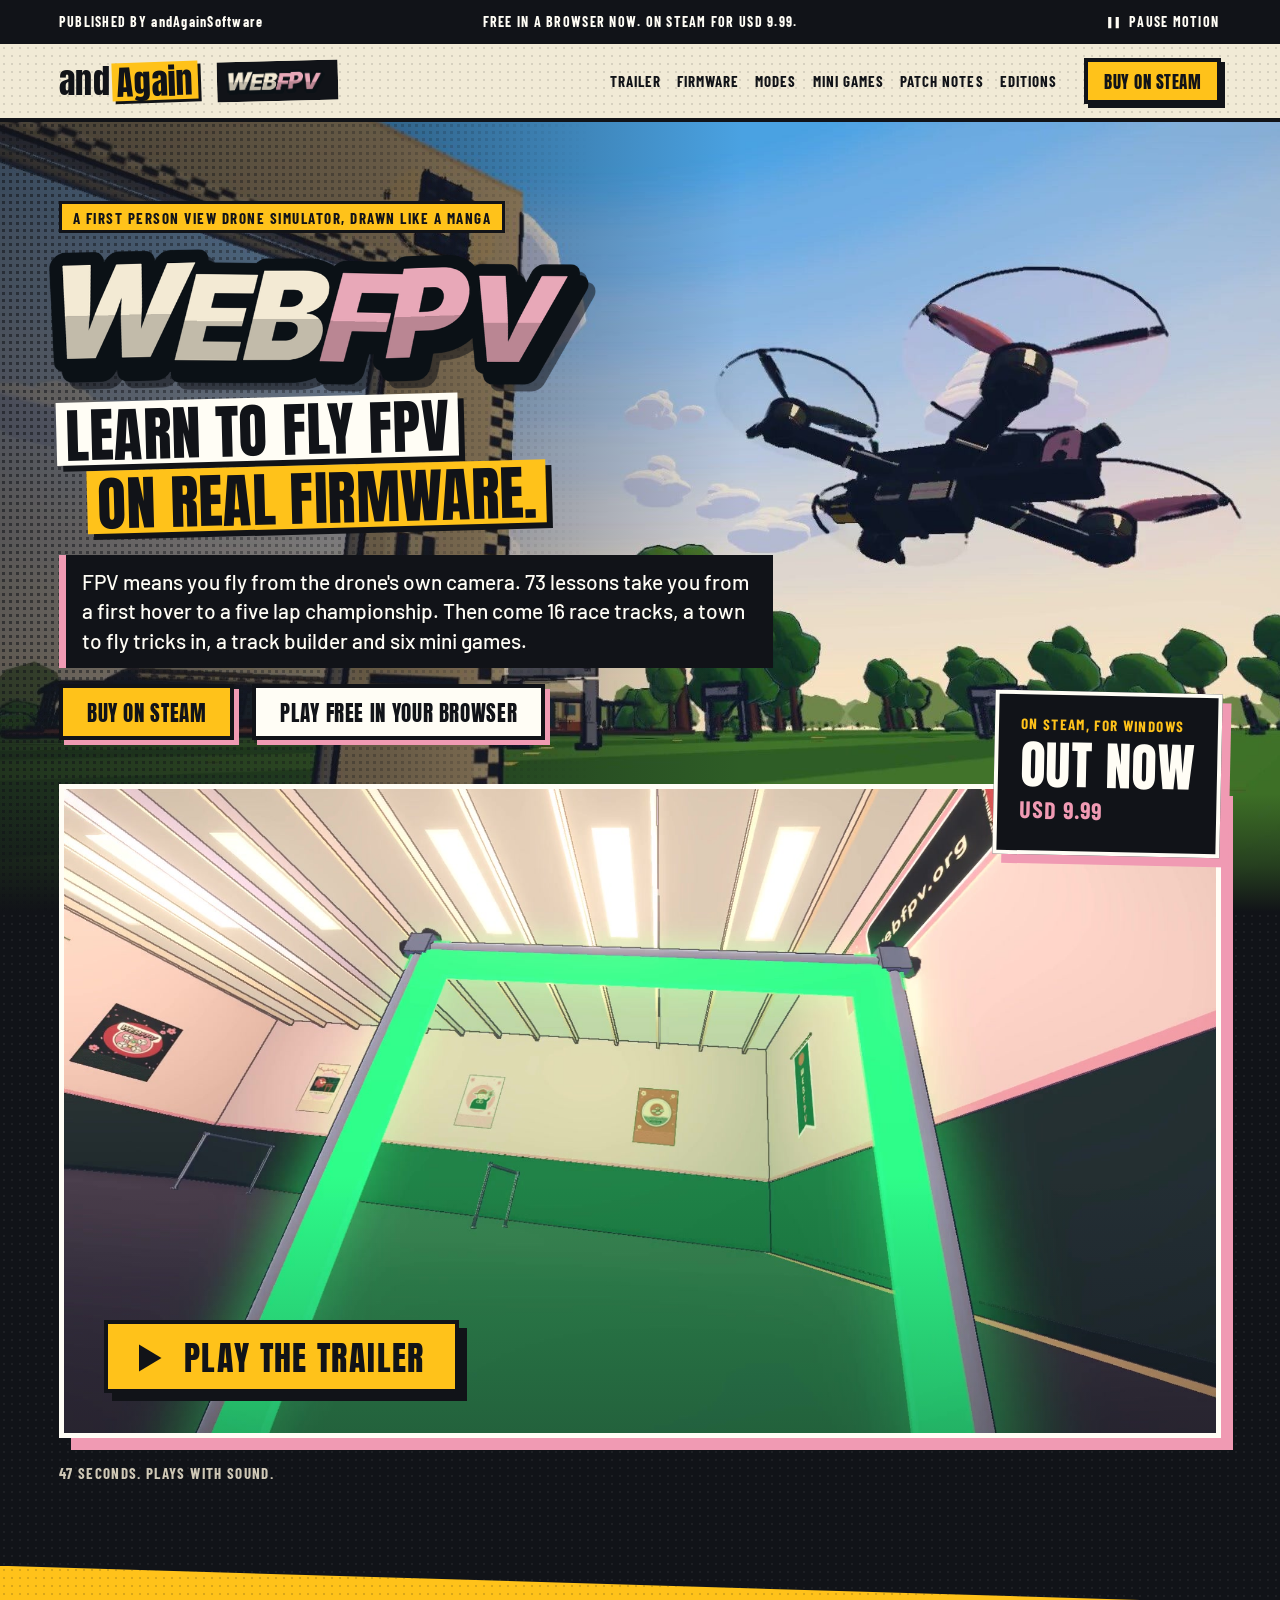
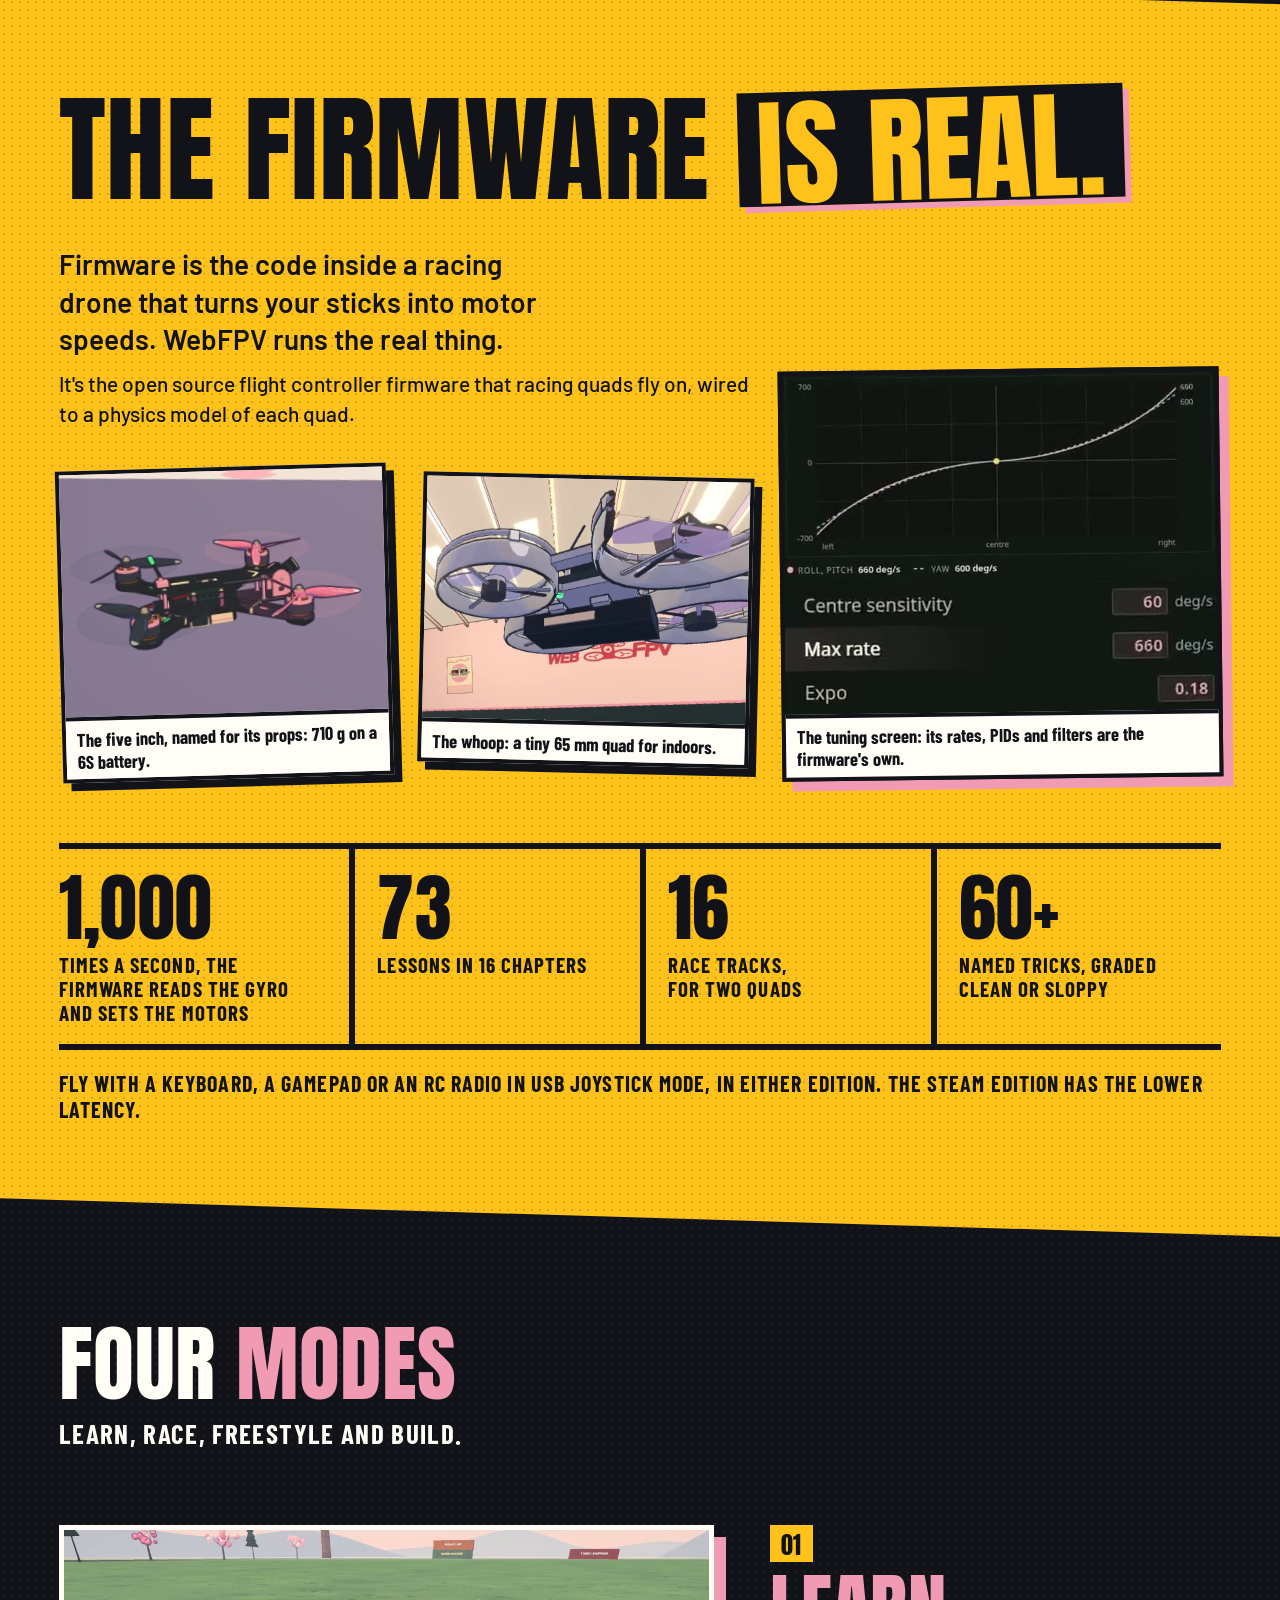
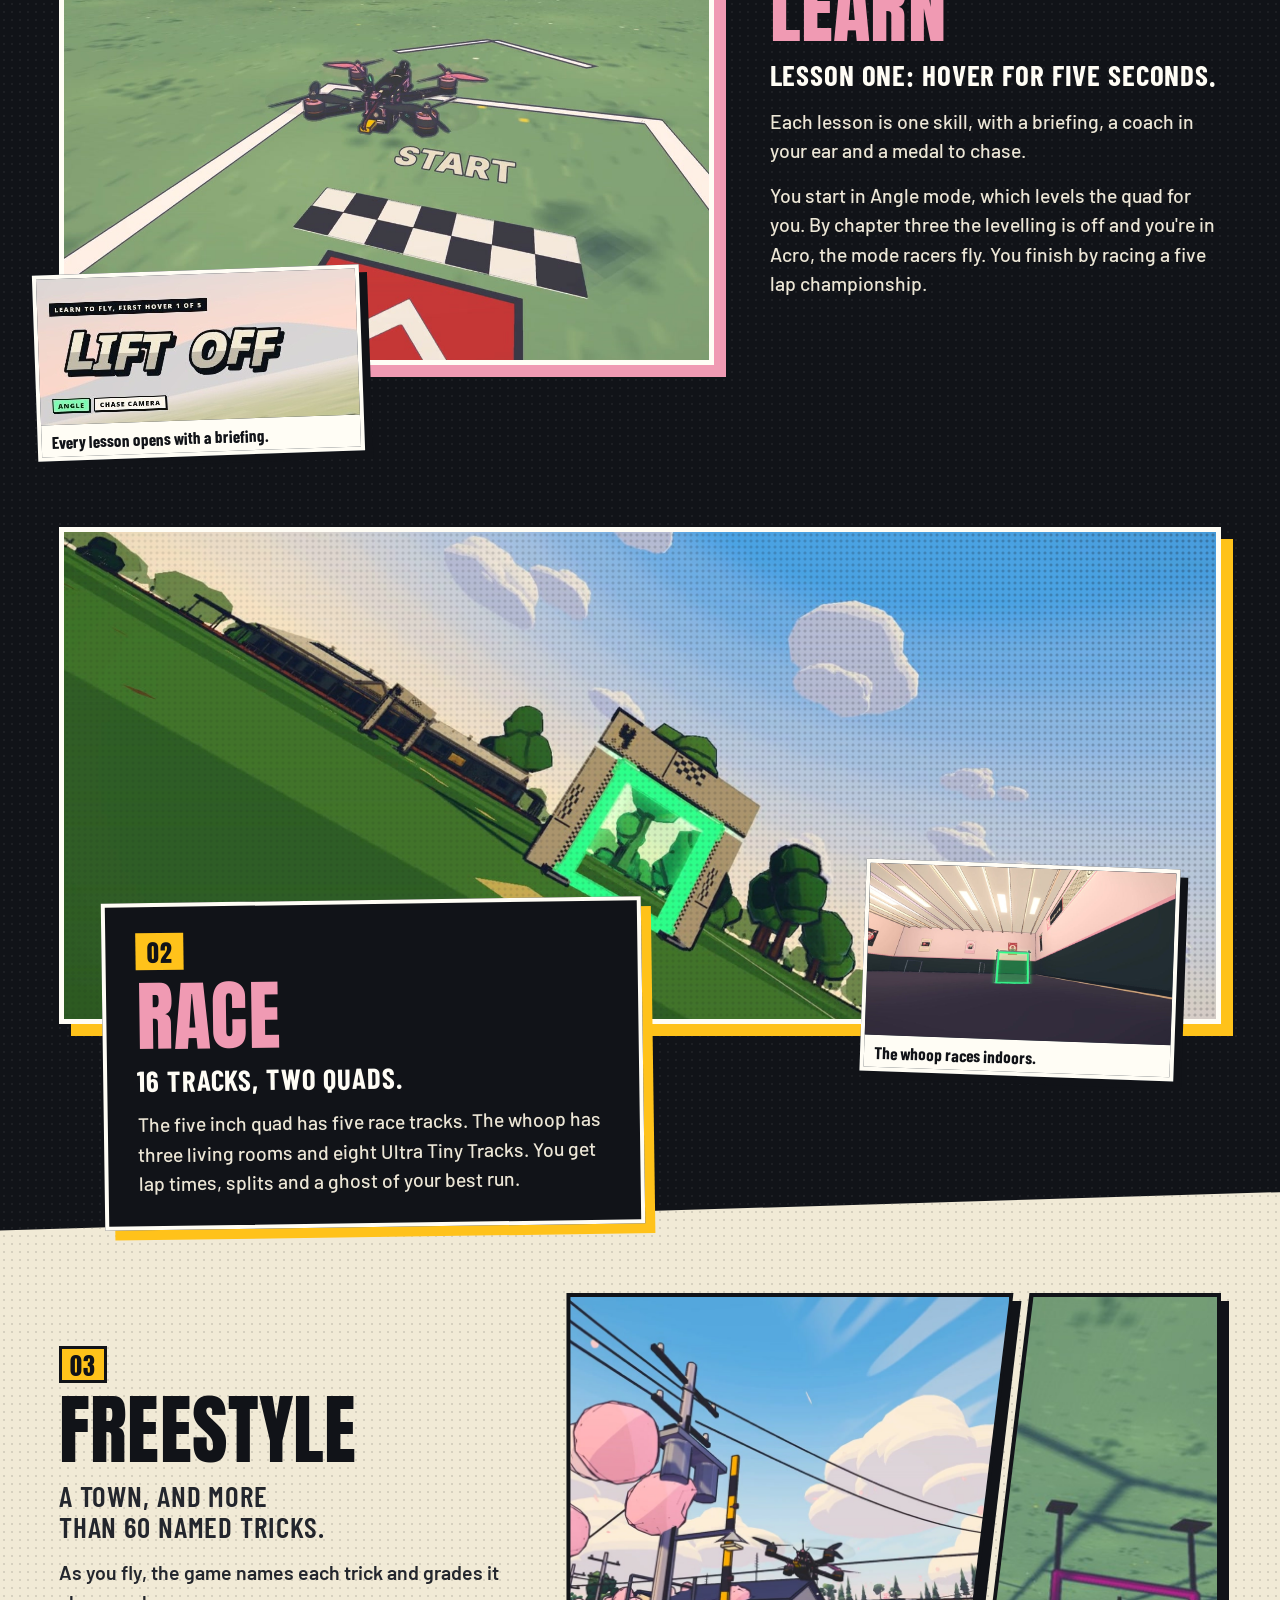
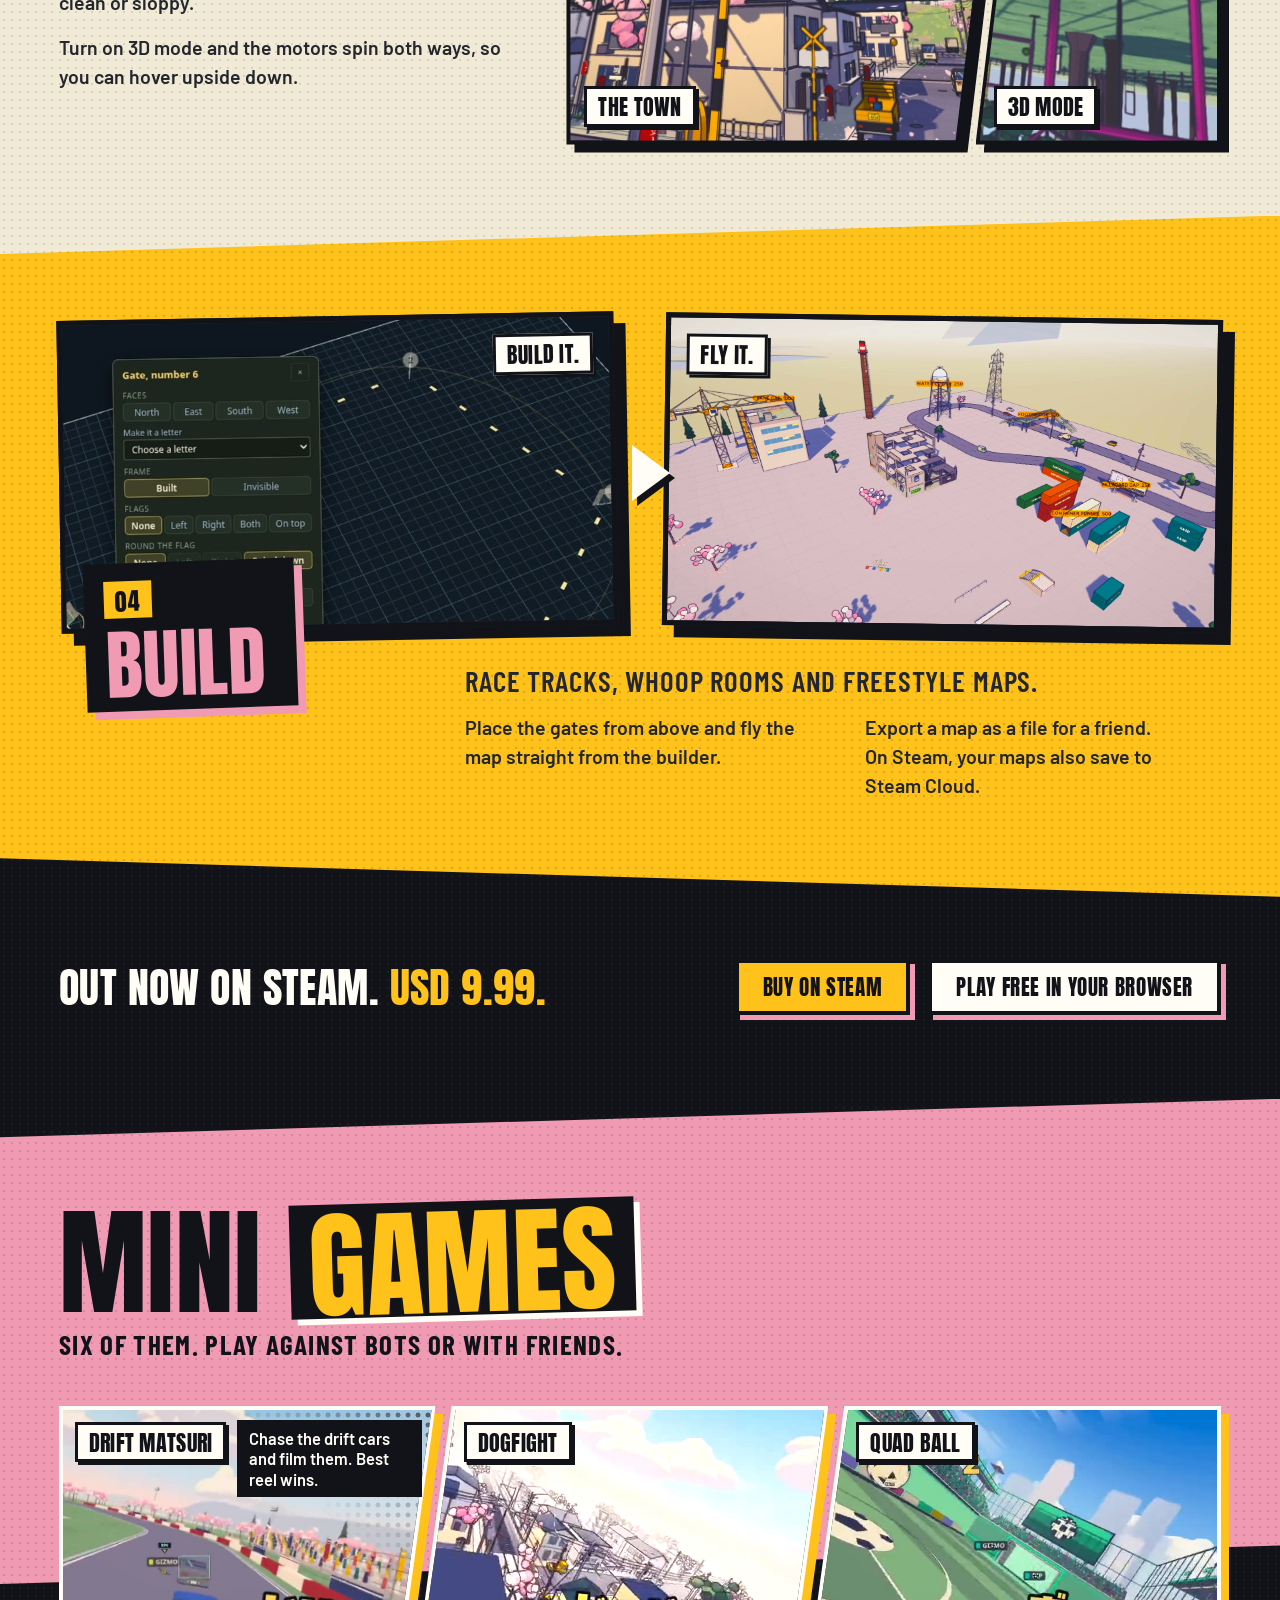
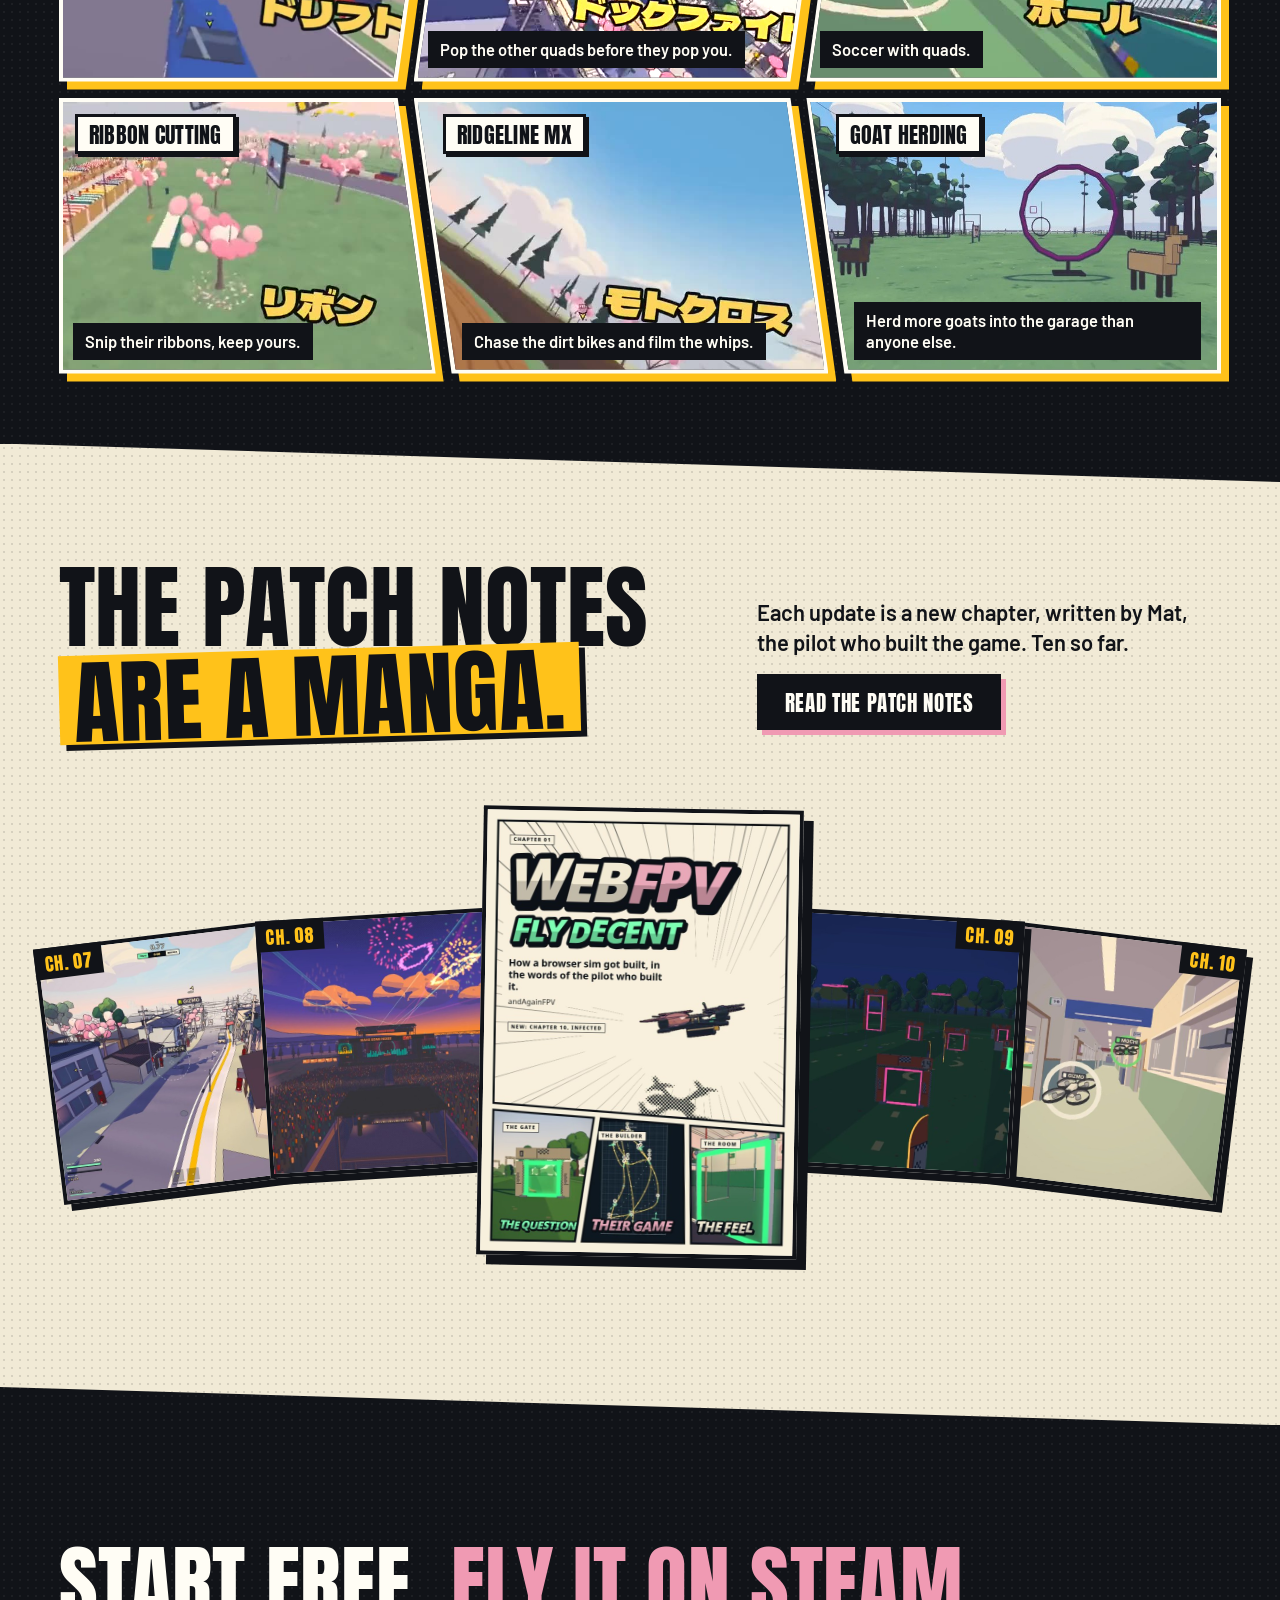
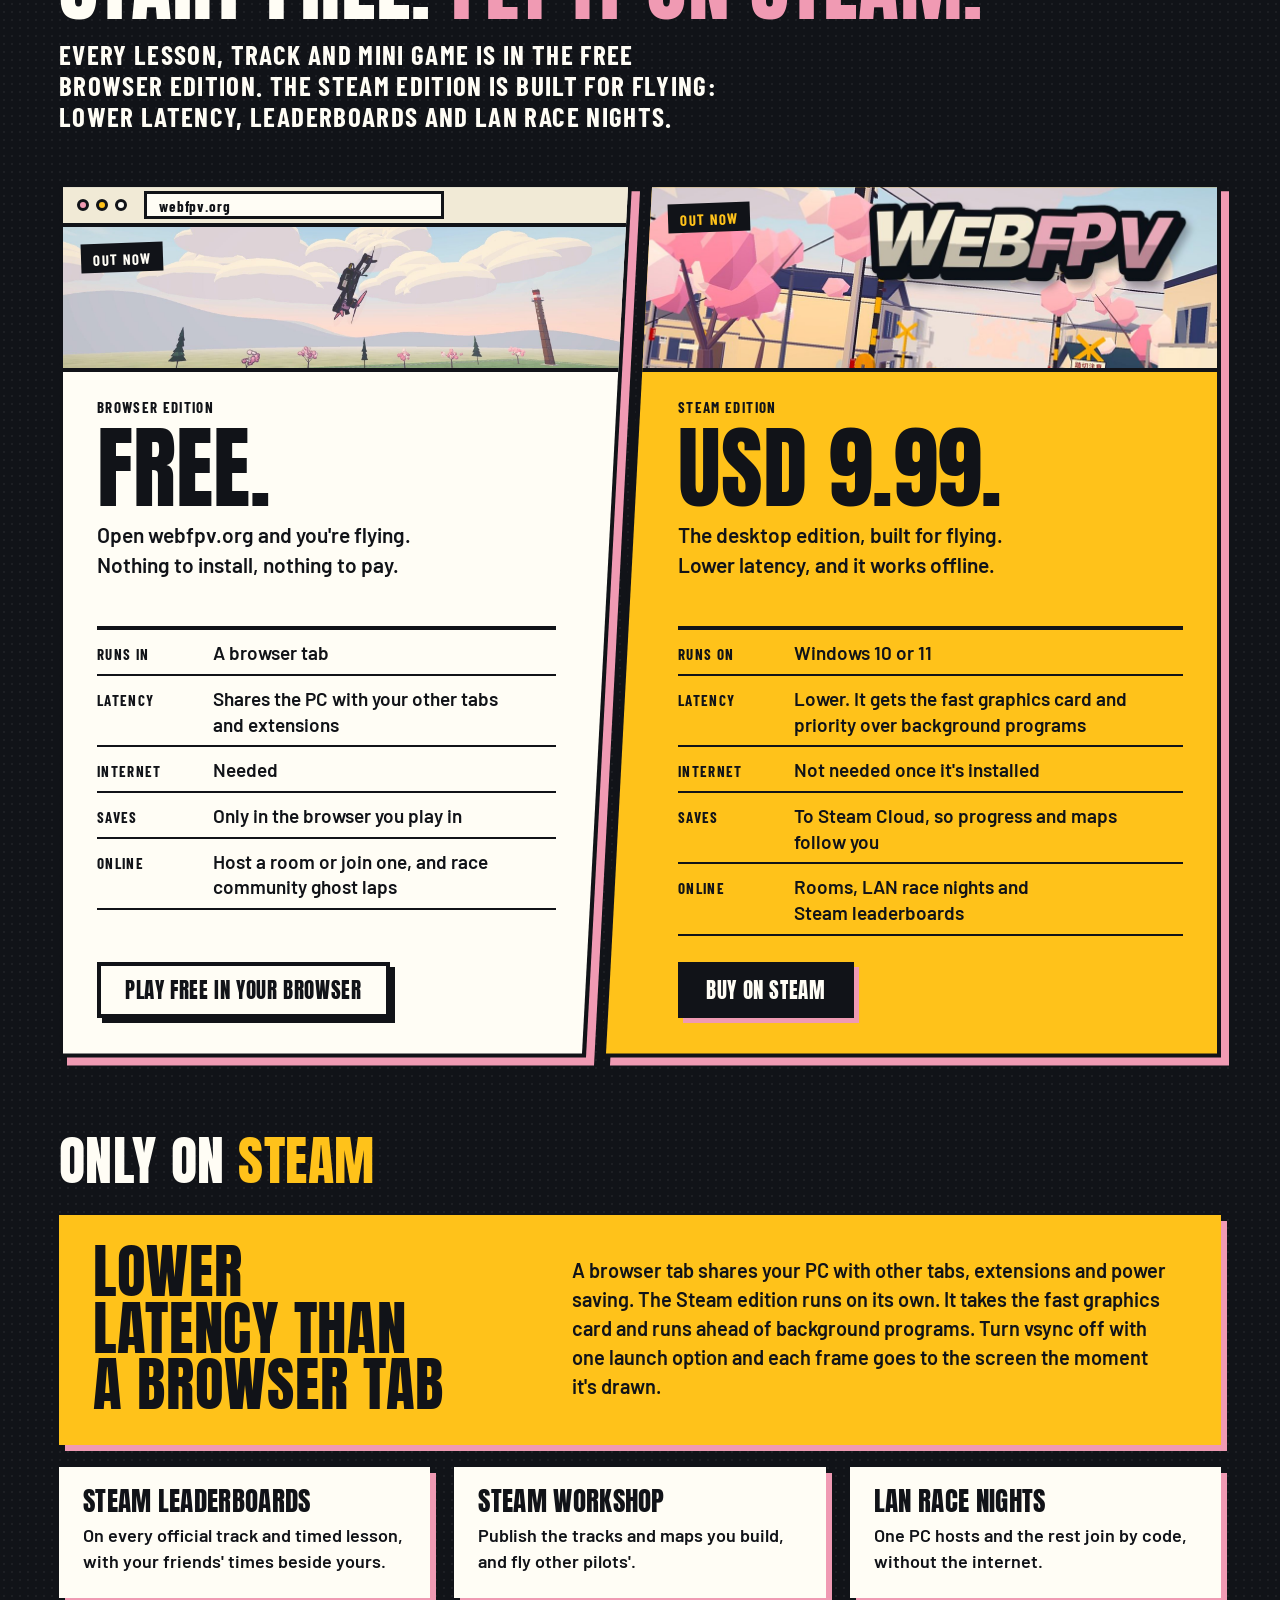
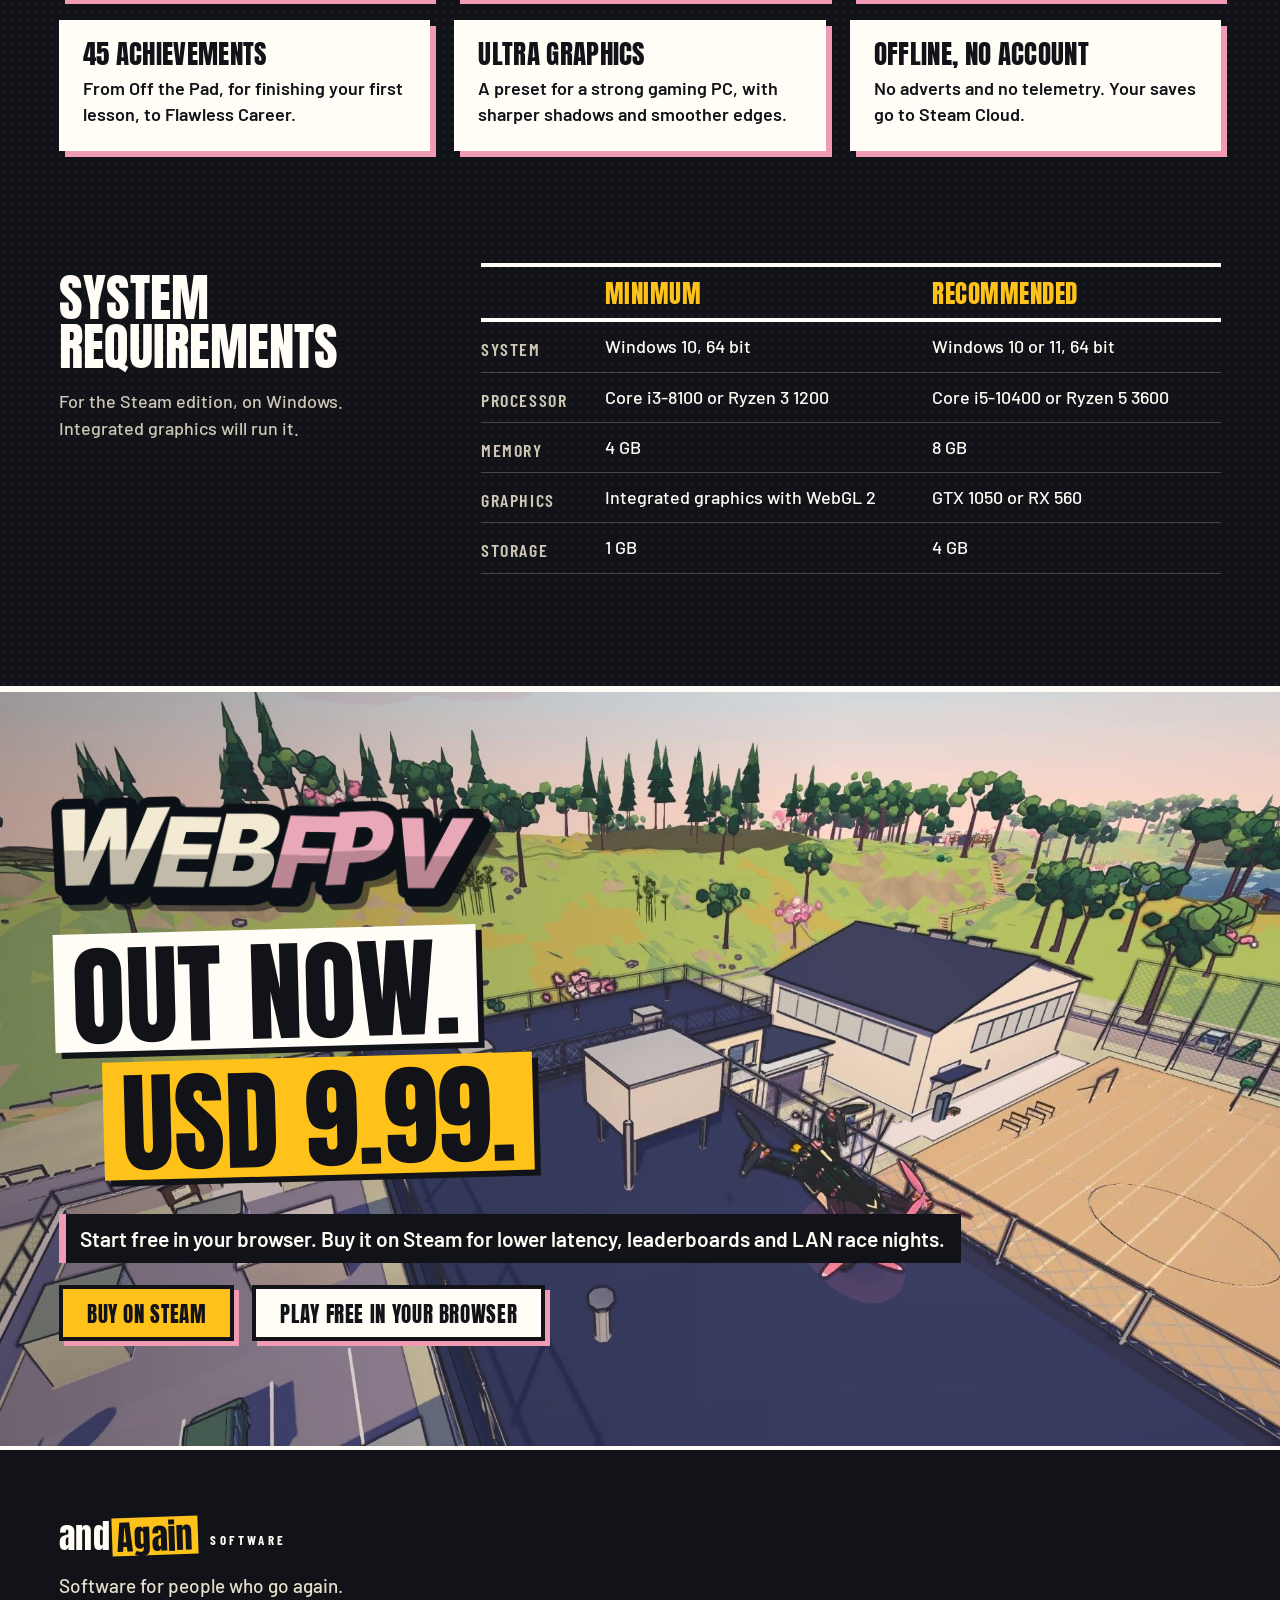
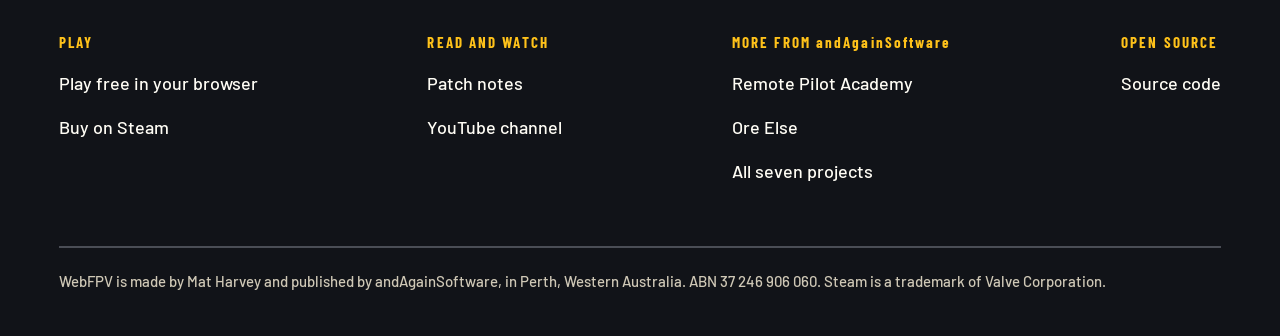
==== webfpv/index.html @ c6b1ab49 "Build the publisher site: home and WebFPV pages Plain static HTML, CSS and JavaScript with no build " ====
<!doctype html>
<html lang="en-AU">
<head>
<meta charset="utf-8">
<meta name="viewport" content="width=device-width, initial-scale=1">
<title>WebFPV: learn to fly FPV on real firmware</title>
<meta name="description" content="A first person view drone simulator, drawn like a manga. 73 lessons, 16 race tracks, a freestyle town, a track builder and six mini games. Free in your browser, and on Steam on 27 November for USD 9.99 with lower latency.">
<meta name="theme-color" content="#111318">
<meta property="og:type" content="website">
<meta property="og:site_name" content="andAgainSoftware">
<meta property="og:title" content="WebFPV: learn to fly FPV on real firmware">
<meta property="og:description" content="A first person view drone simulator, drawn like a manga. 73 lessons, 16 race tracks, a freestyle town, a track builder and six mini games. Free in your browser, and on Steam on 27 November for USD 9.99 with lower latency.">
<meta property="og:url" content="https://mathew-harvey.github.io/andAgainSoftware/webfpv/">
<meta property="og:image" content="https://mathew-harvey.github.io/andAgainSoftware/assets/og-webfpv.jpg">
<meta name="twitter:card" content="summary_large_image">
<link rel="icon" href="../favicon.png" type="image/png">
<link rel="apple-touch-icon" href="../apple-touch-icon.png">
<link rel="preload" href="../assets/fonts/anton-latin-400-normal.woff2" as="font" type="font/woff2" crossorigin>
<link rel="preload" href="../assets/fonts/barlow-latin-500-normal.woff2" as="font" type="font/woff2" crossorigin>
<link rel="stylesheet" href="../assets/css/fonts.css">
<link rel="stylesheet" href="../assets/css/webfpv.css">
</head>
<body>
<a class="skip" href="#main">Skip to the content</a>
<div class="wf" id="top" data-site>

<div class="ts">
  <div class="w ts-in">
    <span class="lab ts-l">Published by <span class="nc">andAgainSoftware</span></span>
    <span class="lab ts-mid"><span>Free in a browser now.</span> <span class="ts-x" data-t="stripSteam">On Steam 27 November.</span></span>
    <button type="button" class="mo lab" data-act="motion">
      <span class="sw" data-when="playing">
        <svg viewBox="0 0 16 16" aria-hidden="true"><path d="M4 2v12M12 2v12" fill="none" stroke="currentColor" stroke-width="3.4"></path></svg>
        <span>Pause motion</span>
      </span>
      <span class="sw" data-when="pausedNow" hidden>
        <svg viewBox="0 0 16 16" aria-hidden="true"><path d="M4 2l10 6-10 6z" fill="currentColor"></path></svg>
        <span>Play motion</span>
      </span>
    </button>
  </div>
</div>

<div class="bar">
  <div class="w bar-in">
    <a class="mark" href="../" aria-label="andAgainSoftware, home"><b>and<i>Again</i></b><span>Software</span></a>
    <a class="bar-wf" href="#top" aria-label="WebFPV, top of page"><img src="../assets/media/wf-logo.png" alt=""></a>
    <nav class="bar-l lab" aria-label="On this page">
      <a href="#trailer">Trailer</a>
      <a href="#firmware">Firmware</a>
      <a href="#modes">Modes</a>
      <a href="#minigames">Mini games</a>
      <a href="#patch-notes">Patch notes</a>
      <a href="#editions">Editions</a>
    </nav>
    <a class="btn sm" href="https://store.steampowered.com/app/4944190/webFPV/" target="_blank" rel="noopener"><span class="lg" data-t="steamLabel">Wishlist on Steam</span><span class="ph" data-t="steamShort">Wishlist</span></a>
  </div>
</div>

<header class="hero">
  <img class="hero-v" src="../assets/media/wf-s17-hd.jpg" alt="">
  <div class="hero-sh" aria-hidden="true"></div>
  <div class="w hero-in">
    <div class="hero-t">
      <div class="chips"><span class="chip y">A first person view drone simulator, drawn like a manga</span></div>
      <img class="hero-logo" src="../assets/media/wf-logo.png" alt="WebFPV">
      <h1><span class="pl">Learn to fly FPV</span> <span class="pl y">on real firmware.</span></h1>
      <p class="hero-p">FPV means you fly from the drone's own camera. 73&nbsp;lessons take you from a first hover to a five lap championship. Then come 16 race tracks, a town to fly tricks in, a track builder and six mini games.</p>
      <div class="btns">
        <a class="btn" href="https://store.steampowered.com/app/4944190/webFPV/" target="_blank" rel="noopener" data-t="steamLabel">Wishlist on Steam</a>
        <a class="btn wh" href="https://webfpv.org/" target="_blank" rel="noopener">Play free in your browser</a>
      </div>
    </div>
          <aside data-when="before" class="cdc" aria-label="WebFPV is on Steam on 27 November for USD 9.99">
        <span class="lab">On Steam, for Windows</span>
        <b class="d">27 November</b>
        <span class="pr">USD 9.99</span>
        <div class="cd">
          <span class="cd-b"><b data-cd="dd">00</b><i>Days</i></span>
          <span class="cd-b"><b data-cd="hh">00</b><i>Hours</i></span>
          <span class="cd-b"><b data-cd="mm">00</b><i>Minutes</i></span>
        </div>
      </aside>
    
          <aside data-when="after" hidden class="cdc"><span class="lab">On Steam, for Windows</span><b class="d">Out now</b><span class="pr">USD 9.99</span></aside>
    
  </div>
</header>

<main id="main">
<section class="tr" id="trailer" aria-label="Trailer">
  <div class="w">
    <div class="tr-p frame fig">
      <video data-trailer src="../assets/media/wf-trailer.mp4" poster="../assets/media/wf-trailer-poster6.jpg" playsinline preload="none" aria-label="WebFPV trailer"></video>
              <button data-when="trailerIdle" type="button" class="play" data-act="trailer" aria-label="Play the WebFPV trailer, 47 seconds, with sound">
          <span><svg viewBox="0 0 24 24" aria-hidden="true"><path d="M6 3l15 9-15 9z" fill="currentColor"></path></svg>Play the trailer</span>
        </button>
      
    </div>
    <div class="tr-n lab"><span>47 seconds. Plays with sound.</span></div>
  </div>
</section>

<section class="band yb" id="firmware" aria-labelledby="h-eng">
  <div class="w">
    <h2 class="bh" id="h-eng">The firmware <span class="pl k">is real.</span></h2>
    <div class="exh">
      <p class="lead">Firmware is the code inside a racing drone that turns your sticks into motor speeds. WebFPV runs the real thing. <small>It's the open source flight controller firmware that racing quads fly on, wired to a physics model of each quad.</small></p>
      <figure class="xp"><img src="../assets/media/wf-quad5.jpg" alt="The five inch racing quad on the start pad" loading="lazy"><figcaption>The five&nbsp;inch, named for its props: 710&nbsp;g on a 6S&nbsp;battery.</figcaption></figure>
      <figure class="xp"><img src="../assets/media/wf-quadw.jpg" alt="The 65 mm whoop, seen from below" loading="lazy"><figcaption>The whoop: a tiny 65&nbsp;mm quad for indoors.</figcaption></figure>
      <figure class="xt"><video src="../assets/media/wf-tune3.mp4" poster="../assets/media/wf-tune3-poster.jpg" muted loop playsinline preload="none" aria-label="The tuning screen: a rates curve from full left stick to full right, above the settings for centre sensitivity, max rate and expo. The max rate steps up and the curve steepens"></video><figcaption>The tuning screen: its rates, PIDs and filters are the firmware's own.</figcaption></figure>
    </div>
    <div class="nums">
      <div><b>1,000</b><span>times a second, the firmware reads the gyro and sets the motors</span></div>
      <div><b>73</b><span>lessons in 16 chapters</span></div>
      <div><b>16</b><span>race tracks, for two quads</span></div>
      <div><b>60+</b><span>named tricks, graded clean or sloppy</span></div>
    </div>
    <p class="nums-n">Fly with a keyboard, a gamepad or an RC radio in USB joystick mode, in either edition. The Steam edition has the lower latency.</p>
  </div>
</section>

<section class="sec sec-m" id="modes" aria-labelledby="h-modes">
  <div class="w">
    <h2 class="t" id="h-modes">Four <em>modes</em></h2>
    <p class="deck">Learn, race, freestyle and build.</p>
    <div class="modes">

      <article class="md" id="learn">
        <div class="md-m">
          <div class="frame fig"><video src="../assets/media/wf-learn.mp4" poster="../assets/media/wf-learn-poster.jpg" muted loop playsinline preload="none" aria-label="A quad lifts off a start pad, then flips over a meadow"></video></div>
          <figure class="ins"><img src="../assets/media/wf-brief-title.jpg" alt="The title card of lesson one, Lift Off: Learn to fly, first hover, one of five, flown in Angle mode with the chase camera" loading="lazy"><figcaption>Every lesson opens with a briefing.</figcaption></figure>
        </div>
        <div class="md-t">
          <h3><i>01</i>Learn</h3>
          <p class="sub">Lesson one: hover for five seconds.</p>
          <p>Each lesson is one skill, with a briefing, a coach in your ear and a medal to chase.</p>
          <p>You start in Angle mode, which levels the quad for you. By chapter three the levelling is off and you're in Acro, the mode racers fly. You finish by racing a five lap championship.</p>
        </div>
      </article>

      <article class="md wide" id="race">
        <div class="md-m">
          <div class="frame y fig ht full"><video src="../assets/media/wf-race3.mp4" poster="../assets/media/wf-race3-poster.jpg" muted loop playsinline preload="none" aria-label="A five inch quad dives through glowing race gates"></video></div>
          <figure class="ins"><video src="../assets/media/wf-whoop.mp4" poster="../assets/media/wf-whoop-poster.jpg" muted loop playsinline preload="none" aria-label="A tiny whoop flies through a gate in a living room"></video><figcaption>The whoop races indoors.</figcaption></figure>
        </div>
        <div class="md-pl">
          <h3><i>02</i>Race</h3>
          <p class="sub">16 tracks, two quads.</p>
          <p>The five&nbsp;inch quad has five race tracks. The whoop has three living rooms and eight Ultra Tiny Tracks. You get lap times, splits and a ghost of your best run.</p>
        </div>
      </article>

      <article class="md rev tw gp" id="freestyle">
        <div class="md-m">
          <div class="tw-g">
            <div class="pan cut-r"><span class="pan-c"><span class="pan-m"><video src="../assets/media/wf-town.mp4" poster="../assets/media/wf-town-poster.jpg" muted loop playsinline preload="none" aria-label="A quad flies through the freestyle town, past a level crossing and cherry blossom"></video></span>
              <span class="cap"><b>The town</b></span></span></div>
            <div class="pan cut-l"><span class="pan-c"><span class="pan-m"><img src="../assets/media/wf-pg-upside-c.jpg" alt="The view from a quad flying upside down: a meadow overhead, a fence and a pink gate hanging from it" loading="lazy"></span>
              <span class="cap"><b>3D mode</b></span></span></div>
          </div>
        </div>
        <div class="md-t">
          <h3><i>03</i>Freestyle</h3>
          <p class="sub">A town, and more than 60 named tricks.</p>
          <p>As you fly, the game names each trick and grades it clean or sloppy.</p>
          <p>Turn on 3D mode and the motors spin both ways, so you can hover upside down.</p>
        </div>
      </article>

      <article class="md two gy" id="build">
        <div class="md-m">
          <div class="two-g">
            <figure class="frame k fig"><img src="../assets/media/wf-builder-c.jpg" alt="The builder: a gate's settings beside a dotted flight path on a grid" loading="lazy"><figcaption class="cap"><b>Build it.</b></figcaption></figure>
            <figure class="frame k fig"><video src="../assets/media/wf-build.mp4" poster="../assets/media/wf-build-poster.jpg" muted loop playsinline preload="none" aria-label="A map seen from above in the builder, then flown past shipping containers"></video><figcaption class="cap"><b>Fly it.</b></figcaption></figure>
          </div>
        </div>
        <div class="md-t">
          <h3><i>04</i>Build</h3>
          <div class="two-t">
            <p class="sub">Race tracks, whoop rooms and freestyle maps.</p>
            <p>Place the gates from above and fly the map straight from the builder.</p>
            <p>Export a map as a file for a friend. On Steam, your maps also save to Steam Cloud.</p>
          </div>
        </div>
      </article>

    </div>
    <div class="cta">
      <p><span data-t="ctaWhen">On Steam 27&nbsp;November.</span> <em>USD&nbsp;9.99.</em></p>
      <div class="btns">
        <a class="btn" href="https://store.steampowered.com/app/4944190/webFPV/" target="_blank" rel="noopener" data-t="steamLabel">Wishlist on Steam</a>
        <a class="btn wh" href="https://webfpv.org/" target="_blank" rel="noopener">Play free in your browser</a>
      </div>
    </div>
  </div>
</section>

<section class="mgs" id="minigames" aria-labelledby="h-mg">
  <div class="band pb rv mg-band">
    <div class="w mg-h">
      <h2 class="bh" id="h-mg">Mini <span class="pl k">games</span></h2>
      <p>Six of them. Play against bots or with friends.</p>
    </div>
  </div>
  <div class="w mg-w">
    <div class="mg-g">
      <div class="pan mg-lead cut-r">
        <span class="pan-c"><span class="pan-m ht"><video src="../assets/media/wf-mg-drift.mp4" poster="../assets/media/wf-mg-drift-poster.jpg" muted loop playsinline preload="none" aria-hidden="true"></video></span>
        <span class="cap"><b>Drift Matsuri</b></span><span class="say">Chase the drift cars and film them. Best reel wins.</span></span>
      </div>
      <div class="pan mg-a cut-lr">
        <span class="pan-c"><span class="pan-m"><video src="../assets/media/wf-mg-dogfight.mp4" poster="../assets/media/wf-mg-dogfight-poster.jpg" muted loop playsinline preload="none" aria-hidden="true"></video></span>
        <span class="cap"><b>Dogfight</b></span><span class="say">Pop the other quads before they pop you.</span></span>
      </div>
      <div class="pan mg-b cut-l">
        <span class="pan-c"><span class="pan-m"><video src="../assets/media/wf-mg-quadball.mp4" poster="../assets/media/wf-mg-quadball-poster.jpg" muted loop playsinline preload="none" aria-hidden="true"></video></span>
        <span class="cap"><b>Quad Ball</b></span><span class="say">Soccer with quads.</span></span>
      </div>
      <div class="pan mg-c cut-r2">
        <span class="pan-c"><span class="pan-m"><video src="../assets/media/wf-mg-ribbon.mp4" poster="../assets/media/wf-mg-ribbon-poster.jpg" muted loop playsinline preload="none" aria-hidden="true"></video></span>
        <span class="cap"><b>Ribbon Cutting</b></span><span class="say">Snip their ribbons, keep yours.</span></span>
      </div>
      <div class="pan mg-d cut-lr2">
        <span class="pan-c"><span class="pan-m"><video src="../assets/media/wf-mg-ridgeline.mp4" poster="../assets/media/wf-mg-ridgeline-poster.jpg" muted loop playsinline preload="none" aria-hidden="true"></video></span>
        <span class="cap"><b>Ridgeline MX</b></span><span class="say">Chase the dirt bikes and film the whips.</span></span>
      </div>
      <div class="pan mg-e cut-l2">
        <span class="pan-c"><span class="pan-m"><img src="../assets/media/wf-mg-goats-still.jpg" alt="" loading="lazy"></span>
        <span class="cap"><b>Goat Herding</b></span><span class="say">Herd more goats into the garage than anyone else.</span></span>
      </div>
    </div>
  </div>
</section>

<section class="band pp on-light" id="patch-notes" aria-labelledby="h-pn">
  <div class="w">
    <div class="pn-h">
      <h2 class="bh" id="h-pn" style="font-size: clamp(42px, 7.2cqw, 106px)">The patch notes <span class="pl y">are a manga.</span></h2>
      <div>
        <p>Each update is a new chapter, written by Mat, the pilot who built the game. Ten&nbsp;so&nbsp;far.</p>
        <a class="btn bk" href="https://mathew-harvey.github.io/webFPVPatchNotes/" target="_blank" rel="noopener">Read the patch notes</a>
      </div>
    </div>
    <div class="fan">
      <a href="https://mathew-harvey.github.io/webFPVPatchNotes/" target="_blank" rel="noopener"><img src="../assets/media/wf-mag-c07.jpg" alt="Art from chapter 7: a chase down a town street" loading="lazy"><span>Ch. 07</span></a>
      <a href="https://mathew-harvey.github.io/webFPVPatchNotes/" target="_blank" rel="noopener"><img src="../assets/media/wf-mag-c08.jpg" alt="Art from chapter 8: fireworks over a festival stage" loading="lazy"><span>Ch. 08</span></a>
      <a class="pg" href="https://mathew-harvey.github.io/webFPVPatchNotes/" target="_blank" rel="noopener"><img src="../assets/media/wf-pn-cover.jpg" alt="The cover page of chapter 1 of the patch notes manga, Fly Decent: how a browser sim got built, in the words of the pilot who built it" loading="lazy"></a>
      <a href="https://mathew-harvey.github.io/webFPVPatchNotes/" target="_blank" rel="noopener"><img src="../assets/media/wf-mag-c09.jpg" alt="Art from chapter 9: race gates glowing at night" loading="lazy"><span>Ch. 09</span></a>
      <a href="https://mathew-harvey.github.io/webFPVPatchNotes/" target="_blank" rel="noopener"><img src="../assets/media/wf-mag-c10.jpg" alt="Art from chapter 10: whoops in a school corridor" loading="lazy"><span>Ch. 10</span></a>
    </div>
  </div>
</section>

<section class="sec" id="editions" aria-labelledby="h-ed">
  <div class="w">
    <h2 class="t" id="h-ed">Start free. <em>Fly it on Steam.</em></h2>
    <p class="deck">Every lesson, track and mini game is in the free browser edition. The Steam edition is built for flying: lower latency, leaderboards and LAN race nights.</p>
    <div class="ed-g on-light">
      <article class="pan ed fr cut-r">
        <div class="pan-c"><div class="pan-m">
          <div class="ed-img brz"><div class="brz-bar" aria-hidden="true"><i></i><i></i><i></i><span>webfpv.org</span></div><img src="../assets/media/wf-s14-hd.jpg" alt="WebFPV in a browser tab: a quad mid flip over a meadow" loading="lazy" style="object-position: 50% 58%"><span class="ed-step lab">Out now</span></div>
          <div class="ed-b">
            <span class="lab">Browser edition</span>
            <h3 aria-label="Browser edition: free">Free.</h3>
            <p>Open webfpv.org and you're flying. Nothing to install, nothing to pay.</p>
            <dl>
              <div><dt class="lab">Runs in</dt><dd>A browser tab</dd></div>
              <div><dt class="lab">Latency</dt><dd>Shares the PC with your other tabs and extensions</dd></div>
              <div><dt class="lab">Internet</dt><dd>Needed</dd></div>
              <div><dt class="lab">Saves</dt><dd>Only in the browser you play in</dd></div>
              <div><dt class="lab">Online</dt><dd>Host a room or join one, and race community ghost laps</dd></div>
            </dl>
            <a class="btn wh" href="https://webfpv.org/" target="_blank" rel="noopener">Play free in your browser</a>
          </div>
        </div></div>
      </article>
      <article class="pan ed st cut-l">
        <div class="pan-c"><div class="pan-m">
          <div class="ed-img"><img src="../assets/media/wf-capsule-main.jpg" alt="WebFPV key art: the logo over the manga town" loading="lazy" style="object-position: 50% 12%"><span class="ed-step lab" data-t="edStep">27 November</span></div>
          <div class="ed-b">
            <span class="lab">Steam edition</span>
            <h3 aria-label="Steam edition: USD 9.99">USD 9.99.</h3>
            <p>The desktop edition, built for flying. Lower latency, and it works offline.</p>
            <dl>
              <div><dt class="lab">Runs on</dt><dd>Windows&nbsp;10 or&nbsp;11</dd></div>
              <div><dt class="lab">Latency</dt><dd>Lower. It gets the fast graphics card and priority over background&nbsp;programs</dd></div>
              <div><dt class="lab">Internet</dt><dd>Not needed once it's installed</dd></div>
              <div><dt class="lab">Saves</dt><dd>To Steam Cloud, so progress and maps follow you</dd></div>
              <div><dt class="lab">Online</dt><dd>Rooms, LAN race nights and Steam leaderboards</dd></div>
            </dl>
            <a class="btn bk" href="https://store.steampowered.com/app/4944190/webFPV/" target="_blank" rel="noopener" data-t="steamLabel">Wishlist on Steam</a>
          </div>
        </div></div>
      </article>
    </div>
    <div class="cmp sm-only">
      <table>
        <thead><tr><th scope="col"><span style="position: absolute; width: 1px; height: 1px; overflow: hidden; clip-path: inset(50%)">Compare</span></th><th scope="col">Browser</th><th scope="col">Steam</th></tr></thead>
        <tbody>
          <tr><th scope="row">Price</th><td>Free</td><td>USD 9.99</td></tr>
          <tr><th scope="row">Runs</th><td>In a browser tab</td><td>On Windows&nbsp;10 or&nbsp;11</td></tr>
          <tr><th scope="row">Latency</th><td>Shares the PC with your other tabs</td><td>Lower, with vsync off if you want&nbsp;it</td></tr>
          <tr><th scope="row">Internet</th><td>Needed</td><td>Not needed once it's installed</td></tr>
          <tr><th scope="row">Saves</th><td>Only in the browser you play in</td><td>To Steam Cloud</td></tr>
          <tr><th scope="row">Online</th><td>Rooms and ghost laps</td><td>Rooms, LAN race nights and Steam leaderboards</td></tr>
        </tbody>
      </table>
    </div>
    <div class="why">
      <h3 class="why-h">Only on <em>Steam</em></h3>
      <ul class="why-g">
        <li class="lead"><b>Lower latency than a browser&nbsp;tab</b><span>A browser tab shares your PC with other tabs, extensions and power saving. The Steam edition runs on its own. It takes the fast graphics card and runs ahead of background programs. Turn vsync off with one launch option and each frame goes to the screen the moment it's drawn.</span></li>
        <li><b>Steam leaderboards</b><span>On every official track and timed lesson, with your friends' times beside yours.</span></li>
        <li><b>Steam Workshop</b><span>Publish the tracks and maps you build, and fly other pilots'.</span></li>
        <li><b>LAN race nights</b><span>One PC hosts and the rest join by code, without the internet.</span></li>
        <li><b>45 achievements</b><span>From Off the Pad, for finishing your first lesson, to Flawless Career.</span></li>
        <li><b>Ultra graphics</b><span>A preset for a strong gaming PC, with sharper shadows and smoother edges.</span></li>
        <li><b>Offline, no account</b><span>No adverts and no telemetry. Your saves go to Steam Cloud.</span></li>
      </ul>
    </div>
  </div>
</section>

<section class="sec" id="specs" aria-labelledby="h-rq">
  <div class="w rq">
    <div>
      <h2 id="h-rq">System requirements</h2>
      <p class="rq-n">For the Steam edition, on Windows. Integrated graphics will run it.</p>
      <button type="button" class="btn wh rq-tg" data-act="req" aria-expanded="false">Show the requirements</button>
    </div>
    <div class="rq-body"><table>
      <thead><tr><th scope="col"><span style="position: absolute; width: 1px; height: 1px; overflow: hidden; clip-path: inset(50%)">Part</span></th><th scope="col">Minimum</th><th scope="col">Recommended</th></tr></thead>
      <tbody>
        <tr><th scope="row" class="lab">System</th><td>Windows 10, 64 bit</td><td>Windows 10 or 11, 64 bit</td></tr>
        <tr><th scope="row" class="lab">Processor</th><td>Core i3-8100 or Ryzen&nbsp;3&nbsp;1200</td><td>Core i5-10400 or Ryzen 5 3600</td></tr>
        <tr><th scope="row" class="lab">Memory</th><td>4 GB</td><td>8 GB</td></tr>
        <tr><th scope="row" class="lab">Graphics</th><td>Integrated graphics with WebGL 2</td><td>GTX 1050 or RX 560</td></tr>
        <tr><th scope="row" class="lab">Storage</th><td>1 GB</td><td>4 GB</td></tr>
      </tbody>
    </table></div>
  </div>
</section>

<section class="end" aria-labelledby="h-end">
  <img class="kb" src="../assets/media/wf-s04-hd.jpg" alt="" loading="lazy">
  <div class="w end-in">
    <img class="end-logo" src="../assets/media/wf-logo.png" alt="WebFPV">
    <h2 id="h-end"><span class="pl" data-t="endWhen">27 November.</span><span class="pl y">USD 9.99.</span></h2>
          <div data-when="before" class="cd" role="group" aria-label="Time until WebFPV is on Steam">
        <span class="cd-b"><b data-cd="dd">00</b><i>Days</i></span>
        <span class="cd-b"><b data-cd="hh">00</b><i>Hours</i></span>
        <span class="cd-b"><b data-cd="mm">00</b><i>Minutes</i></span>
      </div>
    
    <p class="end-p">Start free in your browser. Buy it on Steam for lower latency, leaderboards and LAN race nights.</p>
    <div class="btns">
      <a class="btn" href="https://store.steampowered.com/app/4944190/webFPV/" target="_blank" rel="noopener" data-t="steamLabel">Wishlist on Steam</a>
      <a class="btn wh" href="https://webfpv.org/" target="_blank" rel="noopener">Play free in your browser</a>
    </div>
  </div>
</section>
</main>

<footer class="fo">
  <div class="w">
    <div class="fo-g">
      <div>
        <a class="mark" href="../" aria-label="andAgainSoftware, home"><b>and<i>Again</i></b><span>Software</span></a>
        <p class="fo-say">Software for people who go again.</p>
      </div>
      <div>
        <h3>Play</h3>
        <ul>
          <li><a href="https://webfpv.org/" target="_blank" rel="noopener">Play free in your browser</a></li>
          <li><a href="https://store.steampowered.com/app/4944190/webFPV/" target="_blank" rel="noopener" data-t="steamLabel">Wishlist on Steam</a></li>
        </ul>
      </div>
      <div>
        <h3>Read and watch</h3>
        <ul>
          <li><a href="https://mathew-harvey.github.io/webFPVPatchNotes/" target="_blank" rel="noopener">Patch notes</a></li>
          <li><a href="https://www.youtube.com/@andAgainFPV" target="_blank" rel="noopener">YouTube channel</a></li>
        </ul>
      </div>
      <div>
        <h3>More from <span class="nc">andAgainSoftware</span></h3>
        <ul>
          <li><a href="../#rpa">Remote Pilot Academy</a></li>
          <li><a href="../#ore">Ore Else</a></li>
          <li><a href="../">All seven projects</a></li>
        </ul>
      </div>
      <div>
        <h3>Open source</h3>
        <ul>
          <li><a href="https://github.com/Mathew-Harvey/WebFPVSimulator" target="_blank" rel="noopener">Source code</a></li>
        </ul>
      </div>
    </div>
    <p class="ind">WebFPV is made by Mat Harvey and published by andAgainSoftware, in Perth, Western Australia. ABN&nbsp;37&nbsp;246&nbsp;906&nbsp;060. Steam is a trademark of Valve&nbsp;Corporation.</p>
  </div>
</footer>

</div>
<script src="../assets/js/site.js"></script>
</body>
</html>
---- assets/css/fonts.css ----
/* Anton, Barlow and Barlow Condensed, served from this site (no outside font host).
   Latin subset. SIL Open Font License 1.1: see ../fonts/OFL.txt. */
@font-face{font-family:'Anton';font-style:normal;font-weight:400;font-display:swap;src:url(../fonts/anton-latin-400-normal.woff2) format('woff2')}
@font-face{font-family:'Barlow';font-style:normal;font-weight:400;font-display:swap;src:url(../fonts/barlow-latin-400-normal.woff2) format('woff2')}
@font-face{font-family:'Barlow';font-style:normal;font-weight:500;font-display:swap;src:url(../fonts/barlow-latin-500-normal.woff2) format('woff2')}
@font-face{font-family:'Barlow';font-style:normal;font-weight:600;font-display:swap;src:url(../fonts/barlow-latin-600-normal.woff2) format('woff2')}
@font-face{font-family:'Barlow';font-style:normal;font-weight:700;font-display:swap;src:url(../fonts/barlow-latin-700-normal.woff2) format('woff2')}
@font-face{font-family:'Barlow Condensed';font-style:normal;font-weight:600;font-display:swap;src:url(../fonts/barlow-condensed-latin-600-normal.woff2) format('woff2')}
@font-face{font-family:'Barlow Condensed';font-style:normal;font-weight:700;font-display:swap;src:url(../fonts/barlow-condensed-latin-700-normal.woff2) format('woff2')}
---- assets/css/webfpv.css ----
body{margin:0}
.wf{
  --paper:#f1ead6; --ink:#111318; --yel:#ffc21a; --pink:#f09ab3; --white:#fffdf5; --mut:#cfc8b6; --line:rgba(255,253,245,.22);
  --pad:clamp(16px,4.6cqw,64px); --sl:38px; --cut:max(28px,3cqw); --fo:#ffc21a;
  container-type:inline-size; position:relative; color:var(--white);
  background-color:var(--ink);
  background-image:radial-gradient(rgba(255,253,245,.05) 1.1px,transparent 1.35px);
  background-size:8px 8px;
  font-family:'Barlow',system-ui,sans-serif; font-weight:500; font-size:18px; line-height:1.5;
  overflow-x:clip; -webkit-font-smoothing:antialiased; text-rendering:optimizeLegibility;
}
.wf *,.wf *::before,.wf *::after{box-sizing:border-box}
.wf img,.wf video{display:block;max-width:100%}
.wf h1,.wf h2,.wf h3,.wf h4,.wf p,.wf ul,.wf dl,.wf dd,.wf dt,.wf figure{margin:0;padding:0}
.wf ul{list-style:none}
.wf a{color:inherit}
.wf button{font:inherit;color:inherit;cursor:pointer}
.wf a:focus-visible,.wf button:focus-visible{outline:3px solid var(--fo);outline-offset:3px}
.wf .on-light{--fo:#1746d1}
.wf .play:focus-visible{outline-offset:-8px}
.wf .w{max-width:1368px;margin:0 auto;padding-left:var(--pad);padding-right:var(--pad)}
.wf .lab{font-family:'Barlow Condensed','Arial Narrow',sans-serif;font-weight:700;text-transform:uppercase;letter-spacing:.09em;font-size:15px;line-height:1.2}
.wf .an{font-family:'Anton',Impact,'Arial Narrow',sans-serif;font-weight:400;text-transform:uppercase}
.wf .nc{text-transform:none}

/* the imprint mark and masthead, shared with the home page */
.wf .mark{display:inline-flex;align-items:center;gap:9px;text-decoration:none;min-height:44px;color:var(--white)}
.wf .mark b{font-family:'Anton',Impact,sans-serif;font-weight:400;font-size:34px;line-height:1;letter-spacing:.01em;display:inline-flex;align-items:center}
.wf .mark b i{font-style:normal;background:var(--yel);color:var(--ink);padding:.1em .13em .02em;margin-left:.06em;transform:rotate(-2deg)}
.wf .mark span{font-family:'Barlow Condensed',sans-serif;font-weight:700;font-size:13px;letter-spacing:.26em;text-transform:uppercase;padding-top:9px;margin-left:4px}
.wf .ts{background:var(--ink);color:var(--white)}
.wf .ts-in{display:grid;grid-template-columns:1fr auto 1fr;align-items:center;gap:16px;min-height:44px}
.wf .ts-in>:last-child{justify-self:end}
.wf .ts .lab{font-size:14px}
.wf .bar{position:sticky;top:0;z-index:40;background-color:var(--paper);background-image:radial-gradient(rgba(17,19,24,.12) 1.1px,transparent 1.35px);background-size:8px 8px;color:var(--ink);border-bottom:4px solid var(--ink);--fo:#1746d1}
.wf .bar .mark{color:var(--ink)}
.wf .bar .mark b i{box-shadow:3px 3px 0 var(--ink)}
.wf .bar-in{display:flex;align-items:center;gap:8px 20px;min-height:74px}
.wf .bar-wf{display:inline-flex;align-items:center;margin-right:auto;text-decoration:none;min-height:44px}
.wf .bar-wf img{height:40px;width:auto;background:var(--ink);padding:8px 13px 7px 9px;transform:rotate(-1.5deg)}
.wf .bar-l{display:flex;gap:2px}
.wf .bar-l a{display:inline-flex;align-items:center;min-height:44px;padding:0 11px;text-decoration:none;color:var(--ink);font-size:17px;letter-spacing:.07em}
.wf .bar-l a:hover{background:var(--ink);color:var(--white)}
.wf .mo{display:inline-flex;align-items:center;justify-content:center;gap:8px;min-height:44px;min-width:44px;padding:0 2px;background:none;border:0;color:var(--white)}
.wf .mo:hover{color:var(--yel)}
.wf .mo svg{width:15px;height:15px;flex:none}
.wf .bar .btn .ph{display:none}

/* buttons, shared with the home page */
.wf .btn{display:inline-flex;align-items:center;justify-content:center;gap:10px;min-height:56px;padding:2px 24px 0;border:4px solid var(--ink);background:var(--yel);color:var(--ink);font-family:'Anton',Impact,sans-serif;font-size:21px;line-height:1;letter-spacing:.03em;text-transform:uppercase;text-decoration:none;box-shadow:5px 5px 0 var(--pink);transition:transform .12s ease,box-shadow .12s ease}
.wf .btn:hover{transform:translate(-2px,-2px);box-shadow:8px 8px 0 var(--pink)}
.wf .btn:active{transform:translate(3px,3px);box-shadow:2px 2px 0 var(--pink)}
.wf .btn.wh{background:var(--white)}
.wf .btn.sm{min-height:46px;font-size:17px;padding:2px 16px 0;box-shadow:4px 4px 0 var(--pink)}
.wf .btns{display:flex;flex-wrap:wrap;gap:14px 18px}
.wf .on-light .btn,.wf .btn.k,.wf .bar .btn{box-shadow:5px 5px 0 var(--ink)}
.wf .bar .btn.sm{box-shadow:4px 4px 0 var(--ink)}
.wf .on-light .btn:hover,.wf .btn.k:hover,.wf .bar .btn:hover{box-shadow:8px 8px 0 var(--ink)}
.wf .on-light .btn.bk{background:var(--ink);color:var(--white);box-shadow:5px 5px 0 var(--pink)}
.wf .chips{display:flex;gap:8px;flex-wrap:wrap}
.wf .chip{font-family:'Barlow Condensed',sans-serif;font-weight:700;font-size:15px;letter-spacing:.1em;text-transform:uppercase;line-height:1.2;border:3px solid var(--ink);padding:5px 11px 3px;background:var(--white);color:var(--ink)}
.wf .chip.y{background:var(--yel)}

/* plates: display type on a block of flat colour */
.wf .pl{display:inline-block;background:var(--white);color:var(--ink);padding:.07em .16em 0;box-shadow:6px 6px 0 var(--ink)}
.wf .pl.y{background:var(--yel)}
.wf .pl.p{background:var(--pink)}
.wf .pl.k{background:var(--ink);color:var(--yel);box-shadow:6px 6px 0 var(--pink)}

/* hero */
.wf .hero{position:relative;min-height:clamp(790px,54cqw,min(1040px,100svh - 122px));display:flex;align-items:flex-end;overflow:hidden;background:#2f6f2c}
.wf .hero-v{position:absolute;inset:0;width:100%;height:100%;object-fit:cover;object-position:100% 100%;transform-origin:100% 100%;transform:scale(1.07) translate(3%,0);animation:wfhero 26s ease-in-out infinite alternate}
@keyframes wfhero{
  from{transform:scale(1.06) translate(3%,0)}
  to{transform:scale(1.1) translate(3.3%,0)}
}
.wf .hero-sh{position:absolute;inset:0;background:linear-gradient(0deg,#111318 0%,rgba(17,19,24,.5) 6%,rgba(17,19,24,0) 15%),linear-gradient(90deg,rgba(17,19,24,.66) 0%,rgba(17,19,24,.44) 30%,rgba(17,19,24,0) 58%)}
.wf .hero-sh::after{content:"";position:absolute;inset:0;background-image:radial-gradient(rgba(17,19,24,.55) 1.5px,transparent 1.9px);background-size:7px 7px;-webkit-mask-image:linear-gradient(90deg,#000 0,rgba(0,0,0,.6) 24%,transparent 46%);mask-image:linear-gradient(90deg,#000 0,rgba(0,0,0,.6) 24%,transparent 46%)}
.wf .hero-in{position:relative;width:100%;display:flex;align-items:flex-end;justify-content:space-between;gap:36px;padding-top:40px;padding-bottom:172px}
.wf .hero-t{display:flex;flex-direction:column;align-items:flex-start;gap:16px;min-width:0}
.wf .hero-logo{width:min(540px,46cqw);height:auto;margin:0 0 2px -10px;filter:drop-shadow(7px 7px 0 rgba(17,19,24,.55))}
.wf .hero h1{font-family:'Anton',Impact,sans-serif;font-weight:400;text-transform:uppercase;font-size:clamp(29px,4.6cqw,66px);line-height:1;letter-spacing:.006em;display:flex;flex-direction:column;align-items:flex-start;gap:.1em;transform:rotate(-1.5deg);transform-origin:0 100%}
.wf .hero h1 .pl{white-space:nowrap}
.wf .hero h1 .pl+.pl{margin-left:.5em}
.wf .hero-p{font-size:21px;line-height:1.42;max-width:34em;background:var(--ink);border-left:7px solid var(--pink);padding:12px 18px 12px 16px;margin-top:4px}
.wf .cdc{flex:none;background:var(--ink);border:4px solid var(--white);padding:20px 22px 20px;display:flex;flex-direction:column;gap:6px;box-shadow:9px 9px 0 var(--pink);transform:rotate(1.2deg);margin-bottom:-116px;position:relative;z-index:6}
.wf .cdc .lab{color:var(--yel)}
.wf .cdc b.d{font-family:'Anton',Impact,sans-serif;font-weight:400;font-size:52px;line-height:1;text-transform:uppercase;letter-spacing:.01em}
.wf .cdc .pr{font-family:'Barlow Condensed',sans-serif;font-weight:700;font-size:24px;line-height:1.1;text-transform:uppercase;letter-spacing:.05em;color:var(--pink);margin-bottom:8px}
.wf .cd{display:flex;gap:8px}
.wf .cd-b{display:flex;flex-direction:column;align-items:center;min-width:82px;padding:9px 10px 7px;background:var(--white);color:var(--ink)}
.wf .cd-b b{font-family:'Anton',Impact,sans-serif;font-weight:400;font-size:46px;line-height:1}
.wf .cd-b i{font-style:normal;font-family:'Barlow Condensed',sans-serif;font-weight:700;font-size:14px;letter-spacing:.12em;text-transform:uppercase;margin-top:3px}

/* frames */
.wf .frame{position:relative;border:5px solid var(--white);background:#1a2330;box-shadow:12px 12px 0 var(--pink)}
.wf .frame.y{box-shadow:12px 12px 0 var(--yel)}
.wf .frame.k{border-color:var(--ink);box-shadow:12px 12px 0 var(--ink)}
.wf .fig{aspect-ratio:16/9;overflow:hidden}
.wf .fig>img,.wf .fig>video{position:absolute;inset:0;width:100%;height:100%;object-fit:cover}
.wf .cap{position:absolute;left:16px;top:16px;z-index:2;max-width:calc(100% - 40px);background:var(--white);color:var(--ink);border:3px solid var(--ink);padding:6px 11px 5px;box-shadow:3px 3px 0 var(--ink)}
.wf .cap b{display:block;font-family:'Anton',Impact,sans-serif;font-weight:400;font-size:22px;line-height:1.08;text-transform:uppercase;letter-spacing:.012em}
.wf .cap small{display:block;font-family:'Barlow',sans-serif;font-weight:600;font-size:15.5px;line-height:1.25;margin-top:2px}
.wf .ht::after{content:"";position:absolute;inset:0;z-index:1;pointer-events:none;background-image:radial-gradient(rgba(17,19,24,.62) 2.3px,transparent 2.7px);background-size:10px 10px;-webkit-mask-image:linear-gradient(225deg,#000 0,rgba(0,0,0,.5) 14%,transparent 33%);mask-image:linear-gradient(225deg,#000 0,rgba(0,0,0,.5) 14%,transparent 33%)}

/* trailer */
.wf .tr{position:relative;z-index:5;margin-top:-128px;padding-bottom:84px;scroll-margin-top:200px}
.wf .tr-p video{position:absolute;inset:0;width:100%;height:100%;object-fit:cover;background:#000}
.wf .play{position:absolute;inset:0;z-index:3;display:flex;align-items:flex-end;justify-content:flex-start;background:linear-gradient(0deg,rgba(17,19,24,.3),rgba(17,19,24,0) 40%);border:0;padding:0 0 40px 40px;width:100%}
.wf .play span{display:flex;align-items:center;gap:18px;background:var(--yel);color:var(--ink);border:4px solid var(--ink);padding:16px 30px 13px 22px;font-family:'Anton',Impact,sans-serif;font-size:34px;line-height:1;letter-spacing:.04em;text-transform:uppercase;box-shadow:8px 8px 0 var(--ink);transition:transform .14s ease}
.wf .play:hover span{transform:scale(1.05) rotate(-1.5deg)}
.wf .play svg{width:36px;height:36px}
.wf .tr-n{margin-top:26px;display:flex;justify-content:space-between;gap:10px 24px;flex-wrap:wrap;color:var(--mut)}

/* slanted colour bands */
.wf .band{position:relative;color:var(--ink);--fo:#1746d1;clip-path:polygon(0 0,100% var(--cut),100% 100%,0 calc(100% - var(--cut)));padding:calc(84px + var(--cut)) 0 calc(96px + var(--cut));scroll-margin-top:40px}
.wf .band.rv{clip-path:polygon(0 var(--cut),100% 0,100% calc(100% - var(--cut)),0 100%)}
.wf .band.yb{padding-bottom:calc(76px + var(--cut));background-color:var(--yel);background-image:radial-gradient(rgba(17,19,24,.16) 1.1px,transparent 1.35px);background-size:8px 8px}
.wf .band.pb .pl.k{box-shadow:6px 6px 0 var(--white)}
.wf .band.pb{background-color:var(--pink);background-image:radial-gradient(rgba(17,19,24,.13) 1.1px,transparent 1.35px);background-size:8px 8px}
.wf .band.pp{background-color:var(--paper);background-image:radial-gradient(rgba(17,19,24,.12) 1.1px,transparent 1.35px);background-size:8px 8px}
.wf .bh{font-family:'Anton',Impact,sans-serif;font-weight:400;text-transform:uppercase;font-size:clamp(46px,9.2cqw,132px);line-height:.9;letter-spacing:.004em}
.wf .bh .pl{transform:rotate(-1.6deg)}

/* firmware */
.wf .exh{display:grid;grid-template-columns:minmax(0,3fr) minmax(0,3fr) minmax(0,4fr);gap:38px 30px;align-items:end;margin-top:44px}
.wf .exh .lead{grid-column:1/3;grid-row:1;align-self:start;font-size:28px;font-weight:600;line-height:1.34;max-width:25em;text-wrap:balance}
.wf .exh .lead small{display:block;font-size:21px;font-weight:500;line-height:1.42;margin-top:10px;text-wrap:pretty}
.wf .xp{grid-row:2}
.wf .xt{grid-column:3;grid-row:1/3}
.wf .xp,.wf .xt{margin:0;border:4px solid var(--ink);background:var(--white);box-shadow:8px 8px 0 var(--ink)}
.wf .xp{transform:rotate(-1.6deg)}
.wf .xp+.xp{transform:rotate(1.3deg) translateY(-14px)}
.wf .xp img{display:block;width:100%;aspect-ratio:4/3;object-fit:cover}
.wf .xt{background:#0e1310;transform:rotate(-.7deg);box-shadow:10px 10px 0 var(--pink)}
.wf .xt video{display:block;width:100%;aspect-ratio:592/464;object-fit:cover}
.wf .exh figcaption{font-family:'Barlow Condensed',sans-serif;font-weight:700;font-size:18.5px;line-height:1.2;padding:8px 11px 6px;border-top:4px solid var(--ink);background:var(--white);color:var(--ink)}
.wf .nums{display:grid;grid-template-columns:repeat(4,minmax(0,1fr));margin-top:64px;border-top:6px solid var(--ink);border-bottom:6px solid var(--ink)}
.wf .nums>div{padding:22px 20px 18px 0;display:flex;flex-direction:column;gap:8px}
.wf .nums>div+div{border-left:6px solid var(--ink);padding-left:22px}
.wf .nums b{font-family:'Anton',Impact,sans-serif;font-weight:400;font-size:clamp(46px,5.8cqw,84px);line-height:1;white-space:nowrap;letter-spacing:.004em}
.wf .nums-n{font-family:'Barlow Condensed',sans-serif;font-weight:700;font-size:22px;line-height:1.2;text-transform:uppercase;letter-spacing:.05em;margin-top:20px}
.wf .nums span{font-family:'Barlow Condensed',sans-serif;font-weight:700;font-size:21px;line-height:1.15;text-transform:uppercase;letter-spacing:.05em;text-wrap:balance}

/* modes */
.wf .sec{padding:108px 0 112px;position:relative;scroll-margin-top:60px}
.wf .sec.sec-m{padding-top:76px;padding-bottom:84px}
.wf .k{color:var(--yel)}
.wf h2.t{font-family:'Anton',Impact,sans-serif;font-weight:400;text-transform:uppercase;font-size:clamp(44px,6.6cqw,96px);line-height:.92;letter-spacing:.004em;margin-top:12px}
.wf h2.t em{font-style:normal;color:var(--pink);white-space:nowrap}
.wf .deck{font-family:'Barlow Condensed',sans-serif;font-weight:700;font-size:27px;line-height:1.14;text-transform:uppercase;letter-spacing:.05em;margin-top:16px;max-width:30em;text-wrap:balance}
.wf .modes{display:flex;flex-direction:column;gap:118px;margin-top:76px}
.wf .md:not(.tw):not(.two){margin-bottom:38px}
.wf .md{display:grid;grid-template-columns:repeat(12,minmax(0,1fr));gap:30px 56px;align-items:start;position:relative;scroll-margin-top:96px}
.wf .md-m{grid-column:1/8;grid-row:1;position:relative;min-width:0}
.wf .md-t{grid-column:8/13;grid-row:1;display:flex;flex-direction:column;gap:16px;align-items:flex-start;min-width:0}
.wf .md.rev .md-m{grid-column:6/13}
.wf .md.rev .md-t{grid-column:1/6}
.wf .md h3{font-family:'Anton',Impact,sans-serif;font-weight:400;text-transform:uppercase;font-size:clamp(54px,6cqw,86px);line-height:.9;color:var(--pink);display:flex;flex-direction:column;align-items:flex-start;gap:12px;letter-spacing:.004em}
.wf .md h3 i{font-style:normal;font-size:24px;line-height:1;color:var(--ink);background:var(--yel);padding:8px 11px 5px;letter-spacing:.04em}
.wf .md .sub{font-family:'Barlow Condensed',sans-serif;font-weight:700;font-size:29px;line-height:1.08;text-transform:uppercase;letter-spacing:.03em;color:var(--white);text-wrap:balance}
.wf .md-t p,.wf .md-pl p{font-size:19.5px;line-height:1.5;color:#ece6d6}
.wf .ins{position:absolute;right:-26px;bottom:-78px;width:38%;border:4px solid var(--white);box-shadow:8px 8px 0 var(--ink);transform:rotate(2.5deg);z-index:3;background:#1a2330}
.wf .ins img,.wf .ins video{width:100%;aspect-ratio:16/9;object-fit:cover}
.wf #build video{filter:contrast(1.14) saturate(1.22)}
.wf #build .frame:last-child video{filter:contrast(1.3) saturate(1.5) brightness(.92)}
.wf .pgf{background:var(--paper)}
.wf .sm-only{display:none}
.wf .ins figcaption{background:var(--white);color:var(--ink);font-family:'Barlow Condensed',sans-serif;font-weight:700;font-size:17px;line-height:1.2;padding:7px 10px 5px}
.wf .md.wide{display:block}
.wf .md.wide .fig{aspect-ratio:1280/548}
.wf .md.wide .fig>video{object-position:50% 88%}
.wf .md-pl{position:relative;z-index:4;width:min(540px,47%);margin:-124px 0 0 44px;background:var(--ink);border:4px solid var(--white);box-shadow:10px 10px 0 var(--yel);padding:26px 30px 28px;display:flex;flex-direction:column;gap:14px;align-items:flex-start;transform:rotate(-.8deg)}
.wf .md.wide .ins{right:44px;bottom:-52px;width:27%;transform:rotate(2deg)}
.wf .md.wide .ins,.wf .md-pl{z-index:4}
.wf .tw-g{display:grid;grid-template-columns:minmax(0,7fr) minmax(0,3fr);gap:16px;--sl:54px;--shd:var(--pink)}
.wf .tw-g .pan{height:452px}
.wf .tw-g .pan-c{background:var(--white)}
.wf .tw-g .pan-m>img{object-position:72% 50%}
.wf .tw-g .pan>.pan-c>.cap{left:18px;top:auto;bottom:18px}
.wf .md.two{row-gap:30px}
.wf .md.two .md-m{grid-column:1/-1}
.wf .md.two .md-t{grid-column:1/-1;grid-row:2;display:grid;grid-template-columns:repeat(12,minmax(0,1fr));column-gap:56px;align-items:start}
.wf .md.two .md-t h3{grid-column:1/5;justify-self:start;align-self:flex-start;position:relative;z-index:4;margin:-98px 0 0 26px;background:var(--ink);padding:18px 30px 12px 20px;box-shadow:8px 8px 0 var(--pink);transform:rotate(-2deg)}
.wf .two-t{grid-column:5/13;display:grid;grid-template-columns:repeat(2,minmax(0,1fr));gap:16px 44px;padding-top:6px}
.wf .two-t .sub{grid-column:1/-1}
.wf .two-g{position:relative;display:grid;grid-template-columns:repeat(2,minmax(0,1fr));gap:48px}
.wf .two-g::after{content:"";position:absolute;left:50%;top:50%;z-index:3;width:0;height:0;border:28px solid transparent;border-left:38px solid var(--white);transform:translate(-8px,-50%);filter:drop-shadow(5px 5px 0 var(--ink))}
.wf .two-g .frame:first-child{transform:rotate(-1deg)}
.wf .two-g .frame:first-child .cap{left:auto;right:16px}
.wf .two-g .frame:last-child{transform:rotate(.8deg)}
.wf .cta{display:flex;align-items:center;justify-content:space-between;gap:20px 36px;flex-wrap:wrap;margin-top:62px}
.wf .cta p{font-family:'Anton',Impact,sans-serif;font-size:clamp(28px,3.3cqw,46px);line-height:1;text-transform:uppercase;letter-spacing:.01em}
.wf .cta p em{font-style:normal;color:var(--yel);white-space:nowrap}

/* two of the four modes sit on their own ground, so the section is not one long run of ink */
.wf .md.gp,.wf .md.gy{z-index:0;padding:calc(var(--cut) + 62px) 0 calc(var(--cut) + 72px);color:var(--ink);--fo:#1746d1}
.wf .md.gp::before,.wf .md.gy::before{content:"";position:absolute;z-index:-1;top:0;bottom:0;left:calc(50% - 50cqw);width:100cqw;background-color:var(--paper);background-image:radial-gradient(rgba(17,19,24,.12) 1.1px,transparent 1.35px);background-size:8px 8px;clip-path:polygon(0 var(--cut),100% 0,100% calc(100% - var(--cut)),0 100%)}
.wf .md.gy::before{background-color:var(--yel);background-image:radial-gradient(rgba(17,19,24,.16) 1.1px,transparent 1.35px);clip-path:polygon(0 var(--cut),100% 0,100% 100%,0 calc(100% - var(--cut)))}
.wf .md.gp{margin-top:calc(-153px - var(--cut))}
.wf .md.gp .md-t{align-self:center}
.wf .md.gy{margin-top:calc(-119px - var(--cut));padding-bottom:calc(var(--cut) + 58px)}
.wf .md.gp h3,.wf .md.gp .sub,.wf .md.gy .sub{color:var(--ink)}
.wf .md.gp h3 i{border:3px solid var(--ink);padding:5px 8px 2px}
.wf .md.gp .md-t p,.wf .md.gy .md-t p{color:#23262d;font-weight:600}
.wf .md.gp .tw-g{--shd:var(--ink)}
.wf .md.gp .tw-g .pan-c{background:var(--ink)}
/* Learn: the flight leads. The lesson's title card hangs off the frame's lower left corner */
.wf #learn{margin-bottom:44px}
.wf #learn .fig{aspect-ratio:700/470}
.wf #learn .fig>video{transform:scale(1.18);transform-origin:50% 64%}
.wf #learn .ins{left:-24px;right:auto;bottom:-92px;width:50%;transform:rotate(-2deg)}
.wf #learn .ins img{aspect-ratio:630/288}
/* Race: the footage runs the full width, so it gets a screen of dots across the whole frame */
.wf .ht.full::after{background-image:radial-gradient(rgba(17,19,24,.27) 1.3px,transparent 1.75px);background-size:6px 6px;-webkit-mask-image:linear-gradient(225deg,#000 0,rgba(0,0,0,.7) 26%,rgba(0,0,0,.34) 62%,rgba(0,0,0,.2) 100%);mask-image:linear-gradient(225deg,#000 0,rgba(0,0,0,.7) 26%,rgba(0,0,0,.34) 62%,rgba(0,0,0,.2) 100%)}

/* comic panels with slanted gutters, as on the home page cover */
.wf .pan{position:relative;display:block;min-width:0}
.wf .pan::before{content:"";position:absolute;inset:0;background:var(--shd,var(--ink));clip-path:var(--clip,none);transform:translate(8px,8px)}
.wf .pan-c,.wf .pan-m{display:block}
.wf .pan-c{position:relative;height:100%;padding:4px;background:var(--ink);clip-path:var(--clip,none)}
.wf .pan-m{position:relative;height:100%;overflow:hidden;background:#20242c;clip-path:var(--clip,none)}
.wf .pan-m>img,.wf .pan-m>video{position:absolute;inset:0;width:100%;height:100%;object-fit:cover}
.wf .cut-r{--clip:polygon(0 0,100% 0,calc(100% - var(--sl)) 100%,0 100%)}
.wf .cut-l{--clip:polygon(var(--sl) 0,100% 0,100% 100%,0 100%);margin-left:calc(var(--sl) * -1)}
.wf .cut-la{--clip:polygon(var(--sl) 0,100% 0,100% 100%,calc(var(--sl) * .516) 100%);margin-left:calc(var(--sl) * -1)}
.wf .cut-lb{--clip:polygon(calc(var(--sl) * .484) 0,100% 0,100% 100%,0 100%);margin-left:calc(var(--sl) * -1)}
.wf .cut-r2{--clip:polygon(0 0,calc(100% - var(--sl)) 0,100% 100%,0 100%)}
.wf .cut-l2{--clip:polygon(0 0,100% 0,100% 100%,var(--sl) 100%);margin-left:calc(var(--sl) * -1)}
.wf .cut-lr2{--clip:polygon(0 0,calc(100% - var(--sl)) 0,100% 100%,var(--sl) 100%);margin-left:calc(var(--sl) * -1)}
.wf .cut-lr{--clip:polygon(var(--sl) 0,100% 0,calc(100% - var(--sl)) 100%,0 100%);margin-left:calc(var(--sl) * -1)}
.wf .cut-l>.pan-c>.cap,.wf .cut-la>.pan-c>.cap,.wf .cut-lr>.pan-c>.cap{left:calc(var(--sl) + 12px)}
.wf .cut-lb>.pan-c>.cap{left:calc(var(--sl) * .5 + 14px)}
.wf .cut-lr2>.pan-c>.cap,.wf .cut-l2>.pan-c>.cap{left:calc(var(--sl) * .4 + 14px)}

/* mini games: a pink header strip, with the panels on ink */
.wf .mgs{position:relative;scroll-margin-top:40px}
.wf .mg-band{padding:calc(64px + var(--cut)) 0 calc(176px + var(--cut))}
.wf .mg-h{display:flex;align-items:flex-end;justify-content:space-between;gap:14px 40px;flex-wrap:wrap}
.wf .mg-h p{font-family:'Barlow Condensed',sans-serif;font-weight:700;font-size:27px;line-height:1.12;text-transform:uppercase;letter-spacing:.05em;padding-bottom:10px;text-wrap:balance}
.wf .mg-w{position:relative;z-index:2;margin-top:calc(-140px - var(--cut));padding-bottom:70px}
.wf .mg-g{display:grid;grid-template-columns:repeat(12,minmax(0,1fr));gap:16px;--shd:var(--yel)}
.wf .mg-g .pan-c{background:var(--white)}
.wf .mg-lead{grid-column:1/5;grid-row:1;height:276px}
.wf .mg-a{grid-column:5/9;grid-row:1}
.wf .mg-b{grid-column:9/13;grid-row:1}
.wf .mg-c{grid-column:1/5;grid-row:2;height:276px}
.wf .mg-d{grid-column:5/9;grid-row:2}
.wf .mg-e{grid-column:9/13;grid-row:2}
.wf .say{position:absolute;left:14px;bottom:14px;z-index:2;max-width:min(calc(100% - 30px - var(--sl)),21em);background:var(--ink);color:var(--white);font-size:16.5px;font-weight:600;line-height:1.25;padding:8px 12px 8px;text-wrap:pretty}
.wf .cut-la>.pan-c>.say{left:calc(var(--sl) * .52 + 12px)}
.wf .cut-lr2>.pan-c>.say,.wf .cut-l2>.pan-c>.say{left:calc(var(--sl) + 10px)}
.wf .ed dd,.wf .md-t p,.wf .md-pl p,.wf .hero-p,.wf .eng-t p{text-wrap:pretty}
.wf .mg-a video{filter:brightness(1.14) saturate(1.14) contrast(1.04)}
.wf .mg-lead>.pan-c>.say{left:auto;right:14px;bottom:auto;top:14px;max-width:11.2em}
.wf .mg-g video{transform:scale(1.045);transform-origin:0 0}

/* editions */
.wf .ed-g{display:grid;grid-template-columns:repeat(2,minmax(0,1fr));gap:16px;margin-top:52px;--sl:46px;--shd:var(--pink)}
.wf .ed .pan-m{background:var(--white);color:var(--ink);display:flex;flex-direction:column}
.wf .ed.st .pan-m{background:var(--yel)}
.wf .ed-img{position:relative;height:clamp(160px,14.4cqw,208px);overflow:hidden;border-bottom:4px solid var(--ink);flex:none}
.wf .ed-img img{position:absolute;inset:0;width:100%;height:100%;object-fit:cover}
.wf .brz-bar{position:absolute;left:0;right:0;top:0;z-index:2;display:flex;align-items:center;gap:7px;height:40px;padding:0 14px;background:var(--paper);border-bottom:4px solid var(--ink)}
.wf .brz-bar i{width:12px;height:12px;border-radius:50%;border:3px solid var(--ink);background:var(--white)}
.wf .brz-bar i:first-child{background:var(--pink)}
.wf .brz-bar i:nth-child(2){background:var(--yel)}
.wf .brz-bar span{margin-left:10px;font-family:'Barlow Condensed',sans-serif;font-weight:700;font-size:15px;line-height:1.2;letter-spacing:.06em;background:var(--white);color:var(--ink);border:3px solid var(--ink);padding:3px 12px 1px;flex:1;max-width:300px}
.wf .ed-img.brz img{top:40px;height:calc(100% - 40px)}
.wf .ed-img.brz .ed-step{top:56px}
.wf .ed-b{padding:26px 34px 36px;display:flex;flex-direction:column;gap:12px;align-items:flex-start;flex:1}
.wf .ed.fr .ed-b{padding-right:calc(var(--sl) + 26px)}
.wf .ed.st .ed-b{padding-left:calc(var(--sl) + 26px)}
.wf .ed h3{font-family:'Anton',Impact,sans-serif;font-weight:400;text-transform:uppercase;font-size:clamp(52px,7cqw,100px);line-height:.9}
.wf .ed-b>p{font-size:21px;font-weight:600;line-height:1.4;text-wrap:balance;min-height:2.8em}
.wf .cmp{margin-top:30px;border:4px solid var(--white);background:var(--white);color:var(--ink);box-shadow:6px 6px 0 var(--pink)}
.wf .cmp table{width:100%;border-collapse:collapse;table-layout:fixed}
.wf .cmp th,.wf .cmp td{text-align:left;vertical-align:top;padding:9px 10px 7px;border-bottom:2px solid var(--ink);font-size:16px;line-height:1.3;font-weight:600}
.wf .cmp thead th{font-family:'Anton',Impact,sans-serif;font-weight:400;font-size:20px;text-transform:uppercase;letter-spacing:.02em;background:var(--ink);color:var(--yel);border-bottom:0}
.wf .cmp tbody th{width:70px;font-family:'Barlow Condensed',sans-serif;font-weight:700;font-size:14px;letter-spacing:.06em;text-transform:uppercase;padding-top:12px}
.wf .cmp thead th:first-child{width:70px}
.wf .cmp tr:last-child th,.wf .cmp tr:last-child td{border-bottom:0}
.wf .cmp td+td{background:var(--yel)}
.wf .cmp td{text-wrap:balance}
.wf .ed dl{width:100%;border-top:4px solid var(--ink);margin:6px 0 14px}
.wf .ed dl div{display:grid;grid-template-columns:104px minmax(0,1fr);gap:12px;padding:10px 0 8px;border-bottom:2px solid var(--ink);align-items:baseline}
.wf .ed dd{font-size:19px;line-height:1.35;font-weight:600}
.wf .ed .btn{margin-top:auto}
.wf .ed-step{position:absolute;left:18px;top:16px;z-index:2;background:var(--ink);color:var(--white);padding:7px 12px 4px;transform:rotate(-2deg)}
.wf .ed.st .ed-step{left:calc(var(--sl) + 16px);color:var(--yel)}
.wf .why{margin-top:76px}
.wf .why-h{font-family:'Anton',Impact,sans-serif;font-weight:400;text-transform:uppercase;font-size:clamp(34px,4.2cqw,60px);line-height:1;letter-spacing:.01em}
.wf .why-h em{font-style:normal;color:var(--yel)}
.wf .why-g{margin-top:28px;display:grid;grid-template-columns:repeat(3,minmax(0,1fr));gap:22px 24px}
.wf .why-g li{background:var(--white);color:var(--ink);border:4px solid var(--white);box-shadow:6px 6px 0 var(--pink);padding:16px 20px 20px;display:flex;flex-direction:column;gap:8px}
.wf .why-g b{font-family:'Anton',Impact,sans-serif;font-weight:400;text-transform:uppercase;font-size:27px;line-height:1.04;letter-spacing:.012em}
.wf .why-g span{font-size:18px;line-height:1.42;font-weight:600;text-wrap:pretty}
.wf .why-g .lead{grid-column:1/-1;background:var(--yel);border-color:var(--yel);padding:24px 30px 28px;display:grid;grid-template-columns:minmax(0,5fr) minmax(0,7fr);gap:10px 40px;align-items:center}
.wf .why-g .lead b{font-size:clamp(36px,4.6cqw,64px);line-height:.96;text-wrap:balance}
.wf .why-g .lead span{font-size:20px;line-height:1.45}

/* patch notes */
.wf .pn-h{display:grid;grid-template-columns:minmax(0,7fr) minmax(0,5fr);gap:22px 48px;align-items:end;margin-bottom:30px}
.wf .pn-h div{display:flex;flex-direction:column;gap:16px;align-items:flex-start;padding-bottom:8px}
.wf .pn-h p{font-size:22px;font-weight:600;line-height:1.4;text-wrap:pretty}
.wf .tr-n span{text-wrap:balance}
.wf .fan{display:flex;justify-content:center;align-items:center;padding:40px 0 34px}
.wf .fan a{position:relative;flex:0 1 264px;min-width:0;margin:0 -15px;border:4px solid var(--ink);background:var(--white);box-shadow:7px 7px 0 var(--ink);text-decoration:none;transition:transform .16s ease,box-shadow .16s ease}
.wf .fan a:nth-child(1){transform:rotate(-7deg) translateY(30px)}
.wf .fan a:nth-child(2){z-index:1;transform:rotate(-3.5deg) translateY(10px)}
.wf .fan a.pg{z-index:2;flex-basis:340px;transform:rotate(1deg);box-shadow:10px 10px 0 var(--ink)}
.wf .fan a:nth-child(4){z-index:1;transform:rotate(3.5deg) translateY(10px)}
.wf .fan a:nth-child(5){transform:rotate(7deg) translateY(30px)}
.wf .fan a:hover{transform:rotate(0deg) translateY(-14px) scale(1.03);z-index:5;box-shadow:12px 12px 0 var(--ink)}
.wf .fan img{width:100%;aspect-ratio:560/580;object-fit:cover}
.wf .fan a.pg img{aspect-ratio:680/962}
.wf .fan span{position:absolute;left:-4px;top:-4px;background:var(--ink);color:var(--yel);font-family:'Anton',Impact,sans-serif;font-size:18px;line-height:1;padding:8px 10px 5px;letter-spacing:.04em;text-transform:uppercase}
.wf .fan a:nth-child(n+4) span{left:auto;right:-4px}

/* requirements */
.wf .rq{display:grid;grid-template-columns:minmax(0,4fr) minmax(0,8fr);gap:28px 52px;align-items:start}
.wf .rq h2{font-family:'Anton',Impact,sans-serif;font-weight:400;text-transform:uppercase;font-size:clamp(34px,4cqw,56px);line-height:.96;margin-top:10px}
.wf .rq-n{font-size:18px;line-height:1.5;color:var(--mut);margin-top:16px;max-width:22em}
.wf .rq table{width:100%;border-collapse:collapse;border-top:4px solid var(--white)}
.wf .rq th,.wf .rq td{text-align:left;vertical-align:top;padding:12px 16px 10px 0;border-bottom:1px solid var(--line);font-size:18px;line-height:1.35;font-weight:500}
.wf .rq thead th{font-family:'Anton',Impact,sans-serif;font-weight:400;font-size:25px;line-height:1;text-transform:uppercase;color:var(--yel);letter-spacing:.02em;padding:14px 16px 12px 0;border-bottom:4px solid var(--white)}
.wf .rq tbody th{color:var(--mut);width:124px;padding-top:15px}
.wf .rq-tg{display:none}
.wf #specs{padding-top:0}

/* closing poster */
.wf .end{position:relative;overflow:hidden;min-height:760px;display:flex;align-items:center;background:#1a2330;border-top:6px solid var(--white)}
.wf .end>img{position:absolute;inset:0;width:100%;height:100%;object-fit:cover}
.wf .end::before{content:"";position:absolute;inset:0;z-index:1;background:linear-gradient(90deg,rgba(17,19,24,.3) 0%,rgba(17,19,24,.1) 40%,rgba(17,19,24,0) 66%)}
.wf .end-in{position:relative;z-index:2;width:100%;display:flex;flex-direction:column;gap:22px;align-items:flex-start;padding-top:84px;padding-bottom:84px}
.wf .end-logo{width:min(440px,62%);height:auto;margin-left:-8px;filter:drop-shadow(6px 6px 0 rgba(17,19,24,.55))}
.wf .end h2{font-family:'Anton',Impact,sans-serif;font-weight:400;text-transform:uppercase;font-size:clamp(46px,8.6cqw,128px);line-height:1;display:flex;flex-direction:column;align-items:flex-start;gap:.1em;transform:rotate(-1.5deg);transform-origin:0 100%;margin:6px 0 10px}
.wf .end h2 .pl+.pl{margin-left:.42em}
.wf .end .cd-b{box-shadow:4px 4px 0 var(--ink)}
.wf .end-p{font-size:21px;font-weight:600;line-height:1.4;background:var(--ink);border-left:7px solid var(--pink);padding:10px 16px 10px 14px}
.wf .fo{background:var(--ink);color:var(--white);padding:64px 0 44px;border-top:4px solid var(--white)}
.wf .fo-g{display:grid;grid-template-columns:minmax(0,1fr) repeat(4,max-content);gap:32px 52px}
.wf .fo-g li a,.wf .fo-g li>span{white-space:nowrap}
.wf .fo-g h3{font-family:'Barlow Condensed',sans-serif;font-weight:700;font-size:15px;letter-spacing:.14em;text-transform:uppercase;color:var(--yel);margin-bottom:8px}
.wf .fo-g li a{display:inline-flex;align-items:center;min-height:44px;font-size:18px;text-decoration:none}
.wf .fo-g li a:hover{text-decoration:underline;text-decoration-thickness:3px;text-underline-offset:4px}
.wf .fo-g li>span{display:inline-flex;align-items:center;min-height:44px;font-size:18px;color:#cfc8b6}
.wf .fo-say{font-size:19px;line-height:1.45;max-width:20em;margin-top:14px;color:#e6dfcc}
.wf .ind{margin-top:52px;padding-top:22px;border-top:2px solid #4a4d55;font-size:15px;line-height:1.5;color:#cfc8b6}

.wf .kb{animation:wfpan 24s ease-in-out infinite alternate}
@keyframes wfpan{
  from{transform:scale(1.01) translate(-.4%,0)}
  to{transform:scale(1.06) translate(.8%,-.8%)}
}
.wf.still .kb,.wf.still .hero-v{animation:none}
@media (prefers-reduced-motion:reduce){
  .wf .kb,.wf .hero-v{animation:none}
}

@container (max-width:1320px){
  .wf .bar-l a{padding:0 7px;font-size:15px;white-space:nowrap}
  .wf .bar .btn{white-space:nowrap}
  .wf .bar .mark span{display:none}
  .wf .fo-g{grid-template-columns:repeat(4,max-content);justify-content:space-between;gap:32px 28px}
  .wf .fo-g>div:first-child{grid-column:1/-1}
  .wf .ed-b>p{min-height:4.2em}
}
@container (max-width:1180px){
  .wf .bar-in{flex-wrap:wrap;min-height:0;gap:0 20px;padding-top:10px}
  .wf .bar-l{order:5;flex-basis:calc(100% + var(--pad) * 2);justify-content:space-between;margin:10px calc(var(--pad) * -1) 0;padding:0 calc(var(--pad) - 9px);border-top:3px solid var(--ink)}
  .wf .bar-l a{min-height:44px;font-size:16px;padding:0 9px}
  .wf .hero-sh::after{display:none}
  .wf .hero{min-height:0;display:block;background:none}
  .wf .hero-v{height:56cqw}
  .wf .hero-sh{height:calc(56cqw + 2px);bottom:auto;background:linear-gradient(0deg,#111318 0%,rgba(17,19,24,.5) 14%,rgba(17,19,24,0) 36%)}
  .wf .hero-in{flex-direction:column;align-items:flex-start;gap:26px;padding-top:calc(56cqw - 150px);padding-bottom:150px}
  .wf .cdc{transform:none;flex-direction:row;align-items:center;gap:10px 22px;flex-wrap:wrap;padding:14px 18px;margin-bottom:0}
  .wf .cdc .pr{margin-bottom:0}
  .wf .hero .cdc .lab{flex-basis:100%;margin-bottom:-4px}
  .wf .cdc .cd{margin-left:auto}
  .wf .hero h1{font-size:clamp(32px,7.6cqw,70px)}
}
@container (max-width:1040px){
  .wf .ts-in{grid-template-columns:auto 1fr auto}
  .wf .ts-mid{justify-self:center}
  .wf .ts-l{white-space:nowrap}
  .wf .ed .btn{font-size:18px;padding:2px 12px 0}
  .wf .tr{margin-top:-96px}
  .wf .md{grid-template-columns:minmax(0,1fr);column-gap:0}
  .wf .exh{grid-template-columns:repeat(2,minmax(0,1fr));gap:34px 26px}
  .wf .exh .lead{grid-column:1/-1;grid-row:auto}
  .wf .xp{grid-row:auto}
  .wf .xt{grid-column:1/-1;grid-row:auto;width:min(100%,600px);justify-self:center}
  .wf .md{row-gap:72px}
  .wf .eng-t,.wf .eng-m{grid-column:1/-1}
  .wf .md .md-m,.wf .md .md-t,.wf .md.rev .md-m,.wf .md.rev .md-t{grid-column:1/-1;grid-row:auto}
  .wf .modes{gap:112px}
  .wf .ins{right:-14px}
  .wf .md.tw,.wf .md.two{row-gap:34px}
  .wf .md.two .md-t{display:flex;flex-direction:column;gap:16px}
  .wf .two-t{padding-top:0}
  .wf .tw-g .pan{height:380px}
  .wf .mg-g{grid-template-columns:repeat(2,minmax(0,1fr))}
  .wf .mg-g>.pan{grid-column:auto;grid-row:auto;margin-left:0;--clip:none;height:auto;aspect-ratio:16/10}
  .wf .mg-g>.pan>.pan-c>.cap,.wf .mg-g>.pan>.pan-c>.say{left:14px}
  .wf .mg-g>.mg-lead>.pan-c>.say{left:auto}
  .wf .fo-g{grid-template-columns:repeat(2,minmax(0,1fr));gap:30px 28px}
  .wf .fo-g>div:first-child{grid-column:1/-1}
  .wf .ed-g{--sl:0px;gap:28px}
  .wf .pn-h,.wf .rq{grid-template-columns:minmax(0,1fr)}
  .wf h2.t{font-size:clamp(44px,8.4cqw,96px)}
  .wf .md h3{font-size:clamp(54px,8.6cqw,86px)}
  .wf .nums{grid-template-columns:repeat(2,minmax(0,1fr))}
  .wf .nums>div:nth-child(odd){border-left:0;padding-left:0}
  .wf .nums>div:nth-child(n+3){border-top:6px solid var(--ink)}
  .wf .nums b{font-size:clamp(52px,9cqw,84px)}
  .wf .md.gp{margin-top:-150px}
  .wf .md.gy{margin-top:calc(-113px - var(--cut))}
  .wf #learn{margin-bottom:38px}
  .wf #learn .ins{left:auto;right:-14px;bottom:-84px;width:44%;transform:rotate(2deg)}
  .wf .md.wide .fig{aspect-ratio:16/9}
  .wf .cmp.sm-only{display:block;margin-top:34px}
  .wf .cmp th,.wf .cmp td{font-size:19px;padding:12px 16px 10px}
  .wf .cmp thead th{font-size:24px}
  .wf .cmp tbody th,.wf .cmp thead th:first-child{width:104px}
  .wf .cmp tbody th{font-size:16px;padding-top:15px}
  .wf .ed dl{display:none}
  .wf .ed-b>p{min-height:0}
  .wf .ed-img{height:clamp(160px,24cqw,230px)}
  .wf .md-pl{width:62%;margin:-84px 0 0 24px}
  .wf .md.wide .ins{width:24%}
  .wf .why-g{grid-template-columns:repeat(2,minmax(0,1fr))}
  .wf .why-g .lead{grid-template-columns:minmax(0,1fr)}
}
@container (min-width:701px) and (max-width:740px){
  .wf .ts-mid{letter-spacing:.04em}
}
@container (max-width:700px){
  .wf .lg-only{display:none}
  .wf .sm-only{display:block}
  .wf .ts-l,.wf .ts-x{display:none}
  .wf .ts-in{display:flex;justify-content:space-between}
  .wf .mark span{font-size:14px;letter-spacing:.13em}
  .wf .bar-in{min-height:60px;gap:6px 10px;flex-wrap:nowrap;padding-top:0}
  .wf .bar-l{display:none}
  .wf .mark b{font-size:26px}
  .wf .bar .mark b i{box-shadow:2px 2px 0 var(--ink)}
  .wf .bar-wf img{height:32px;padding:6px 9px 5px 7px}
  .wf .bar-wf img{object-fit:contain}
  .wf .bar .btn.sm{font-size:16px;padding:2px 12px 0;min-height:44px;white-space:nowrap;box-shadow:3px 3px 0 var(--ink)}
  .wf .bar .btn .lg{display:none}
  .wf .bar .btn .ph{display:inline}
  .wf .hero-v{height:330px}
  .wf .hero-sh{height:332px}
  .wf .hero-in{padding-top:196px;padding-bottom:112px;gap:15px}
  .wf .hero-t{display:contents}
  .wf .hero-in>sc-if{display:contents}
  .wf .hero .cdc{order:2;margin-top:6px}
  .wf .hero .btns{order:1;margin-top:5px}
  .wf .hero .hero-p{order:3}
  .wf .hero-logo{width:min(292px,78%);margin:0 0 0 -6px;filter:drop-shadow(4px 4px 0 rgba(17,19,24,.6))}
  .wf .pl{box-shadow:4px 4px 0 var(--ink)}
  .wf .pl.k{box-shadow:4px 4px 0 var(--pink)}
  .wf .band.pb .pl.k{box-shadow:4px 4px 0 var(--white)}
  .wf .hero h1 .pl+.pl{margin-left:0}
  .wf .hero h1{font-size:clamp(32px,11.6cqw,46px)}
  .wf .hero-p{font-size:18px;padding:10px 14px 10px 12px;border-left-width:5px;margin-top:4px}
  .wf .btns{width:100%;gap:12px}
  .wf .btn{font-size:19px;padding:2px 14px 0;text-align:center;min-height:54px}
  .wf .hero .btn,.wf .end .btn,.wf .cta .btn{width:100%}
  .wf .cdc{width:100%;box-shadow:6px 6px 0 var(--pink);padding:12px 14px;gap:8px 14px;border-width:3px}
  .wf .cdc b.d{font-size:30px}
  .wf .cdc .pr{font-size:19px}
  .wf .cdc .lab{display:none}
  .wf .hero .cdc .lab{display:block;flex-basis:100%;margin-bottom:-5px}
  .wf .hero .cd{gap:6px;width:100%}
  .wf .hero .cd-b{flex:1;min-width:0;flex-direction:row;align-items:baseline;justify-content:center;gap:6px;padding:6px 6px 3px}
  .wf .hero .cd-b b{font-size:27px}
  .wf .hero .cd-b i{font-size:14px;letter-spacing:.03em;margin-top:0}
  .wf .cd{gap:6px}
  .wf .cd-b{min-width:54px;padding:6px 6px 4px}
  .wf .cd-b b{font-size:26px}
  .wf .cd-b i{font-size:14px;letter-spacing:.03em;margin-top:1px}
  .wf .tr{margin-top:-84px;padding-bottom:52px}
  .wf .frame{border-width:4px;box-shadow:7px 7px 0 var(--pink)}
  .wf .frame.y{box-shadow:7px 7px 0 var(--yel)}
  .wf .frame.k{box-shadow:7px 7px 0 var(--ink)}
  .wf .play{padding:0 0 14px 14px}
  .wf .play span{font-size:21px;padding:12px 16px 9px 12px;gap:10px;border-width:3px;box-shadow:5px 5px 0 var(--ink)}
  .wf .play svg{width:24px;height:24px}
  .wf .tr-n{margin-top:18px}
  .wf .band{padding:calc(52px + var(--cut)) 0 calc(60px + var(--cut))}
  .wf .eng-m .cap{left:10px;top:10px;padding:5px 9px 4px}
  .wf .eng-m .cap b{font-size:18px}
  .wf .exh .lead{font-size:21px}
  .wf .exh .lead small{font-size:18px;margin-top:8px}
  .wf .nums{grid-template-columns:minmax(0,1fr);margin-top:44px;border-width:4px}
  .wf .nums>div{padding:14px 0 12px}
  .wf .nums>div+div{border-left:0;border-top:4px solid var(--ink);padding-left:0}
  .wf .nums>div{display:grid;grid-template-columns:136px minmax(0,1fr);align-items:center;gap:14px}
  .wf .nums-n{font-size:18.5px;margin-top:16px}
  .wf .exh{gap:24px 14px;margin-top:26px}
  .wf .xp,.wf .xt{border-width:3px;box-shadow:5px 5px 0 var(--ink)}
  .wf .xt{box-shadow:6px 6px 0 var(--pink)}
  .wf .xp+.xp{transform:rotate(1.3deg) translateY(-6px)}
  .wf .exh figcaption{font-size:15.5px;border-top-width:3px;padding:6px 8px 4px}
  .wf .nums b{font-size:52px}
  .wf .nums span{font-size:17.5px}
  .wf .nums>div:nth-child(n+3){border-top-width:4px}
  .wf .xt video{aspect-ratio:592/340;object-position:50% 0}
  .wf .sec{padding:64px 0 68px}
  .wf .sec.sec-m{padding-top:46px;padding-bottom:60px}
  .wf .band.yb{padding-bottom:calc(52px + var(--cut))}
  .wf .modes{gap:58px;margin-top:44px}
  .wf .md:not(.tw):not(.two){margin-bottom:0}
  .wf .md{gap:16px}
  .wf .md.wide{display:grid;grid-template-columns:minmax(0,1fr)}
  .wf .md-t,.wf .md-pl{display:contents}
  .wf .md h3{order:-1}
  .wf .md .md-m{margin-bottom:8px}
  .wf .md .md-m{margin:0 calc(var(--pad) * -1)}
  .wf .md .md-m .frame{border-left:0;border-right:0;box-shadow:0 7px 0 var(--pink)}
  .wf .md .md-m .frame.y{box-shadow:0 7px 0 var(--yel)}
  .wf .md h3{font-size:60px;gap:8px}
  .wf .md h3 i{font-size:19px;padding:6px 9px 4px}
  .wf .md .sub{font-size:24px}
  .wf .md-t p,.wf .md-pl p{font-size:18px}
  .wf .ins{position:relative;right:auto;left:auto;bottom:auto;width:66%;margin:-34px var(--pad) 0 auto;transform:rotate(1.5deg)}
  .wf .md.tw,.wf .md.two{row-gap:16px}
  .wf .md.two .md-t{display:contents}
  .wf .md.two .md-t h3,.wf .two-t{grid-column:1/-1}
  .wf .md.gp,.wf .md.gy{padding:calc(var(--cut) + 30px) 0 calc(var(--cut) + 38px)}
  .wf .md.gp{margin-top:0}
  .wf .md.gy{margin-top:calc(-59px - var(--cut))}
  .wf .md.two .md-t h3{position:absolute;left:8px;top:calc(var(--cut) + 30px + 56.25cqw - 14px);margin:0;padding:12px 20px 8px 14px;font-size:52px;box-shadow:6px 6px 0 var(--pink);transform:rotate(-2deg)}
  .wf .md .md-m .frame.k{box-shadow:0 7px 0 var(--ink)}
  .wf #learn{margin-bottom:0}
  .wf #learn .ins{left:auto;right:auto;bottom:auto;width:62%;margin:-40px var(--pad) 0 auto;transform:rotate(1.5deg)}
  .wf .cmp.sm-only{margin-top:30px}
  .wf .cmp th,.wf .cmp td{font-size:16px;padding:9px 10px 7px}
  .wf .cmp thead th{font-size:20px}
  .wf .cmp tbody th,.wf .cmp thead th:first-child{width:84px}
  .wf .cmp tbody th{font-size:14px;padding-top:12px}
  .wf .two-t{grid-template-columns:minmax(0,1fr);gap:16px}
  .wf .tw-g{--sl:24px;gap:9px;padding:0 5px 0 0}
  .wf .tw-g .pan{height:236px}
  .wf .tw-g .pan::before{transform:translate(5px,5px)}
  .wf .tw-g .pan>.pan-c>.cap{left:10px;bottom:10px;padding:4px 8px 3px}
  .wf .tw-g .cap b{font-size:17px}
  .wf .two-g{grid-template-columns:minmax(0,1fr);gap:88px}
  .wf .two-g::after{display:none}
  .wf .two-g .frame:first-child,.wf .two-g .frame:last-child{transform:none}
  .wf .two-g .cap{left:10px;top:10px;padding:4px 8px 3px}
  .wf .two-g .frame:first-child .cap,.wf .two-g .frame:last-child .cap{left:auto;right:10px}
  .wf .two-g .cap b{font-size:18px}
  .wf .md.wide .md-m{margin:0 calc(var(--pad) * -1)}
  .wf .md.wide .fig{aspect-ratio:16/9}
  .wf .md.wide .ins{position:relative;right:auto;bottom:auto;width:66%;margin:-34px var(--pad) 0 auto}
  .wf .md-pl{width:100%;margin:22px 0 0;transform:none;border:0;box-shadow:none;padding:0;background:none}
  .wf #race .md-m{display:contents}
  .wf #race .frame{margin:0 calc(var(--pad) * -1)}
  .wf #race .md-pl{display:flex;order:1;width:auto;margin:-60px 0 0;padding:18px 18px 20px;gap:12px;background:var(--ink);border:3px solid var(--white);box-shadow:6px 6px 0 var(--yel);transform:rotate(-.6deg)}
  .wf #race .ins{order:2;position:relative;right:auto;bottom:auto;width:62%;margin:-26px 0 0 auto;transform:rotate(1.5deg)}
  .wf .cta{margin-top:40px}
  .wf .mg-band{padding:calc(40px + var(--cut)) 0 calc(104px + var(--cut))}
  .wf .mg-w{margin-top:calc(-84px - var(--cut));padding-bottom:44px}
  .wf .mg-h p{font-size:20px;padding-bottom:0}
  .wf .mg-g{grid-template-columns:repeat(2,minmax(0,1fr));gap:14px 12px}
  .wf .mg-g>.pan{grid-column:auto;aspect-ratio:auto}
  .wf .mg-g>.mg-lead,.wf .mg-g>.mg-e{grid-column:1/-1;aspect-ratio:auto}
  .wf .mg-g>.pan::before{transform:translate(5px,5px)}
  .wf .mg-g .pan-c{display:flex;flex-direction:column}
  .wf .mg-g .pan-m{height:auto;flex:none;aspect-ratio:4/3}
  .wf .mg-g>.mg-lead .pan-m,.wf .mg-g>.mg-e .pan-m{aspect-ratio:16/9}
  .wf .mg-g .cap{position:static;max-width:none;border:0;box-shadow:none;padding:8px 9px 6px}
  .wf .mg-g .cap b{font-size:19px}
  .wf .mg-g>.mg-lead .cap,.wf .mg-g>.mg-e .cap{padding:9px 10px 0}
  .wf .mg-g>.mg-lead .cap b,.wf .mg-g>.mg-e .cap b{font-size:23px}
  .wf .mg-g .say{display:block;position:static;max-width:none;background:var(--white);color:var(--ink);padding:0 9px 9px;font-size:15.5px;line-height:1.25;text-wrap:balance}
  .wf .mg-g>.mg-lead .say,.wf .mg-g>.mg-e .say{padding:2px 10px 9px;font-size:16px}
  .wf .mg-g>.mg-lead>.pan-c>.say{max-width:none}
  .wf .ed-g{grid-template-columns:minmax(0,1fr);margin-top:34px;gap:30px}
  .wf .ed-b,.wf .ed.fr .ed-b,.wf .ed.st .ed-b{padding:20px 18px 24px}
  .wf .ed.st .ed-step{left:18px}
  .wf .ed-b>p{font-size:19px;min-height:0}
  .wf .ed dl{display:none}
  .wf .ed.fr .ed-img{height:auto;aspect-ratio:16/10}
  .wf .ed .btn{margin-top:6px}
  .wf .ed dl div{grid-template-columns:82px minmax(0,1fr)}
  .wf .ed dd{font-size:17.5px}
  .wf .ed .btn{width:100%;font-size:19px;padding:2px 14px 0}
  .wf .pn-h p{font-size:19px}
  .wf .pn-h .btn{width:100%}
  .wf .fan{padding:30px 0 22px}
  .wf .fan a{margin:0 -9px;border-width:3px;box-shadow:4px 4px 0 var(--ink)}
  .wf .fan a:nth-child(1),.wf .fan a:nth-child(5){display:none}
  .wf .fan span{font-size:14px;padding:6px 7px 4px;left:-3px;top:-3px}
  .wf .fan a:nth-child(n+4) span{right:-3px}
  .wf .rq-tg{display:inline-flex;width:100%;margin-top:20px}
  .wf .rq .rq-body{display:none}
  .wf .rq.open .rq-body{display:block}
  .wf .rq table,.wf .rq thead,.wf .rq tbody{display:block}
  .wf .rq tr{display:grid;grid-template-columns:repeat(2,minmax(0,1fr));column-gap:16px;border-bottom:1px solid var(--line);padding:10px 0 9px}
  .wf .rq thead tr{border-bottom:4px solid var(--white)}
  .wf .rq thead th:first-child{display:none}
  .wf .rq th,.wf .rq td{border-bottom:0;padding:0;font-size:16.5px}
  .wf .rq thead th{font-size:20px;padding:0;border-bottom:0}
  .wf .rq tbody th{grid-column:1/-1;width:auto;font-size:14px;letter-spacing:.08em;padding:0 0 3px}
  .wf .end{min-height:0;display:block;background:var(--ink)}
  .wf .end>img{inset:-70px 0 auto 0;width:100%;height:440px;object-position:62% 50%;animation:none}
  .wf .end::before{inset:0 0 auto 0;height:372px;background:linear-gradient(0deg,#111318 0%,rgba(17,19,24,.5) 14%,rgba(17,19,24,0) 40%)}
  .wf .end-in{padding-top:262px;padding-bottom:56px;gap:18px}
  .wf .end-p{font-size:18px;border-left-width:5px;padding:9px 13px 9px 11px}
  .wf .fo{padding:44px 0 34px}
  .wf .fo-g{gap:26px 20px}
  .wf .fo-g li a,.wf .fo-g li>span{white-space:normal;align-items:flex-start;padding:9px 0;font-size:16.5px}
  .wf .ind{margin-top:34px}
  .wf .end h2 .pl+.pl{margin-left:0}
  .wf .end .cd{margin-left:0}
  .wf .end .cd-b{min-width:74px;padding:8px 8px 6px}
  .wf .end .cd-b b{font-size:38px}
  .wf .end .cd-b i{font-size:14px}
  .wf .why{margin-top:48px}
  .wf .why-g{grid-template-columns:minmax(0,1fr);gap:16px;margin-top:20px}
  .wf .why-g li{padding:13px 16px 16px;gap:6px}
  .wf .why-g b{font-size:24px}
  .wf .why-g span{font-size:17px}
  .wf .why-g .lead{padding:16px 16px 18px}
  .wf .why-g .lead span{font-size:17.5px}
}
@container (max-width:340px){
  .wf .ed-b .btn{padding:2px 8px 0;letter-spacing:.01em}
}
@container (min-width:2200px){
  .wf .hero-v{object-position:100% 60%}
}

/* Site additions (not in the mock-up boards) */
html{background:#111318;scroll-behavior:smooth}
@media (prefers-reduced-motion:reduce){html{scroll-behavior:auto}}
[hidden]{display:none!important}
.sw{display:contents}
.skip{position:absolute;left:-999px;top:0;z-index:100;background:#ffc21a;color:#111318;padding:10px 16px 8px;font:700 17px 'Barlow',system-ui,sans-serif;text-decoration:none}
.skip:focus{left:8px;top:8px}
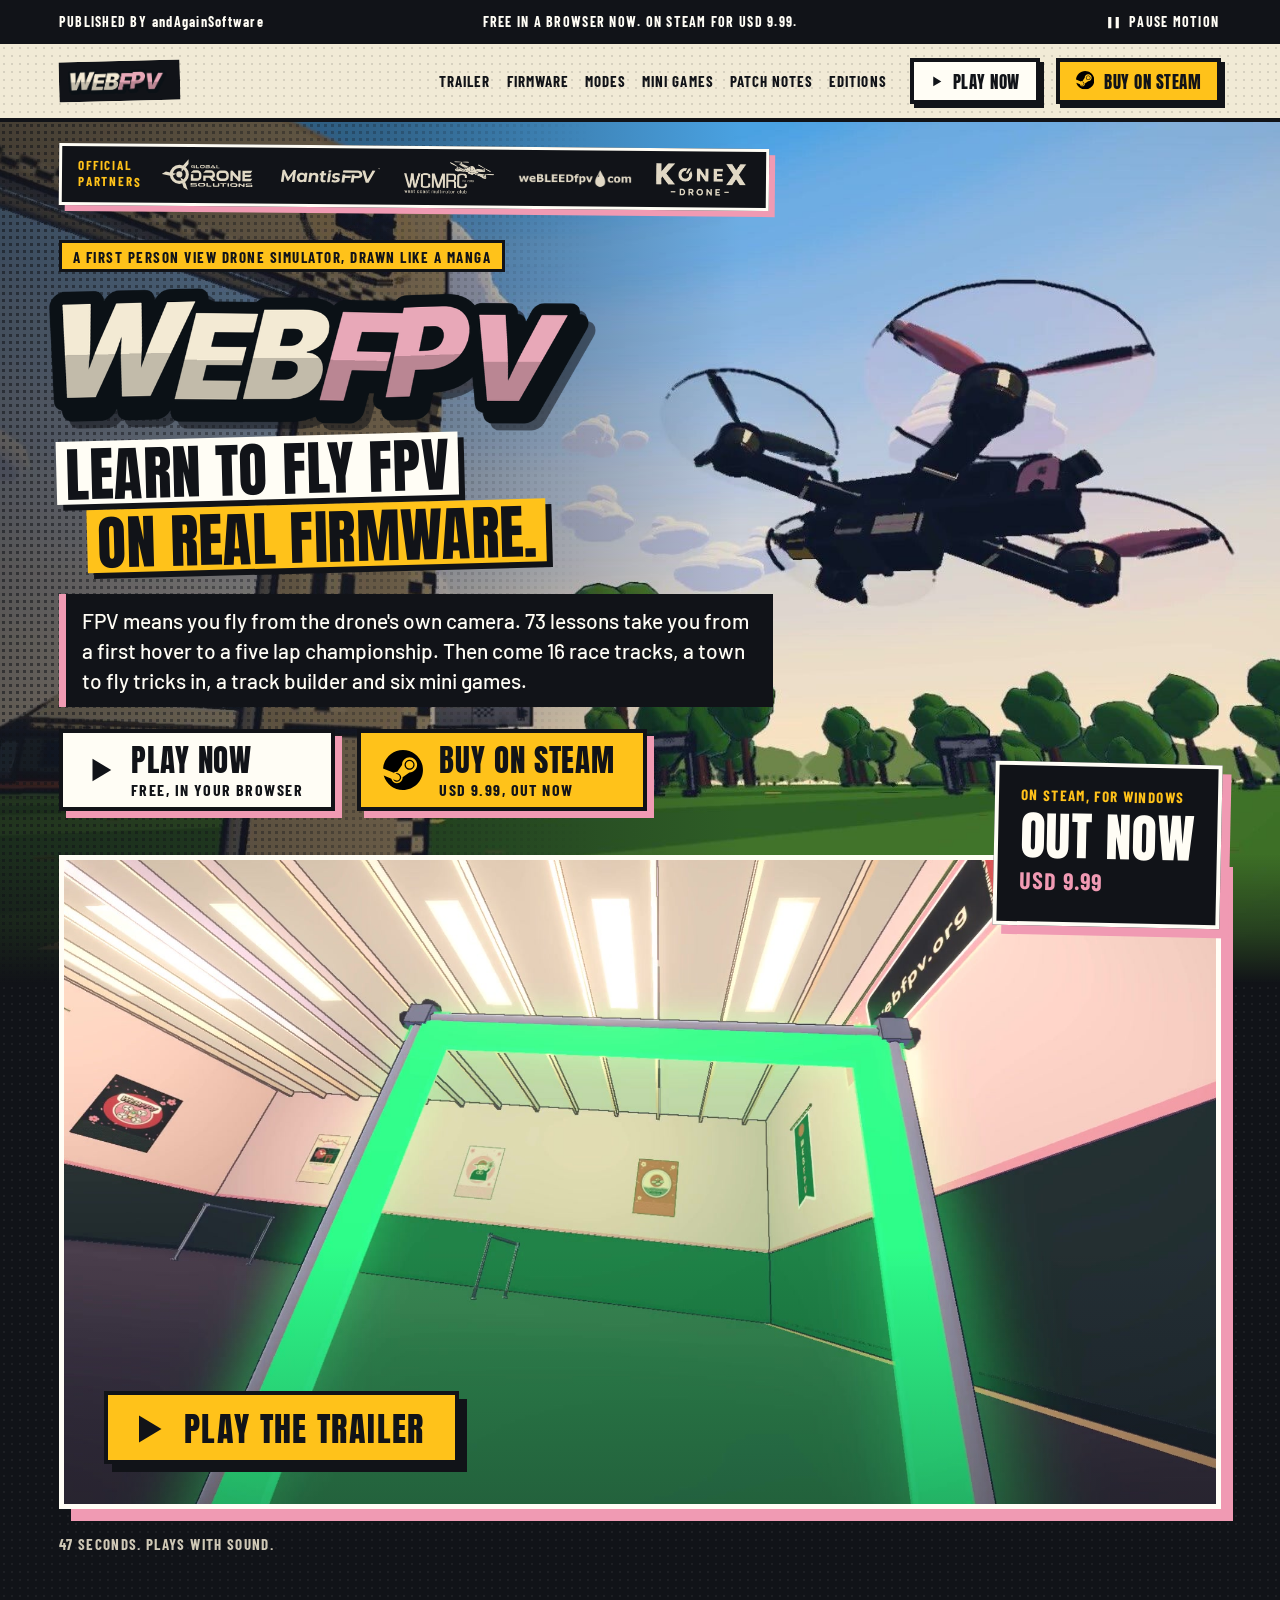
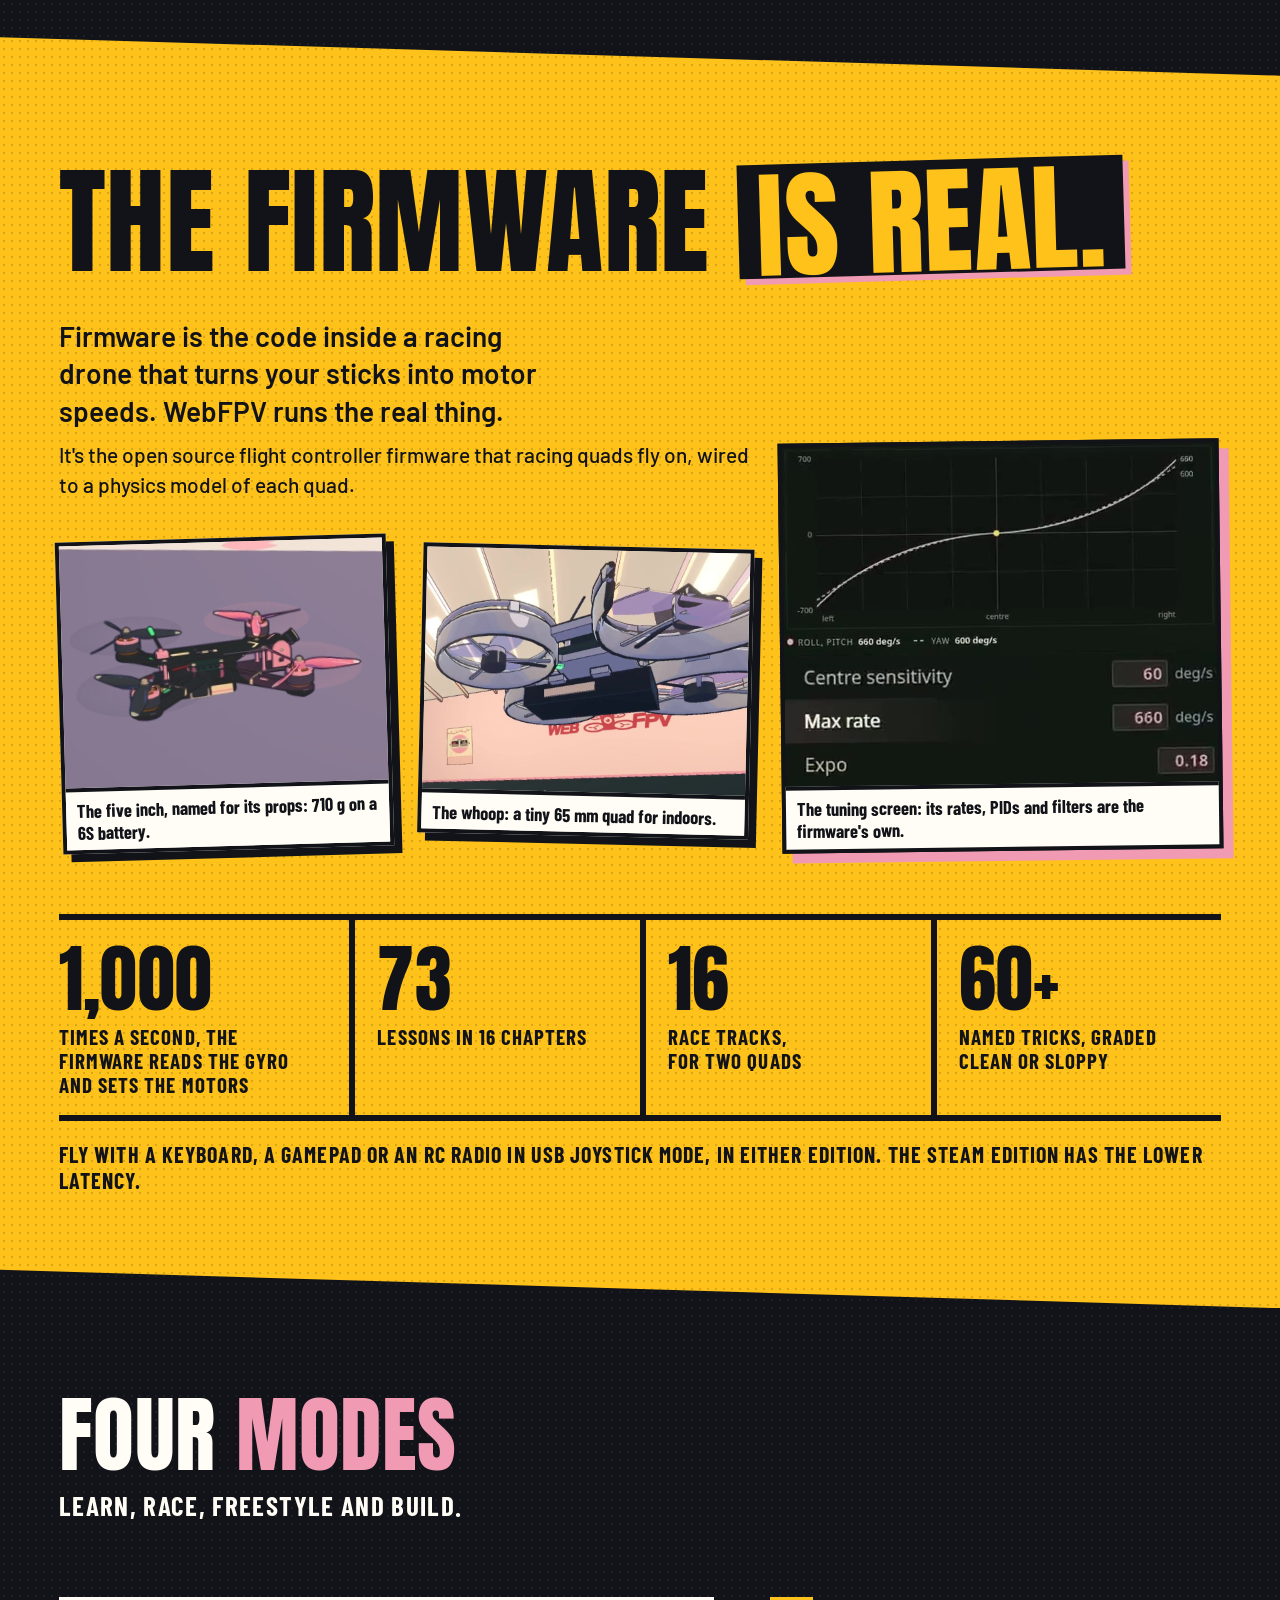
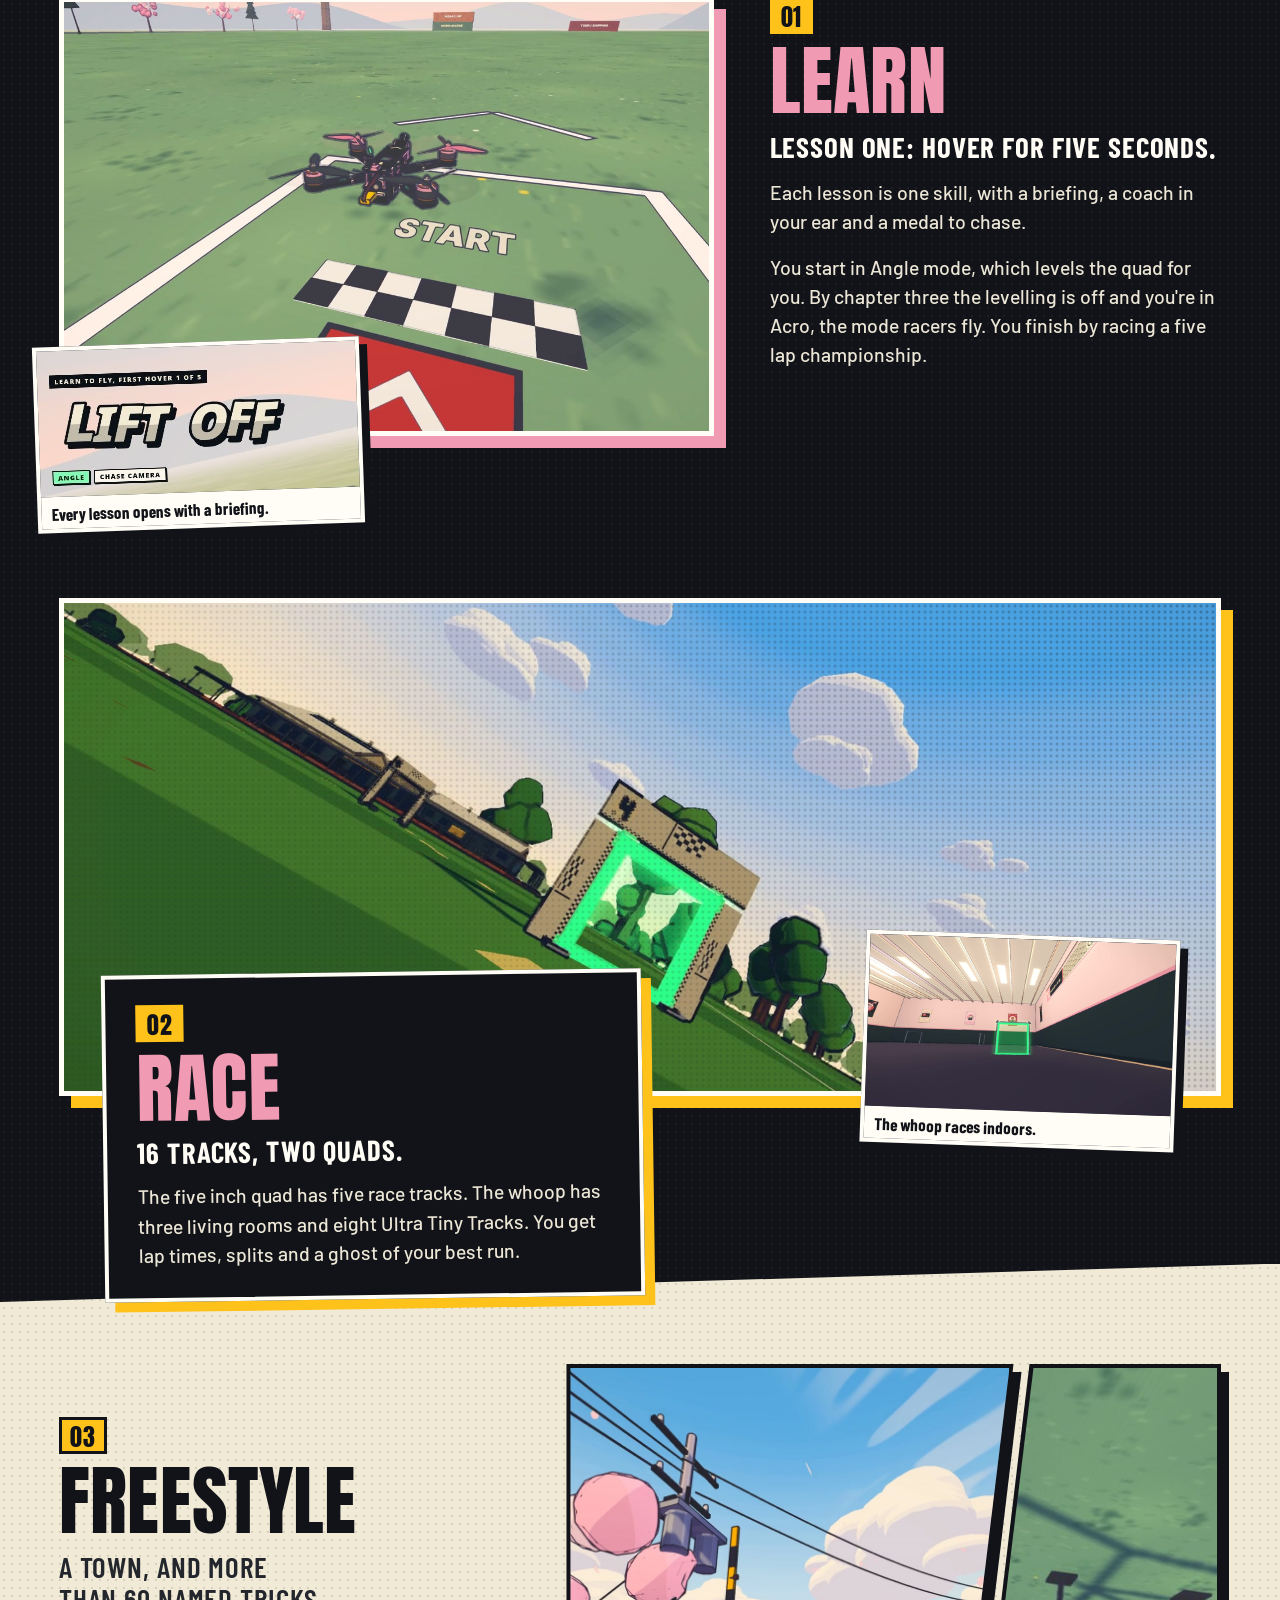
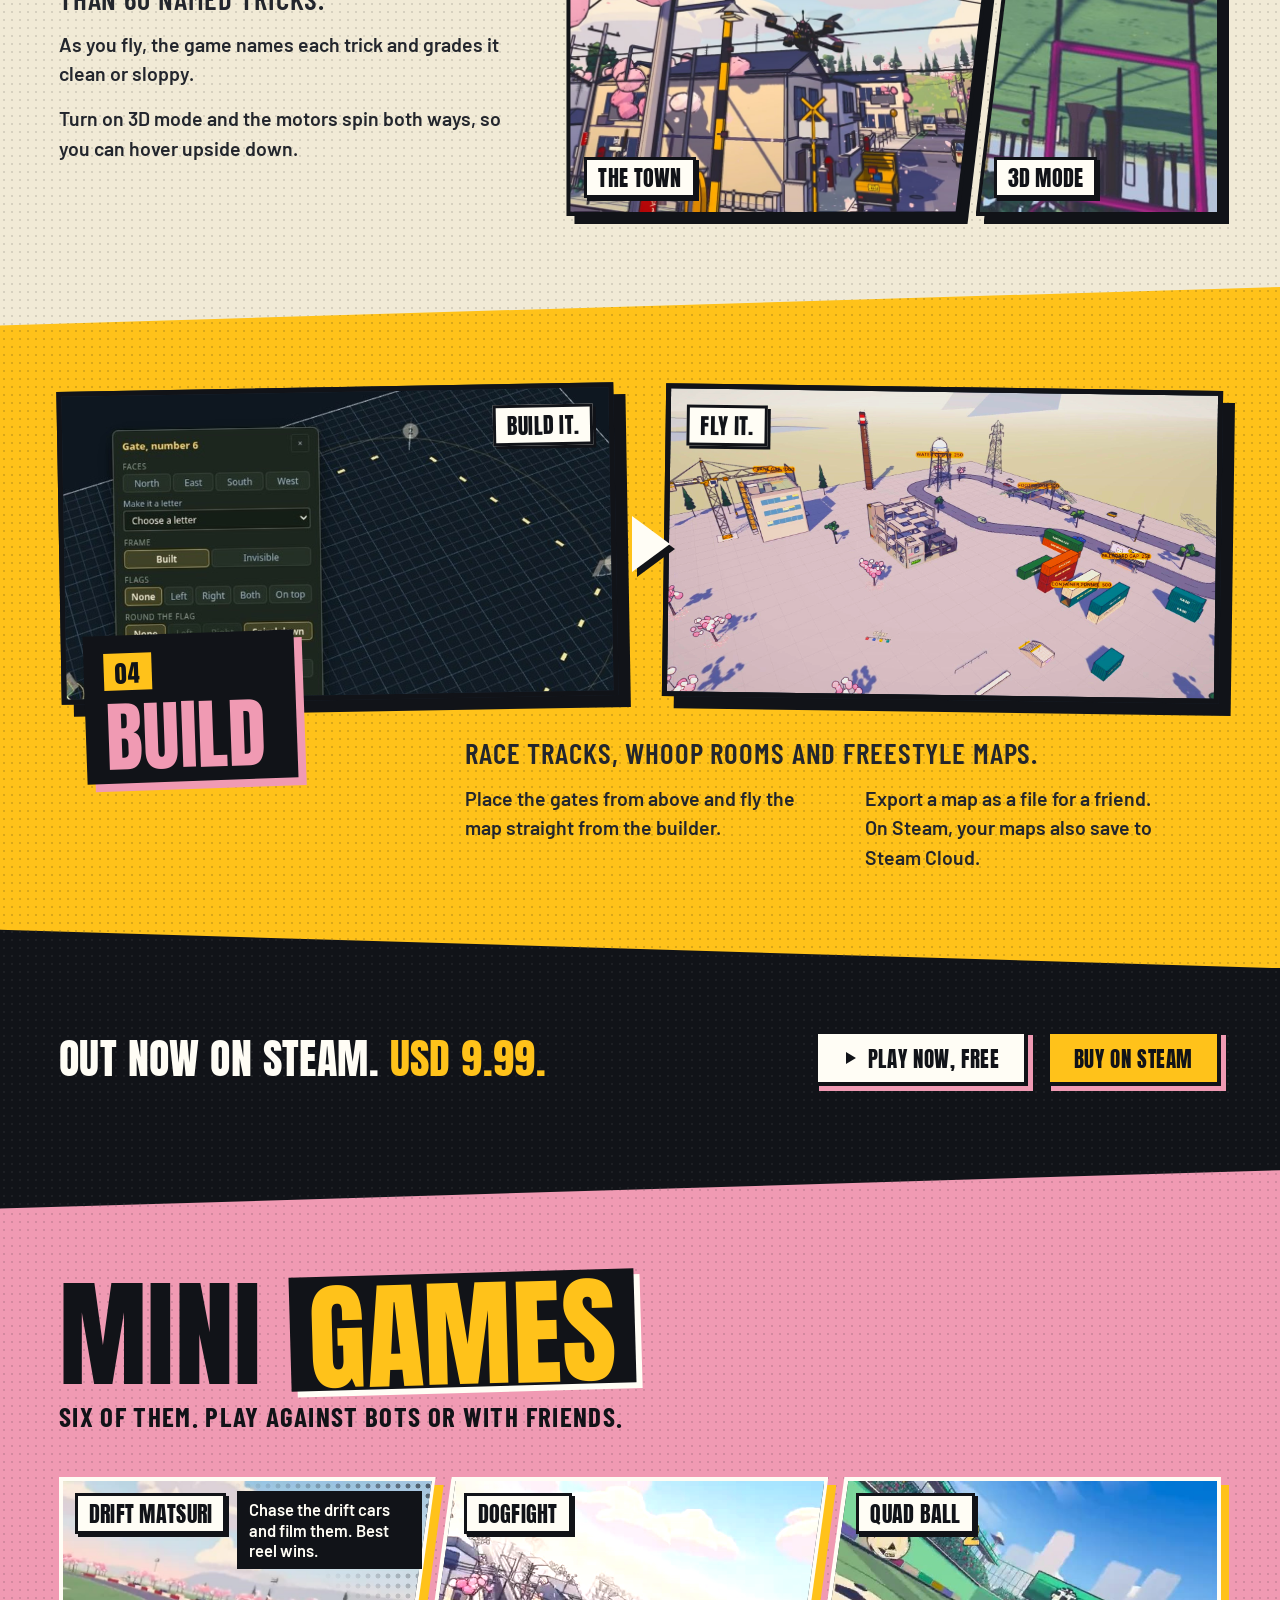
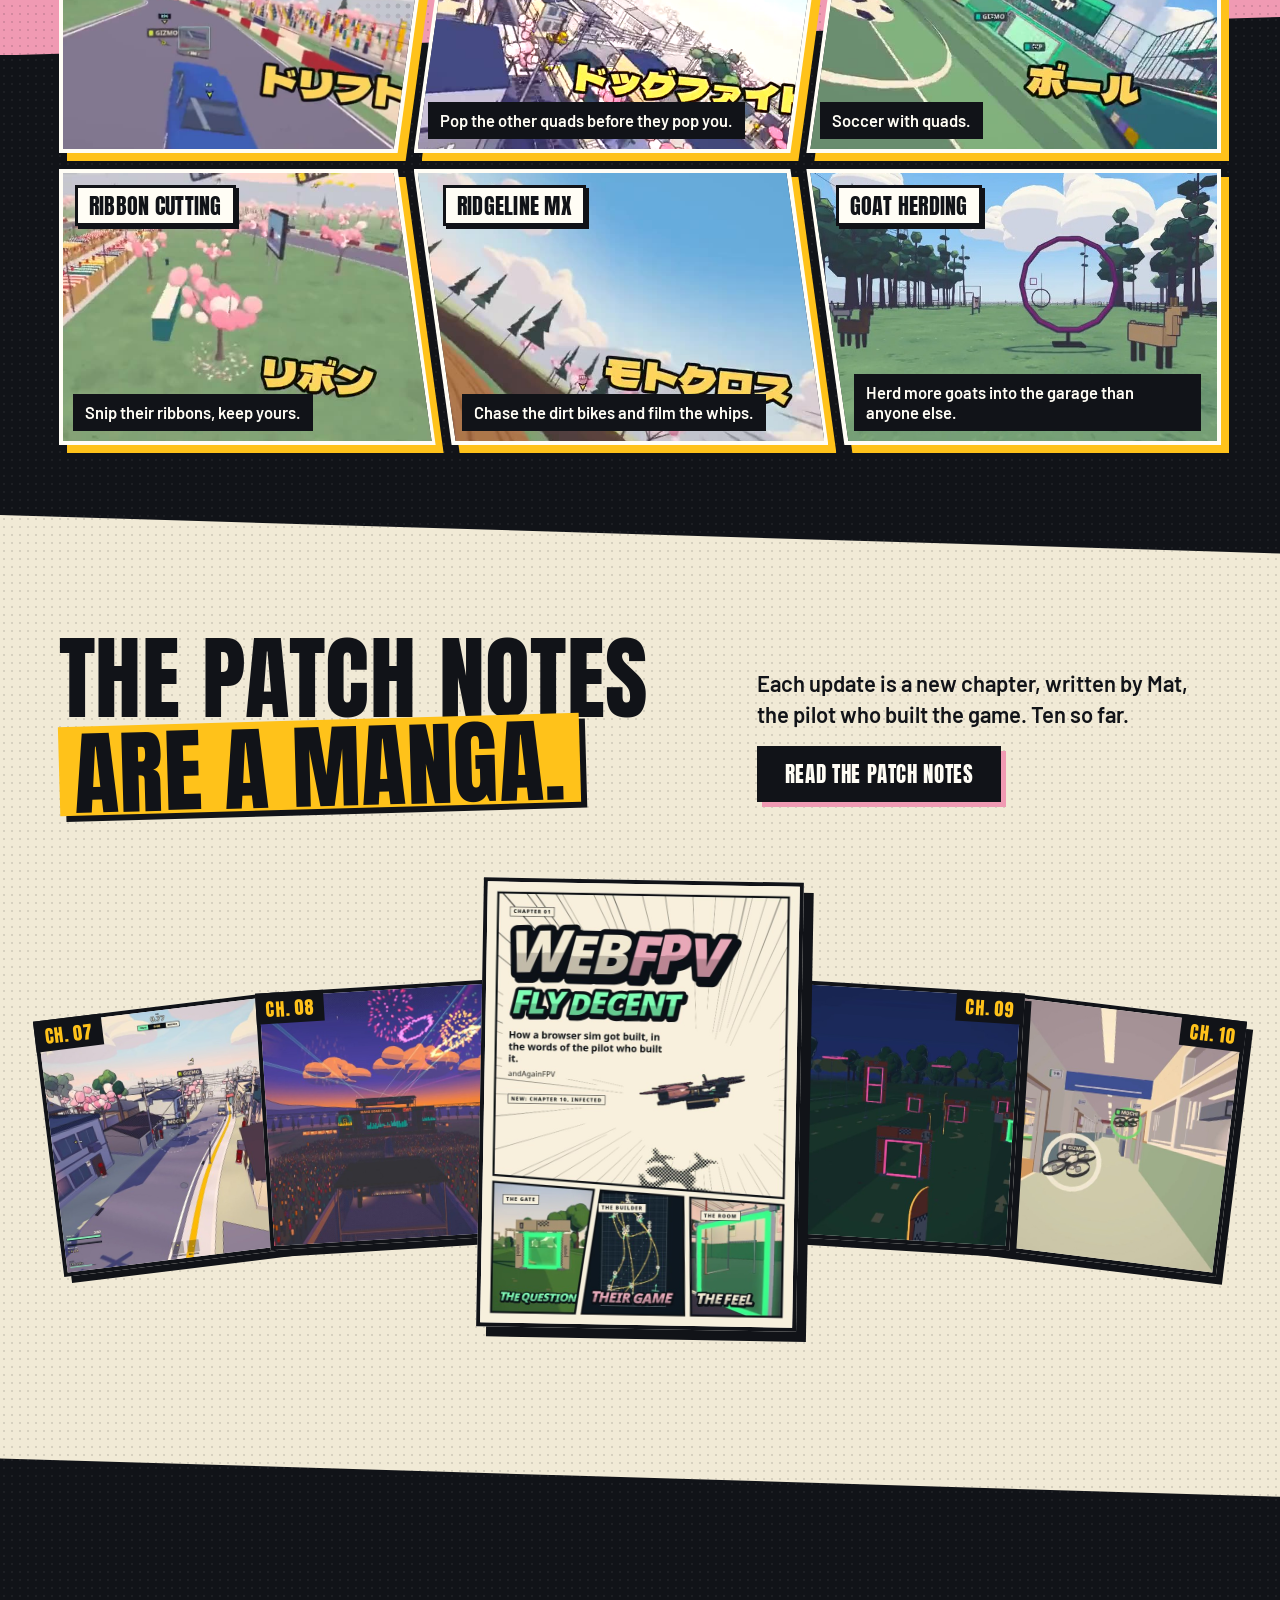
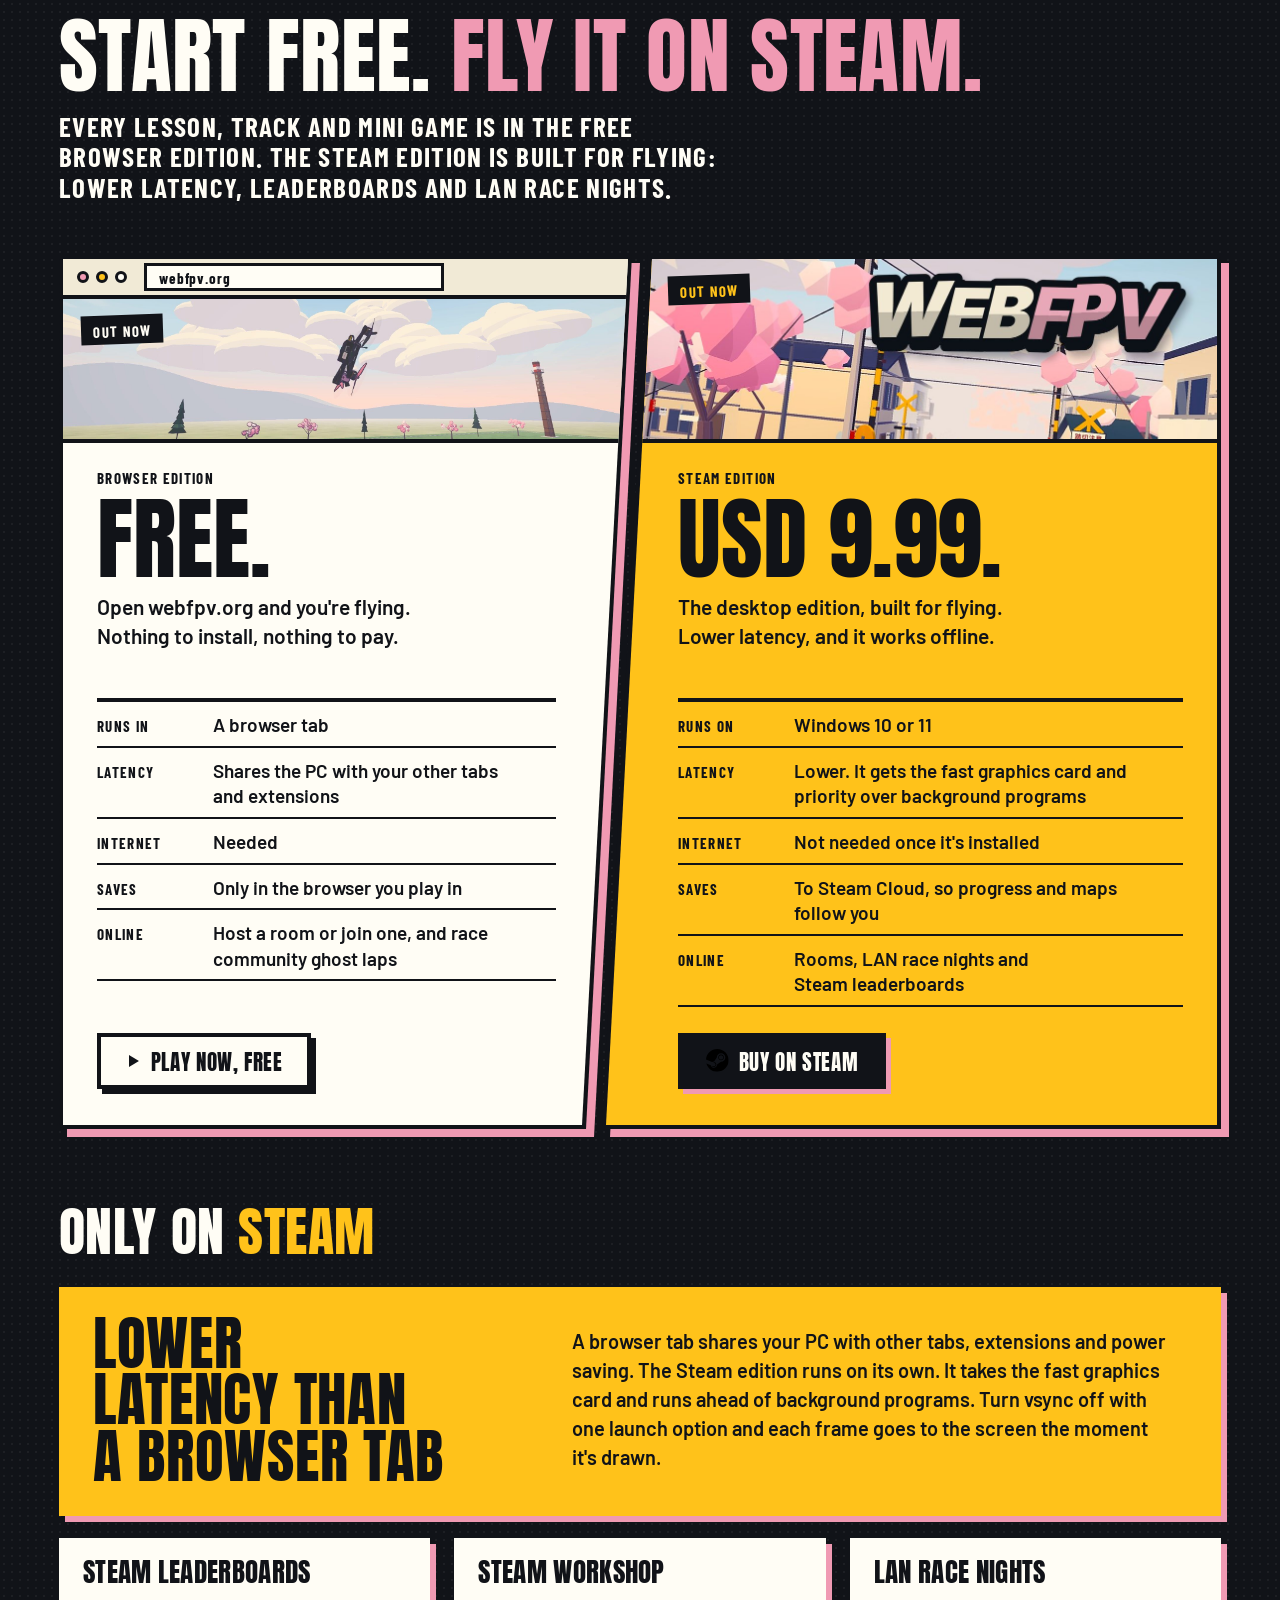
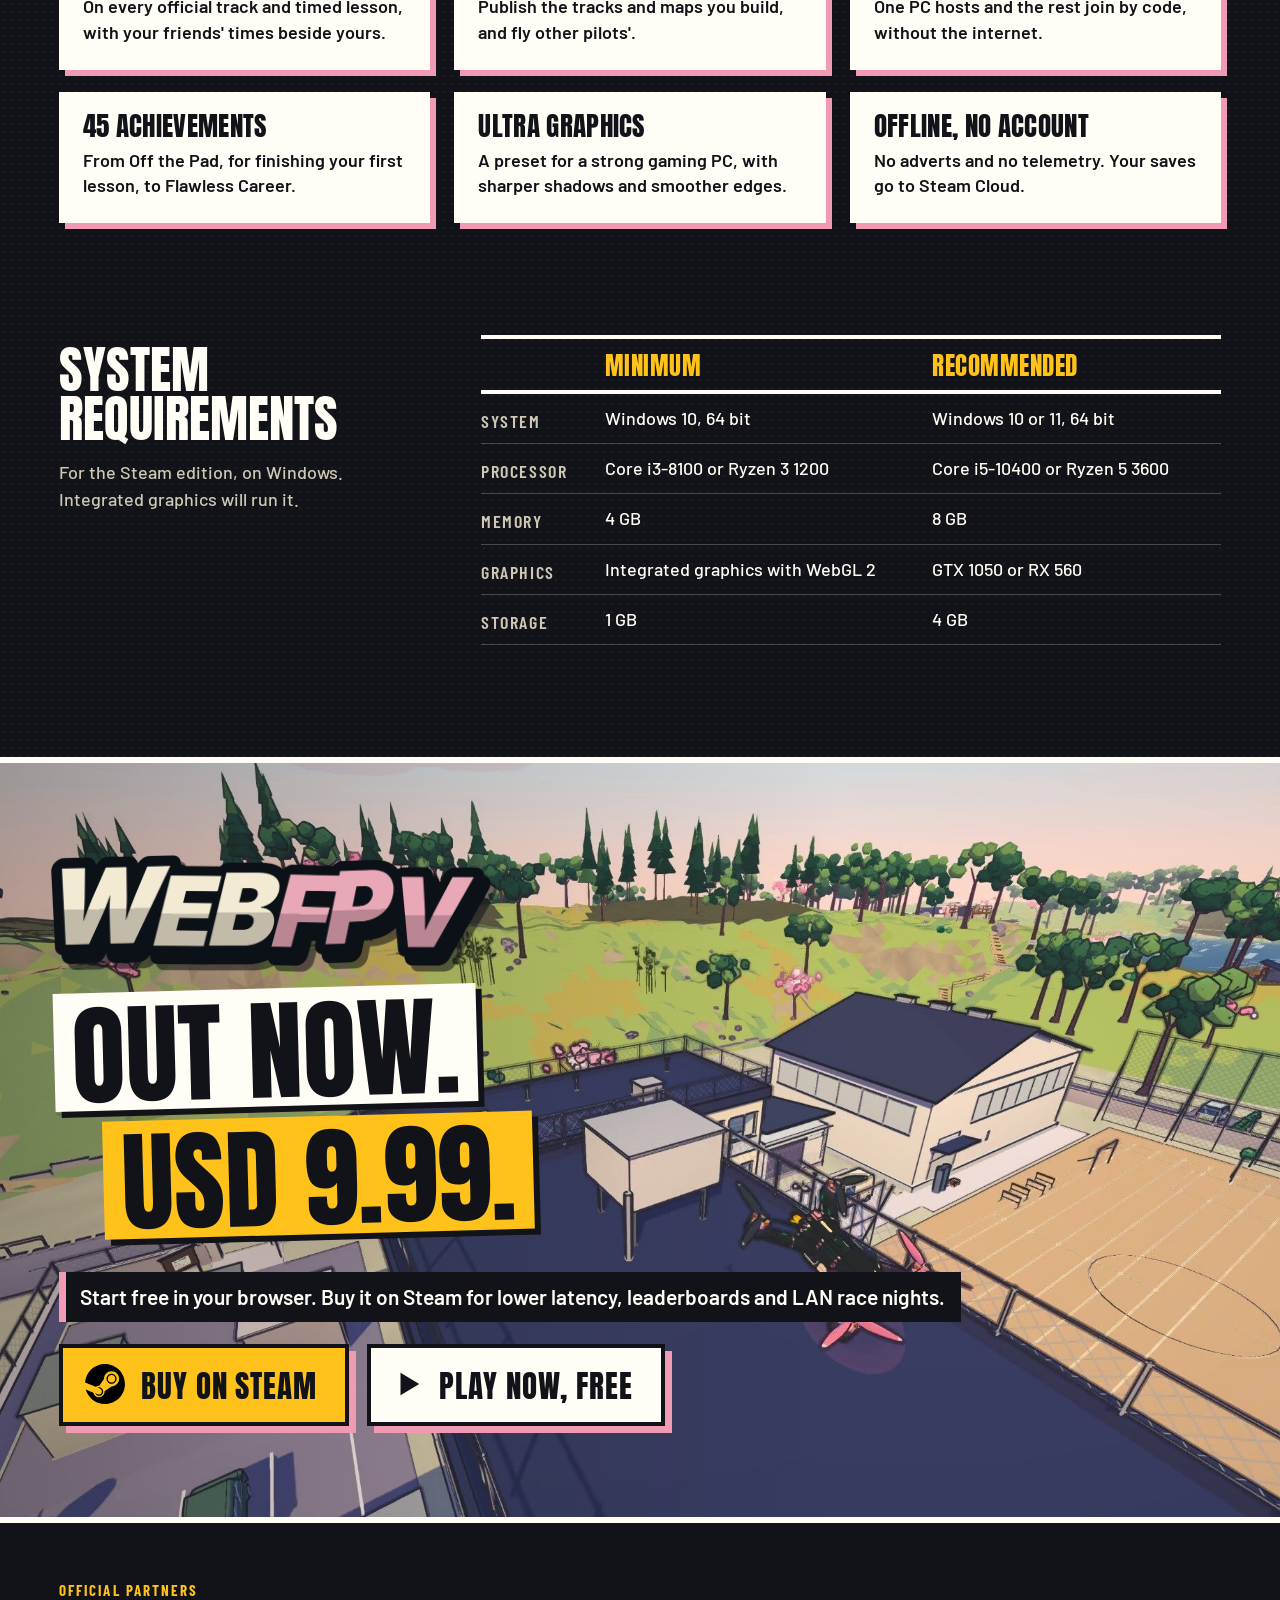
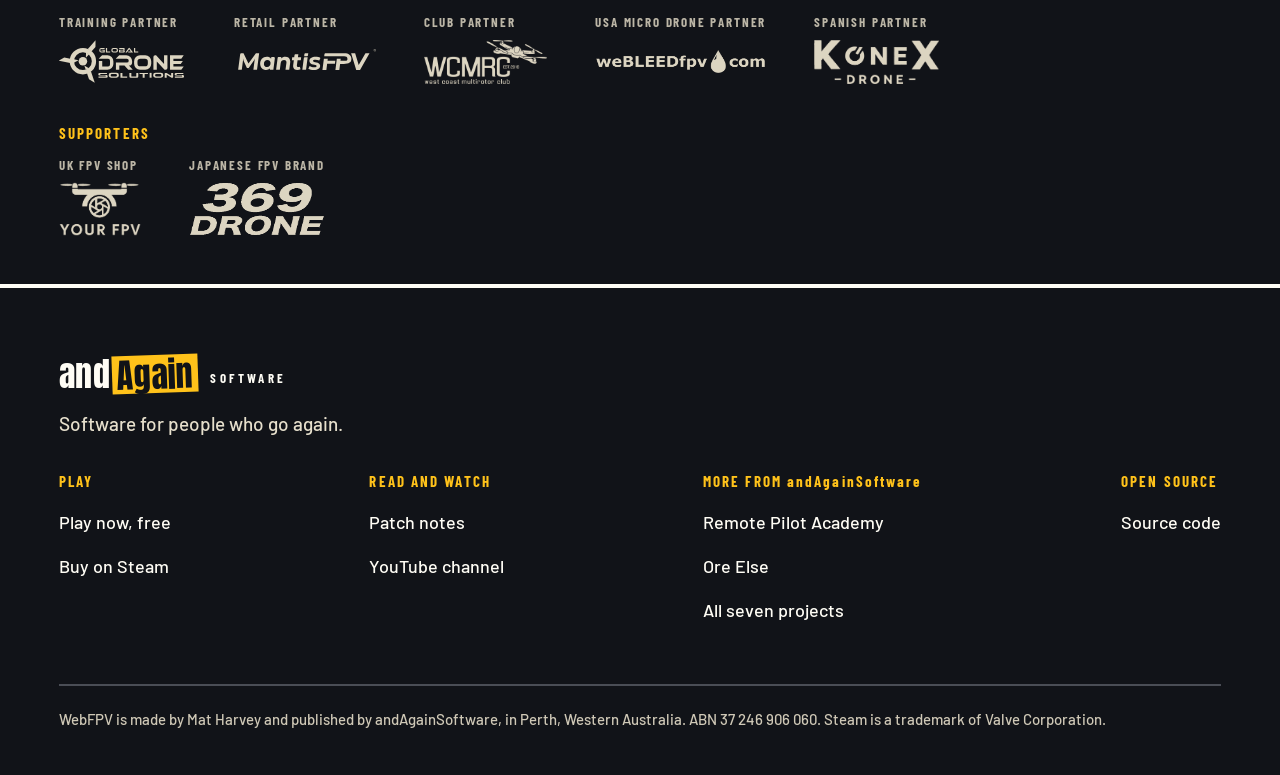
==== commit 3d80e070: "WebFPV page: partners, a clear Play now, a stronger Steam call Brings the partner and supporter mark" ====
--- a/webfpv/index.html
+++ b/webfpv/index.html
@@ -23,10 +23,14 @@
 <body>
 <a class="skip" href="#main">Skip to the content</a>
 <div class="wf" id="top" data-site>
+<!-- Steam's logo, once, for the Steam buttons below to use. Shown in one colour and never restyled. -->
+<svg width="0" height="0" style="position:absolute" aria-hidden="true" focusable="false">
+  <symbol id="steam-mark" viewBox="0 0 24 24"><path d="M11.979 0C5.678 0 .511 4.86.022 11.037l6.432 2.658c.545-.371 1.203-.59 1.912-.59.063 0 .125.004.188.006l2.861-4.142V8.91c0-2.495 2.028-4.524 4.524-4.524 2.494 0 4.524 2.031 4.524 4.527s-2.03 4.525-4.524 4.525h-.105l-4.076 2.911c0 .052.004.105.004.159 0 1.875-1.515 3.396-3.39 3.396-1.635 0-3.016-1.173-3.331-2.727L.436 15.27C1.862 20.307 6.486 24 11.979 24c6.627 0 11.999-5.373 11.999-12S18.605 0 11.979 0zM7.54 18.21l-1.473-.61c.262.543.714.999 1.314 1.25 1.297.539 2.793-.076 3.332-1.375.263-.63.264-1.319.005-1.949s-.75-1.121-1.377-1.383c-.624-.26-1.29-.249-1.878-.03l1.523.63c.956.4 1.409 1.5 1.009 2.455-.397.957-1.497 1.41-2.454 1.012H7.54zm11.415-9.303c0-1.662-1.353-3.015-3.015-3.015-1.665 0-3.015 1.353-3.015 3.015 0 1.665 1.35 3.015 3.015 3.015 1.663 0 3.015-1.35 3.015-3.015zm-5.273-.005c0-1.252 1.013-2.266 2.265-2.266 1.249 0 2.266 1.014 2.266 2.266 0 1.251-1.017 2.265-2.266 2.265-1.253 0-2.265-1.014-2.265-2.265z"/></symbol>
+</svg>
 
 <div class="ts">
   <div class="w ts-in">
-    <span class="lab ts-l">Published by <span class="nc">andAgainSoftware</span></span>
+    <a class="lab ts-l" href="../">Published by <span class="nc">andAgainSoftware</span></a>
     <span class="lab ts-mid"><span>Free in a browser now.</span> <span class="ts-x" data-t="stripSteam">On Steam 27 November.</span></span>
     <button type="button" class="mo lab" data-act="motion">
       <span class="sw" data-when="playing">
@@ -43,7 +47,6 @@
 
 <div class="bar">
   <div class="w bar-in">
-    <a class="mark" href="../" aria-label="andAgainSoftware, home"><b>and<i>Again</i></b><span>Software</span></a>
     <a class="bar-wf" href="#top" aria-label="WebFPV, top of page"><img src="../assets/media/wf-logo.png" alt=""></a>
     <nav class="bar-l lab" aria-label="On this page">
       <a href="#trailer">Trailer</a>
@@ -53,7 +56,8 @@
       <a href="#patch-notes">Patch notes</a>
       <a href="#editions">Editions</a>
     </nav>
-    <a class="btn sm" href="https://store.steampowered.com/app/4944190/webFPV/" target="_blank" rel="noopener"><span class="lg" data-t="steamLabel">Wishlist on Steam</span><span class="ph" data-t="steamShort">Wishlist</span></a>
+    <a class="btn sm wh bar-play" href="https://webfpv.org/sim/?map=field"><svg class="pi" viewBox="0 0 24 24" aria-hidden="true"><path d="M6 3l15 9-15 9z" fill="currentColor"></path></svg><span>Play now</span></a>
+    <a class="btn sm bar-st" href="https://store.steampowered.com/app/4944190/webFPV/?utm_source=andagain&amp;utm_campaign=nav" target="_blank" rel="noopener"><svg class="si" viewBox="0 0 24 24" aria-hidden="true" focusable="false"><use href="#steam-mark"></use></svg><span class="lg" data-t="steamLabel">Wishlist on Steam</span><span class="ph" data-t="steamShort">Wishlist</span></a>
   </div>
 </div>
 
@@ -61,14 +65,24 @@
   <img class="hero-v" src="../assets/media/wf-s17-hd.jpg" alt="">
   <div class="hero-sh" aria-hidden="true"></div>
   <div class="w hero-in">
+    <aside class="hp" aria-label="Official partners">
+      <span class="lab">Official partners</span>
+      <div class="hp-r">
+        <a href="https://webfpv.org/board/partners#gds" data-dest="partners-gds" data-partner="gds" data-place="landing_hero"><img src="../assets/media/partners/gds.svg" width="208" height="72" alt="Global Drone Solutions, official training partner" decoding="async"></a>
+        <a href="https://webfpv.org/board/partners#mantisfpv" data-dest="partners-mantisfpv" data-partner="mantisfpv" data-place="landing_hero"><img class="wide" src="../assets/media/partners/mantisfpv.svg" width="567" height="100" alt="Mantis FPV, official retail partner" decoding="async"></a>
+        <a href="https://webfpv.org/board/partners#wcmrc" data-dest="partners-wcmrc" data-partner="wcmrc" data-place="landing_hero"><img src="../assets/media/partners/wcmrc.png" width="708" height="252" alt="West Coast Multirotor Club, official club partner" decoding="async"></a>
+        <a href="https://webleedfpv.com/?utm_source=webfpv&amp;utm_medium=partner&amp;utm_content=landing_hero" target="_blank" rel="noopener" data-partner="webleedfpv" data-place="landing_hero"><img class="wide" src="../assets/media/partners/webleedfpv.png" width="1200" height="190" alt="weBLEEDfpv, official USA micro drone partner" decoding="async"></a>
+        <a href="https://konexdrone.com/?utm_source=webfpv&amp;utm_medium=partner" target="_blank" rel="noopener"><img src="../assets/media/partners/konexdrone.png" width="640" height="226" alt="KoneX Drone, official Spanish partner" decoding="async"></a>
+      </div>
+    </aside>
     <div class="hero-t">
       <div class="chips"><span class="chip y">A first person view drone simulator, drawn like a manga</span></div>
       <img class="hero-logo" src="../assets/media/wf-logo.png" alt="WebFPV">
       <h1><span class="pl">Learn to fly FPV</span> <span class="pl y">on real firmware.</span></h1>
       <p class="hero-p">FPV means you fly from the drone's own camera. 73&nbsp;lessons take you from a first hover to a five lap championship. Then come 16 race tracks, a town to fly tricks in, a track builder and six mini games.</p>
-      <div class="btns">
-        <a class="btn" href="https://store.steampowered.com/app/4944190/webFPV/" target="_blank" rel="noopener" data-t="steamLabel">Wishlist on Steam</a>
-        <a class="btn wh" href="https://webfpv.org/" target="_blank" rel="noopener">Play free in your browser</a>
+      <div class="hbt">
+        <a class="btn xl wh" href="https://webfpv.org/sim/?map=field"><svg class="pi" viewBox="0 0 24 24" aria-hidden="true"><path d="M6 3l15 9-15 9z" fill="currentColor"></path></svg><span class="b2"><b>Play now</b><small>Free, in your browser</small></span></a>
+        <a class="btn xl" href="https://store.steampowered.com/app/4944190/webFPV/?utm_source=andagain&amp;utm_campaign=hero" target="_blank" rel="noopener"><svg class="si" viewBox="0 0 24 24" aria-hidden="true" focusable="false"><use href="#steam-mark"></use></svg><span class="b2"><b data-t="steamLabel">Wishlist on Steam</b><small data-t="steamSub">USD&nbsp;9.99, out 27&nbsp;November</small></span></a>
       </div>
     </div>
           <aside data-when="before" class="cdc" aria-label="WebFPV is on Steam on 27 November for USD 9.99">
@@ -189,8 +203,8 @@
     <div class="cta">
       <p><span data-t="ctaWhen">On Steam 27&nbsp;November.</span> <em>USD&nbsp;9.99.</em></p>
       <div class="btns">
-        <a class="btn" href="https://store.steampowered.com/app/4944190/webFPV/" target="_blank" rel="noopener" data-t="steamLabel">Wishlist on Steam</a>
-        <a class="btn wh" href="https://webfpv.org/" target="_blank" rel="noopener">Play free in your browser</a>
+        <a class="btn wh" href="https://webfpv.org/sim/?map=field"><svg class="pi" viewBox="0 0 24 24" aria-hidden="true"><path d="M6 3l15 9-15 9z" fill="currentColor"></path></svg>Play now, free</a>
+        <a class="btn" href="https://store.steampowered.com/app/4944190/webFPV/?utm_source=andagain&amp;utm_campaign=firmware" target="_blank" rel="noopener" data-t="steamLabel">Wishlist on Steam</a>
       </div>
     </div>
   </div>
@@ -271,7 +285,7 @@
               <div><dt class="lab">Saves</dt><dd>Only in the browser you play in</dd></div>
               <div><dt class="lab">Online</dt><dd>Host a room or join one, and race community ghost laps</dd></div>
             </dl>
-            <a class="btn wh" href="https://webfpv.org/" target="_blank" rel="noopener">Play free in your browser</a>
+            <a class="btn wh" href="https://webfpv.org/sim/?map=field"><svg class="pi" viewBox="0 0 24 24" aria-hidden="true"><path d="M6 3l15 9-15 9z" fill="currentColor"></path></svg>Play now, free</a>
           </div>
         </div></div>
       </article>
@@ -289,7 +303,7 @@
               <div><dt class="lab">Saves</dt><dd>To Steam Cloud, so progress and maps follow you</dd></div>
               <div><dt class="lab">Online</dt><dd>Rooms, LAN race nights and Steam leaderboards</dd></div>
             </dl>
-            <a class="btn bk" href="https://store.steampowered.com/app/4944190/webFPV/" target="_blank" rel="noopener" data-t="steamLabel">Wishlist on Steam</a>
+            <a class="btn bk" href="https://store.steampowered.com/app/4944190/webFPV/?utm_source=andagain&amp;utm_campaign=editions" target="_blank" rel="noopener"><svg class="si" viewBox="0 0 24 24" aria-hidden="true" focusable="false"><use href="#steam-mark"></use></svg><span data-t="steamLabel">Wishlist on Steam</span></a>
           </div>
         </div></div>
       </article>
@@ -355,9 +369,26 @@
     
     <p class="end-p">Start free in your browser. Buy it on Steam for lower latency, leaderboards and LAN race nights.</p>
     <div class="btns">
-      <a class="btn" href="https://store.steampowered.com/app/4944190/webFPV/" target="_blank" rel="noopener" data-t="steamLabel">Wishlist on Steam</a>
-      <a class="btn wh" href="https://webfpv.org/" target="_blank" rel="noopener">Play free in your browser</a>
-    </div>
+      <a class="btn xl" href="https://store.steampowered.com/app/4944190/webFPV/?utm_source=andagain&amp;utm_campaign=close" target="_blank" rel="noopener"><svg class="si" viewBox="0 0 24 24" aria-hidden="true" focusable="false"><use href="#steam-mark"></use></svg><span data-t="steamLabel">Wishlist on Steam</span></a>
+      <a class="btn xl wh" href="https://webfpv.org/sim/?map=field"><svg class="pi" viewBox="0 0 24 24" aria-hidden="true"><path d="M6 3l15 9-15 9z" fill="currentColor"></path></svg>Play now, free</a>
+    </div>
+  </div>
+</section>
+<section class="pt" id="partners" aria-label="Partners and supporters">
+  <div class="w">
+    <h2 class="lab" id="h-pt">Official partners</h2>
+    <ul class="pt-r" aria-labelledby="h-pt">
+      <li><a href="https://webfpv.org/board/partners#gds" data-dest="partners-gds" data-partner="gds" data-place="landing_row"><small>Training partner</small><img src="../assets/media/partners/gds.svg" width="208" height="72" alt="Global Drone Solutions" loading="lazy" decoding="async"></a></li>
+      <li><a href="https://webfpv.org/board/partners#mantisfpv" data-dest="partners-mantisfpv" data-partner="mantisfpv" data-place="landing_row"><small>Retail partner</small><img class="wide" src="../assets/media/partners/mantisfpv.svg" width="567" height="100" alt="Mantis FPV" loading="lazy" decoding="async"></a></li>
+      <li><a href="https://webfpv.org/board/partners#wcmrc" data-dest="partners-wcmrc" data-partner="wcmrc" data-place="landing_row"><small>Club partner</small><img src="../assets/media/partners/wcmrc.png" width="708" height="252" alt="West Coast Multirotor Club" loading="lazy" decoding="async"></a></li>
+      <li><a href="https://webleedfpv.com/?utm_source=webfpv&amp;utm_medium=partner&amp;utm_content=landing_row" target="_blank" rel="noopener" data-partner="webleedfpv" data-place="landing_row"><small>USA micro drone partner</small><img class="wide" src="../assets/media/partners/webleedfpv.png" width="1200" height="190" alt="weBLEEDfpv" loading="lazy" decoding="async"></a></li>
+      <li><a href="https://konexdrone.com" target="_blank" rel="noopener"><small>Spanish partner</small><img src="../assets/media/partners/konexdrone.png" width="640" height="226" alt="KoneX Drone" loading="lazy" decoding="async"></a></li>
+    </ul>
+    <h2 class="lab" id="h-sp">Supporters</h2>
+    <ul class="pt-r sup" aria-labelledby="h-sp">
+      <li><a href="https://www.yourfpv.co.uk/?utm_source=webfpv&amp;utm_medium=landing" target="_blank" rel="noopener noreferrer"><small>UK FPV shop</small><img src="../assets/media/partners/yourfpv.png" width="869" height="570" alt="YourFPV" loading="lazy" decoding="async"></a></li>
+      <li><a href="https://369drone.jp/?utm_source=webfpv&amp;utm_medium=landing" target="_blank" rel="noopener noreferrer"><small>Japanese FPV brand</small><img src="../assets/media/partners/369drone.png" width="428" height="242" alt="369DRONE" loading="lazy" decoding="async"></a></li>
+    </ul>
   </div>
 </section>
 </main>
@@ -372,8 +403,8 @@
       <div>
         <h3>Play</h3>
         <ul>
-          <li><a href="https://webfpv.org/" target="_blank" rel="noopener">Play free in your browser</a></li>
-          <li><a href="https://store.steampowered.com/app/4944190/webFPV/" target="_blank" rel="noopener" data-t="steamLabel">Wishlist on Steam</a></li>
+          <li><a href="https://webfpv.org/sim/?map=field">Play now, free</a></li>
+          <li><a href="https://store.steampowered.com/app/4944190/webFPV/?utm_source=andagain&amp;utm_campaign=footer" target="_blank" rel="noopener" data-t="steamLabel">Wishlist on Steam</a></li>
         </ul>
       </div>
       <div>
--- a/assets/css/webfpv.css
+++ b/assets/css/webfpv.css
@@ -636,6 +636,65 @@
   .wf .hero-v{object-position:100% 60%}
 }
 
+/* Partners, Play now and the Steam call. Added 25 November 2026. */
+.wf a.ts-l{display:inline-flex;align-items:center;gap:.34em;min-height:44px;text-decoration:none;justify-self:start}
+.wf a.ts-l:hover .nc{text-decoration:underline;text-underline-offset:3px}
+.wf .btn .pi{width:.76em;height:.76em;flex:none;margin-top:-2px}
+.wf .btn .si{width:1.08em;height:1.08em;flex:none;margin-top:-3px}
+.wf .bar-in{gap:8px 16px}
+.wf .hbt{display:flex;flex-wrap:wrap;gap:16px 22px;margin-top:6px}
+.wf .btn.xl{min-height:82px;padding:8px 28px 5px 22px;gap:16px;font-size:31px;text-align:left;justify-content:flex-start;box-shadow:7px 7px 0 var(--pink)}
+.wf .btn.xl:hover{box-shadow:10px 10px 0 var(--pink)}
+.wf .btn.xl .pi{width:30px;height:30px;margin-top:-4px}
+.wf .btn.xl .si{width:40px;height:40px;margin-top:-4px}
+.wf .btn.xl .b2{display:flex;flex-direction:column;gap:6px}
+.wf .btn.xl .b2 b{font-weight:400}
+.wf .btn.xl .b2 small{font-family:'Barlow Condensed','Arial Narrow',sans-serif;font-weight:700;font-size:16px;letter-spacing:.09em;line-height:1}
+.wf .hp{position:absolute;top:24px;right:var(--pad);z-index:3;display:flex;align-items:center;gap:4px 20px;background:var(--ink);border:3px solid var(--white);padding:6px 20px 6px 16px;box-shadow:6px 6px 0 var(--pink);transform:rotate(.5deg)}
+.wf .hp>.lab{font-size:13px;letter-spacing:.14em;line-height:1.2;color:var(--yel);width:min-content}
+.wf .hp-r{display:flex;align-items:center;gap:0 24px}
+.wf .hp-r a{display:inline-flex;align-items:center;min-height:44px;opacity:.92;transition:opacity .15s ease}
+.wf .hp-r a:hover{opacity:1}
+.wf .hp-r img{height:32px;width:auto;max-width:none}
+.wf .hp-r img.wide{height:18px}
+.wf .pt{background:var(--ink);border-top:6px solid var(--white);padding:58px 0 8px}
+.wf .pt h2{color:var(--yel);font-size:15px;letter-spacing:.14em;margin-bottom:16px}
+.wf .pt-r{display:flex;flex-wrap:wrap;align-items:flex-end;gap:24px 48px;margin-bottom:40px}
+.wf .pt-r a{display:flex;flex-direction:column;gap:9px;text-decoration:none;opacity:.9;transition:opacity .15s ease}
+.wf .pt-r a:hover{opacity:1}
+.wf .pt-r small{font-family:'Barlow Condensed','Arial Narrow',sans-serif;font-weight:700;font-size:13px;letter-spacing:.14em;line-height:1.2;text-transform:uppercase;color:var(--mut)}
+.wf .pt-r img{height:44px;width:auto}
+.wf .pt-r img.wide{height:25px;margin:9px 0 10px}
+.wf .pt-r.sup img{height:54px}
+@container (min-width:1181px) and (max-width:1320px){
+  .wf .hp{left:var(--pad);right:auto}
+  .wf .hero-in{padding-top:118px}
+}
+@container (max-width:1180px){
+  .wf .hp{left:var(--pad);right:auto;top:20px}
+}
+@container (max-width:700px){
+  .wf .bar .btn.sm{padding:2px 10px 0;gap:7px}
+  .wf .bar-st .si{display:none}
+  .wf a.ts-l{display:none}
+  .wf .hp{position:static;order:3;width:100%;margin-top:8px;transform:none;flex-direction:column;align-items:flex-start;gap:2px;padding:10px 14px 6px;box-shadow:5px 5px 0 var(--pink)}
+  .wf .hp>.lab{width:auto;font-size:13px}
+  .wf .hp-r{flex-wrap:wrap;gap:0 22px}
+  .wf .hp-r a{min-height:44px}
+  .wf .hp-r img{height:28px}
+  .wf .hp-r img.wide{height:15px}
+  .wf .hbt{width:100%;gap:12px;order:1;margin-top:5px}
+  .wf .btn.xl{min-height:70px;font-size:27px;padding:7px 18px 4px 16px;gap:14px;box-shadow:5px 5px 0 var(--pink)}
+  .wf .btn.xl .pi{width:26px;height:26px}
+  .wf .btn.xl .si{width:34px;height:34px}
+  .wf .btn.xl .b2 small{font-size:15px}
+  .wf .pt{padding:40px 0 4px}
+  .wf .pt-r{gap:22px 30px;margin-bottom:32px}
+  .wf .pt-r img{height:36px}
+  .wf .pt-r img.wide{height:20px;margin:8px 0}
+  .wf .pt-r.sup img{height:46px}
+}
+
 /* Site additions (not in the mock-up boards) */
 html{background:#111318;scroll-behavior:smooth}
 @media (prefers-reduced-motion:reduce){html{scroll-behavior:auto}}
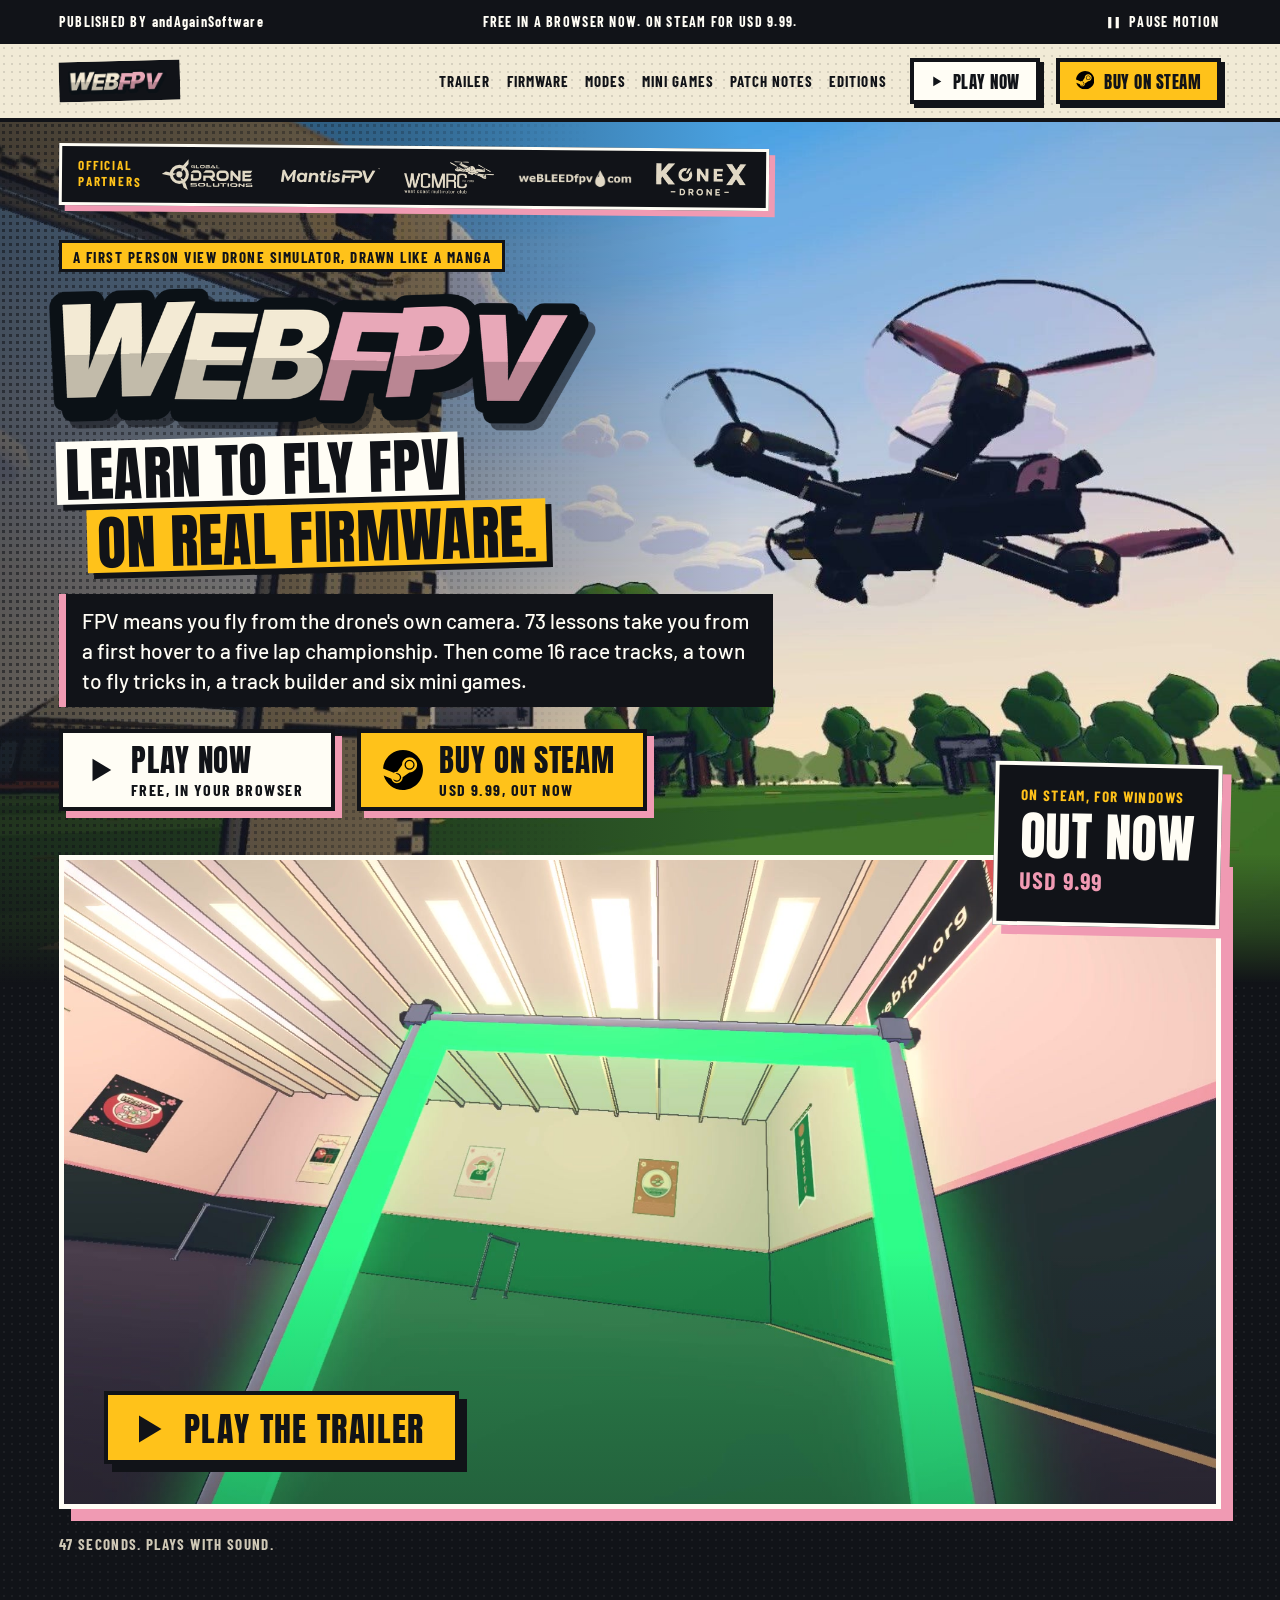
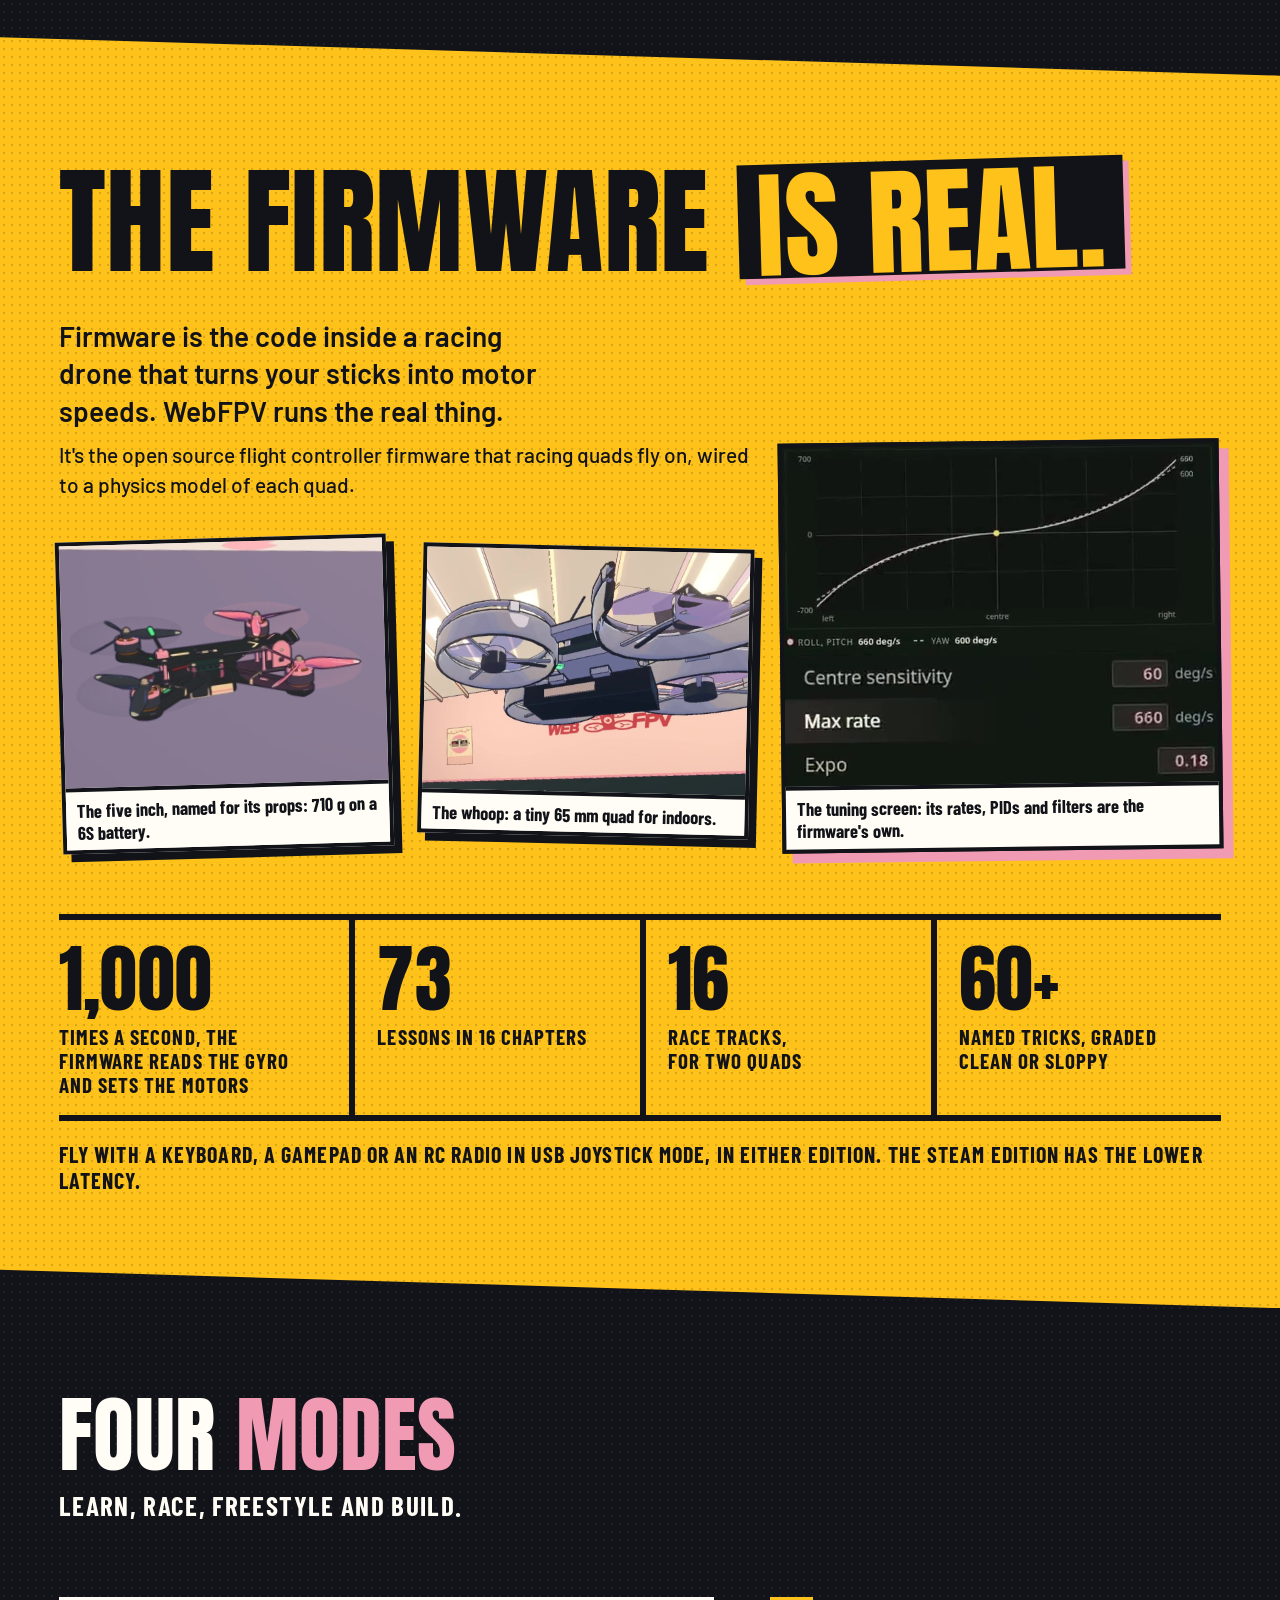
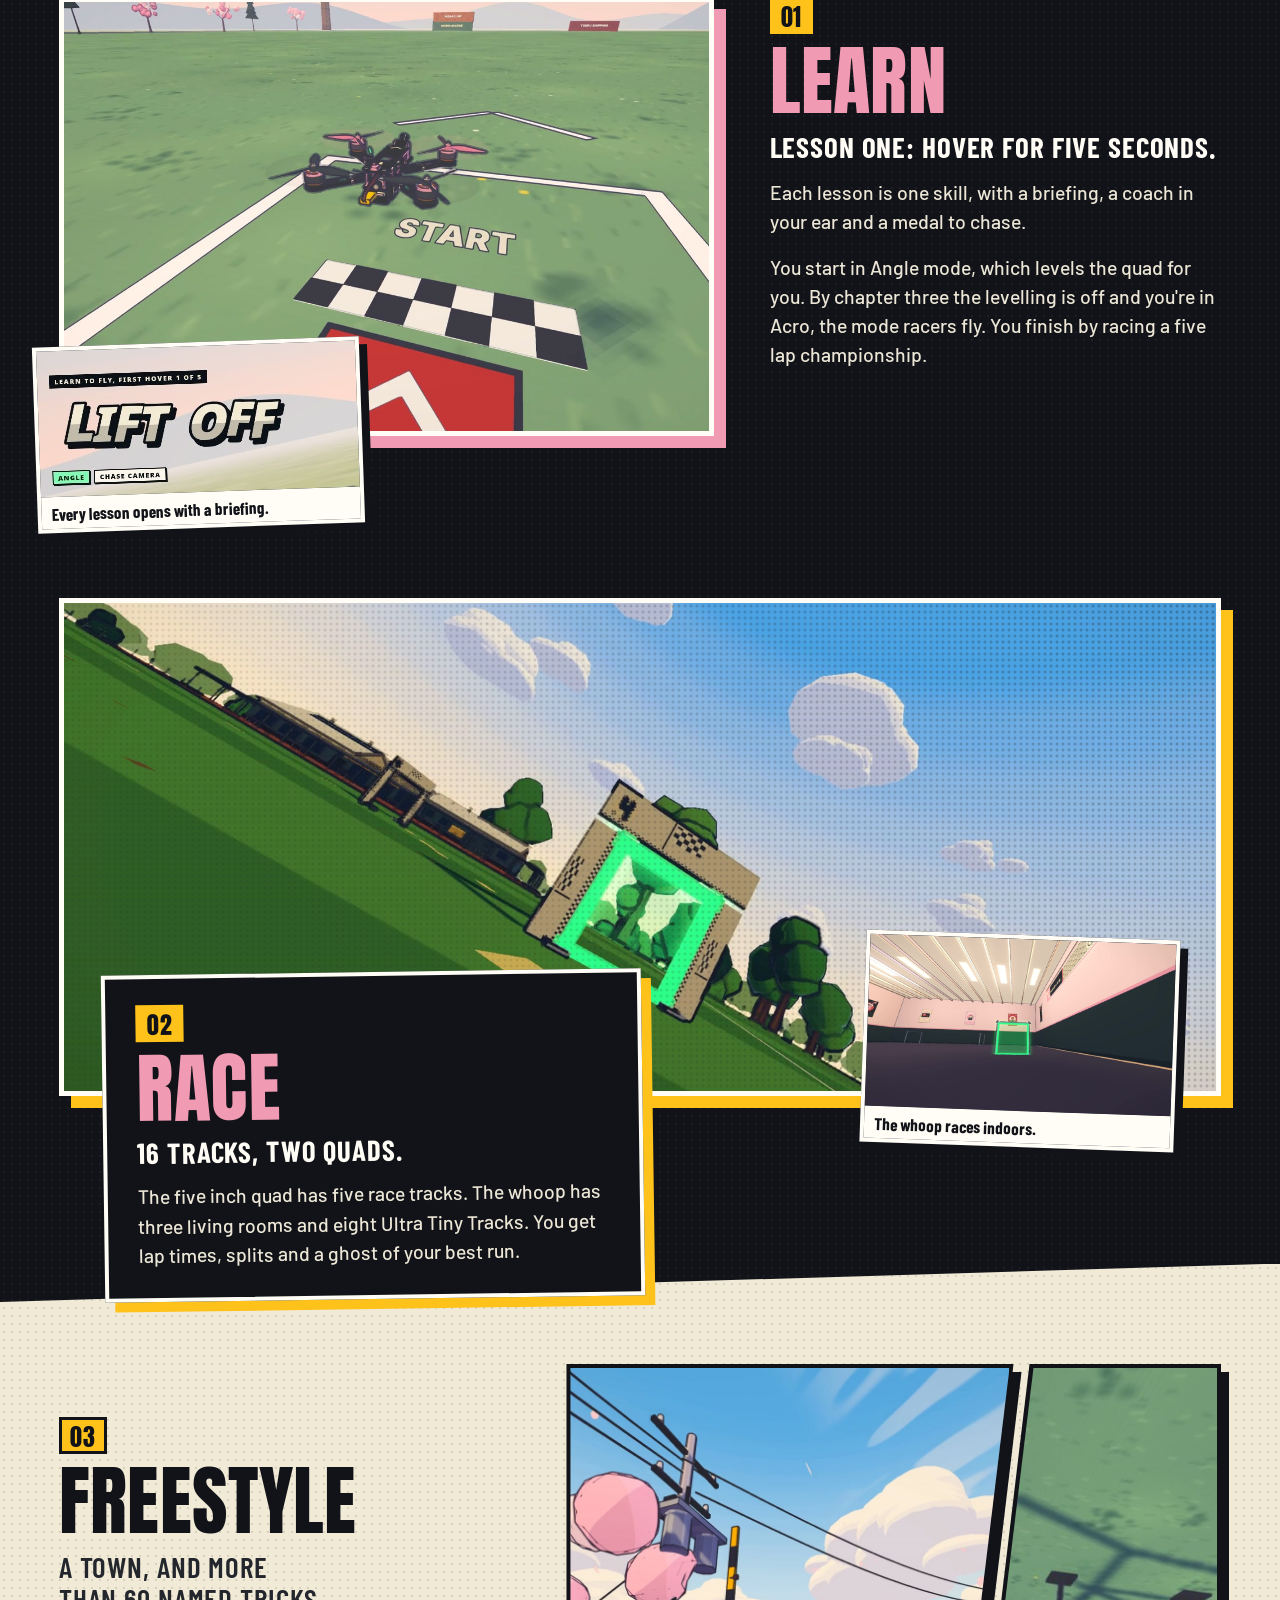
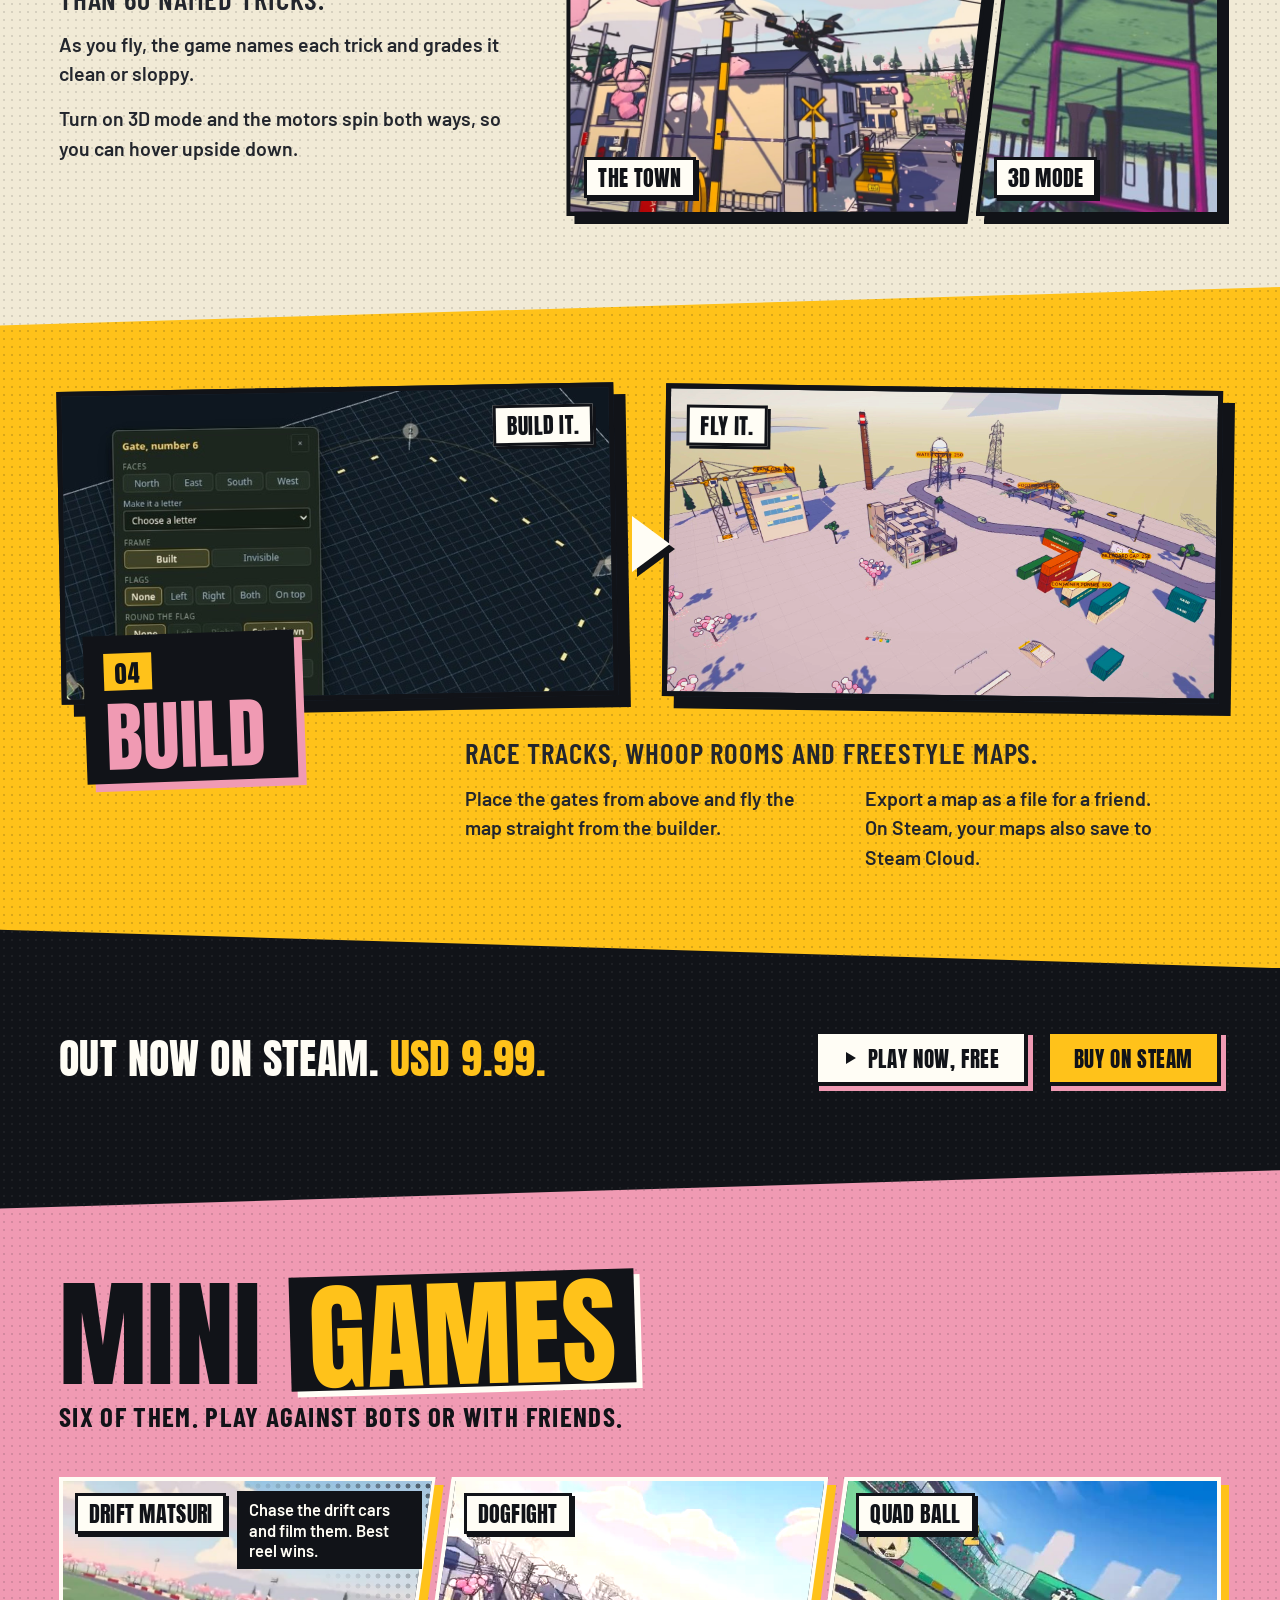
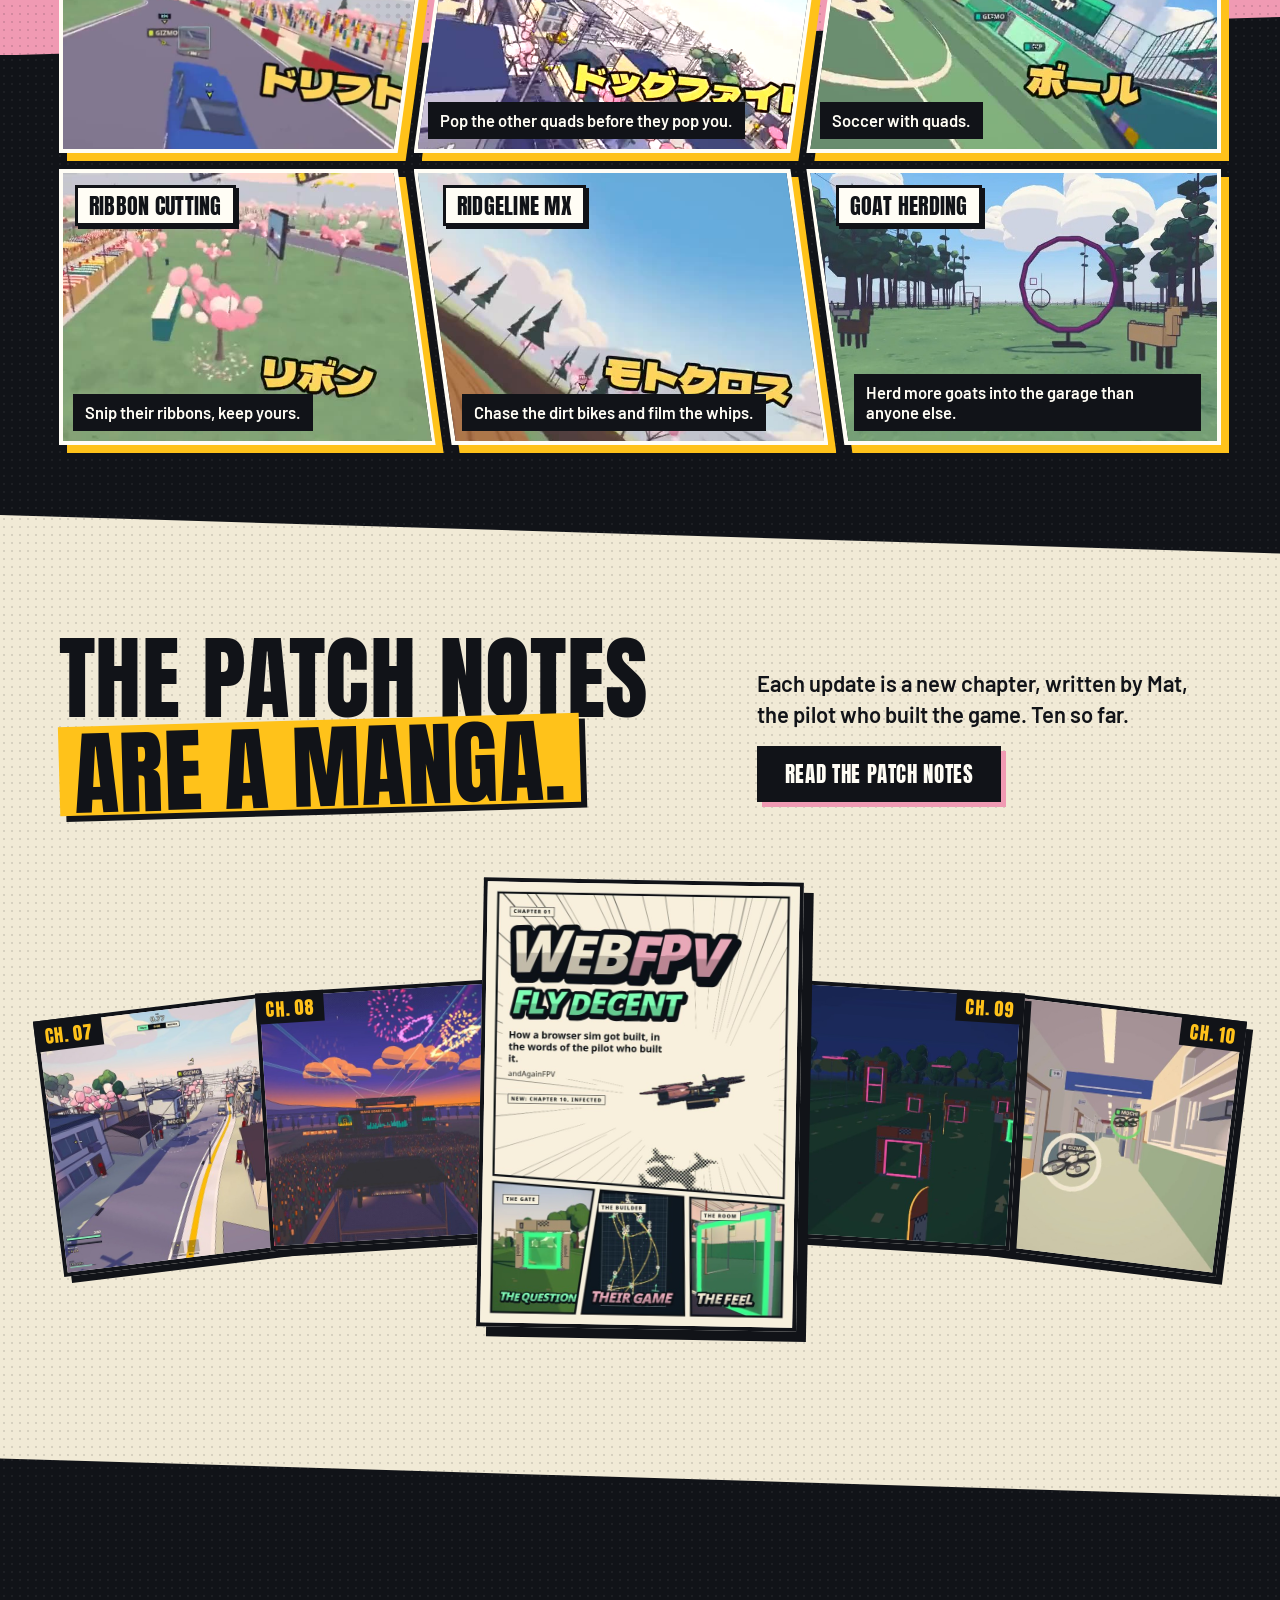
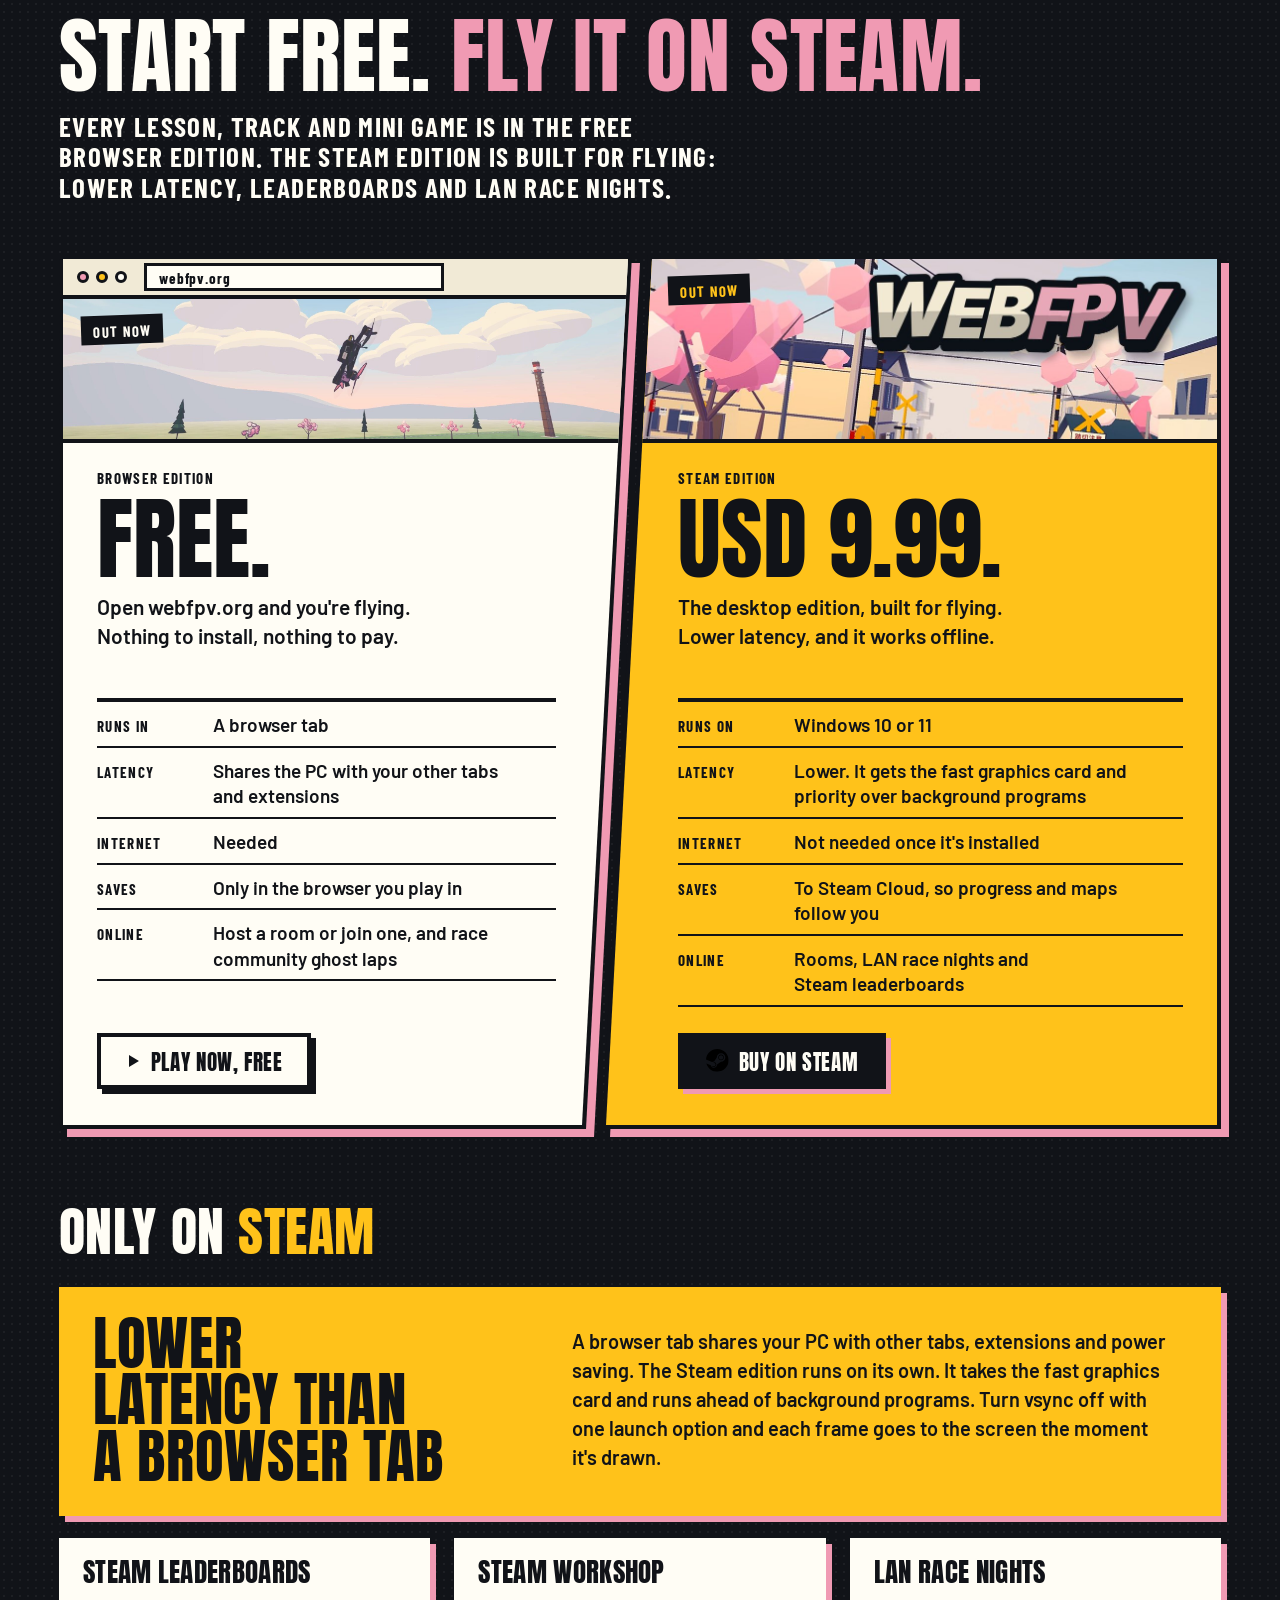
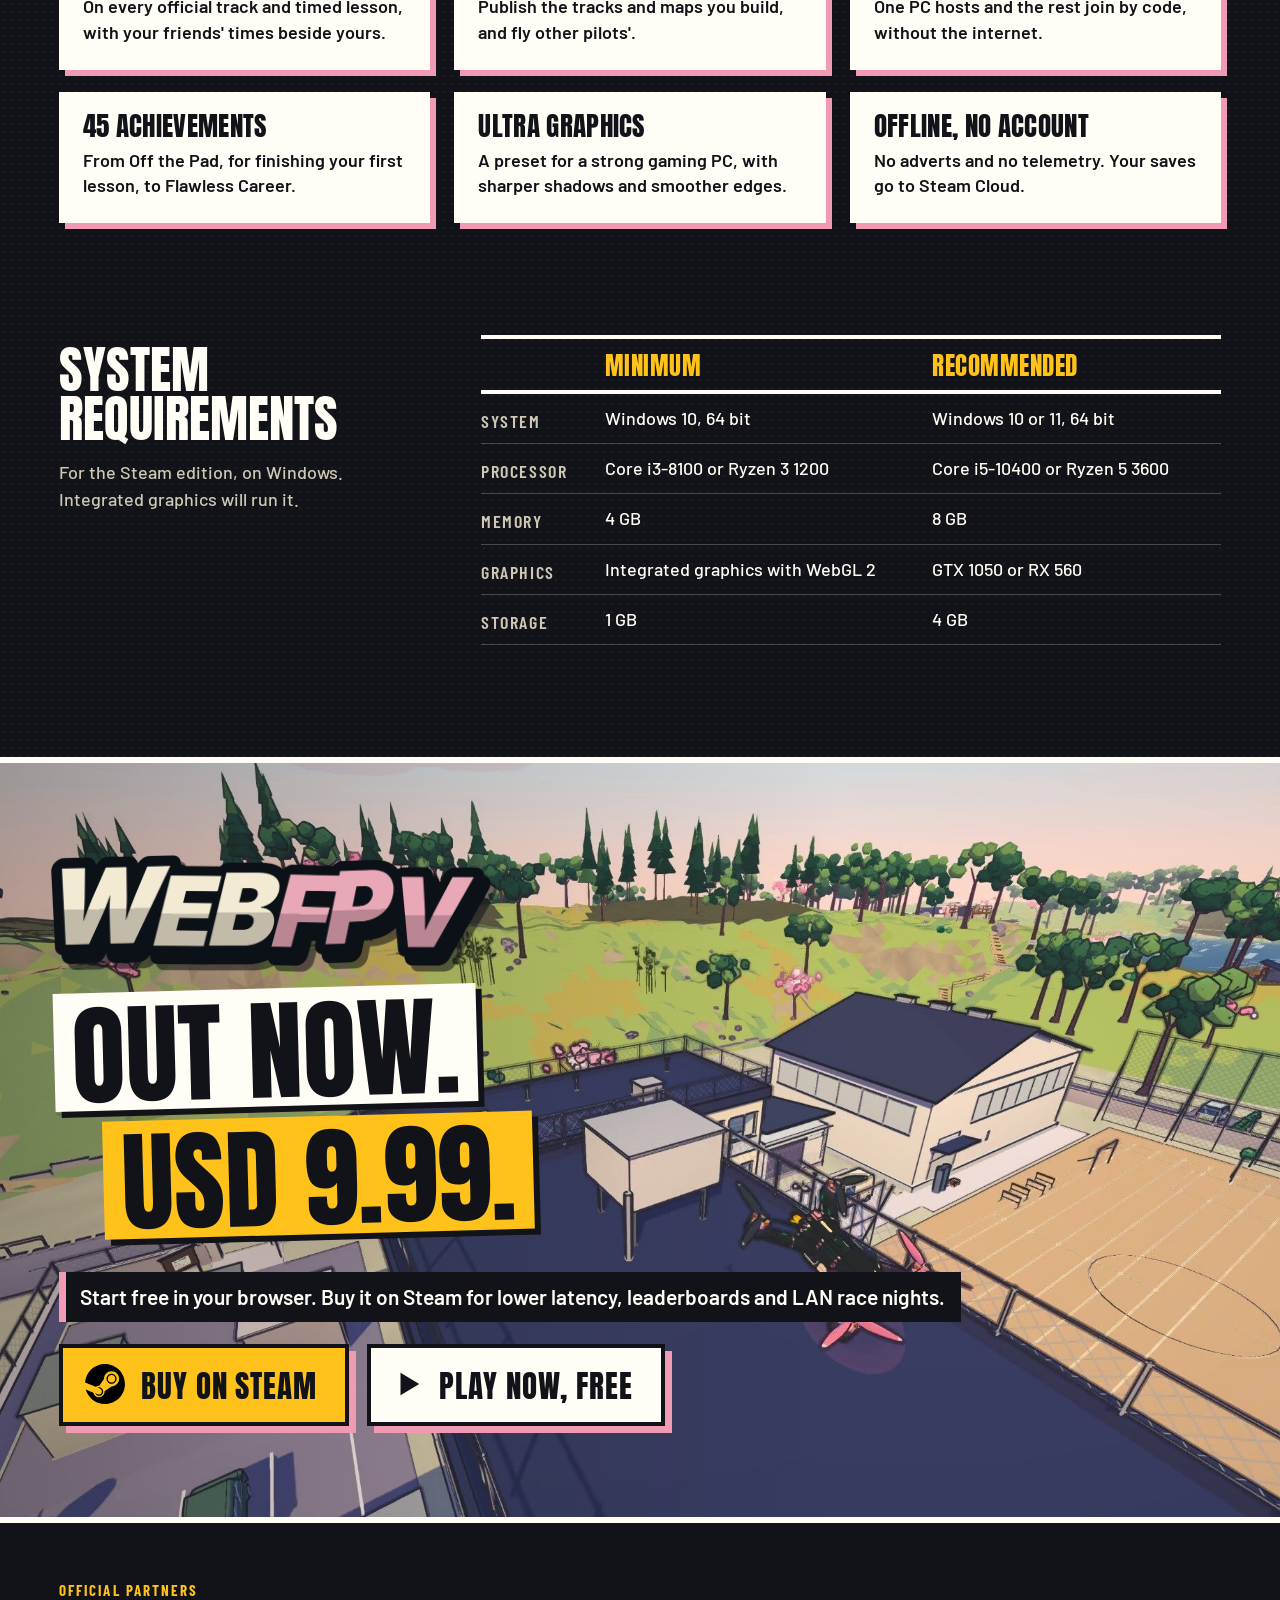
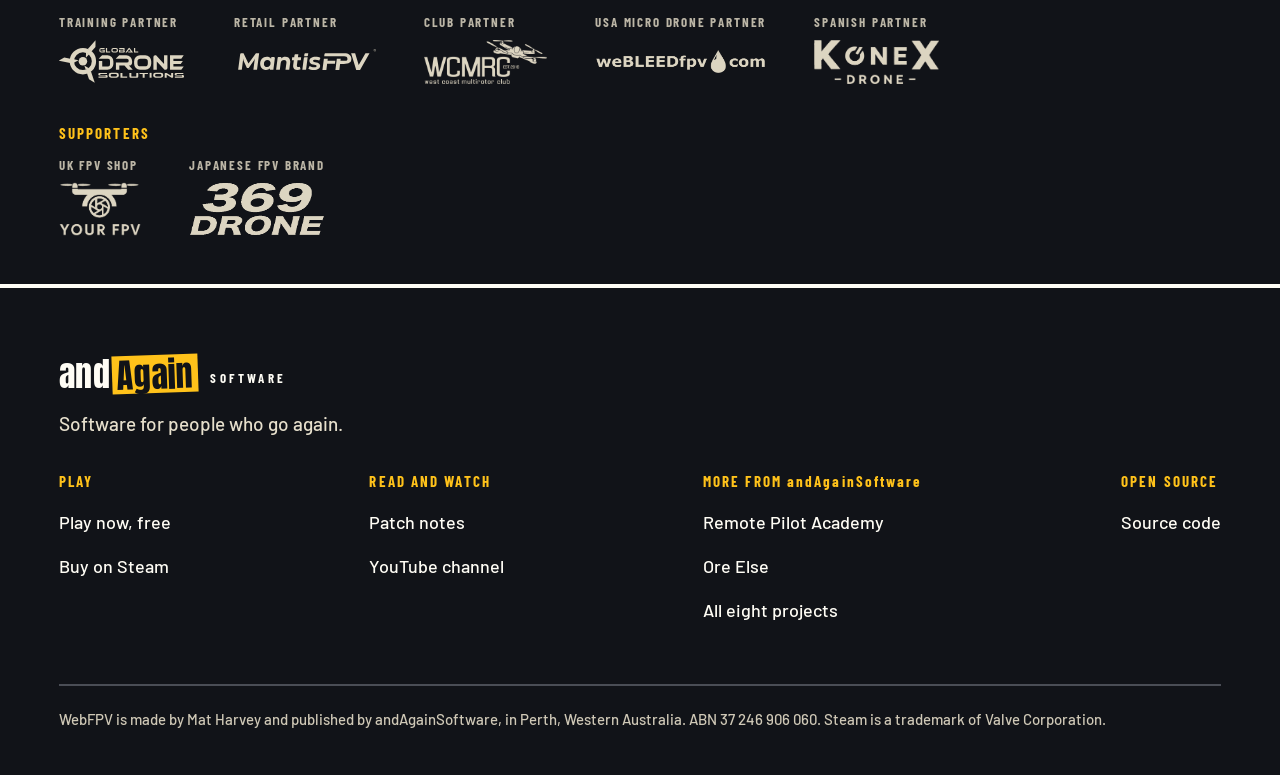
==== commit c6165026: "Home page: add WebColoring as project 06 WebColoring (webcoloring.org) joins the home page as the ei" ====
--- a/webfpv/index.html
+++ b/webfpv/index.html
@@ -419,7 +419,7 @@
         <ul>
           <li><a href="../#rpa">Remote Pilot Academy</a></li>
           <li><a href="../#ore">Ore Else</a></li>
-          <li><a href="../">All seven projects</a></li>
+          <li><a href="../">All eight projects</a></li>
         </ul>
       </div>
       <div>
--- a/assets/css/webfpv.css
+++ b/assets/css/webfpv.css
@@ -640,7 +640,8 @@
 .wf a.ts-l{display:inline-flex;align-items:center;gap:.34em;min-height:44px;text-decoration:none;justify-self:start}
 .wf a.ts-l:hover .nc{text-decoration:underline;text-underline-offset:3px}
 .wf .btn .pi{width:.76em;height:.76em;flex:none;margin-top:-2px}
-.wf .btn .si{width:1.08em;height:1.08em;flex:none;margin-top:-3px}
+.wf .btn .si{width:1.08em;height:1.08em;flex:none;margin-top:-3px;color:#000}
+.wf .on-light .btn.bk .si{color:#fff}
 .wf .bar-in{gap:8px 16px}
 .wf .hbt{display:flex;flex-wrap:wrap;gap:16px 22px;margin-top:6px}
 .wf .btn.xl{min-height:82px;padding:8px 28px 5px 22px;gap:16px;font-size:31px;text-align:left;justify-content:flex-start;box-shadow:7px 7px 0 var(--pink)}
